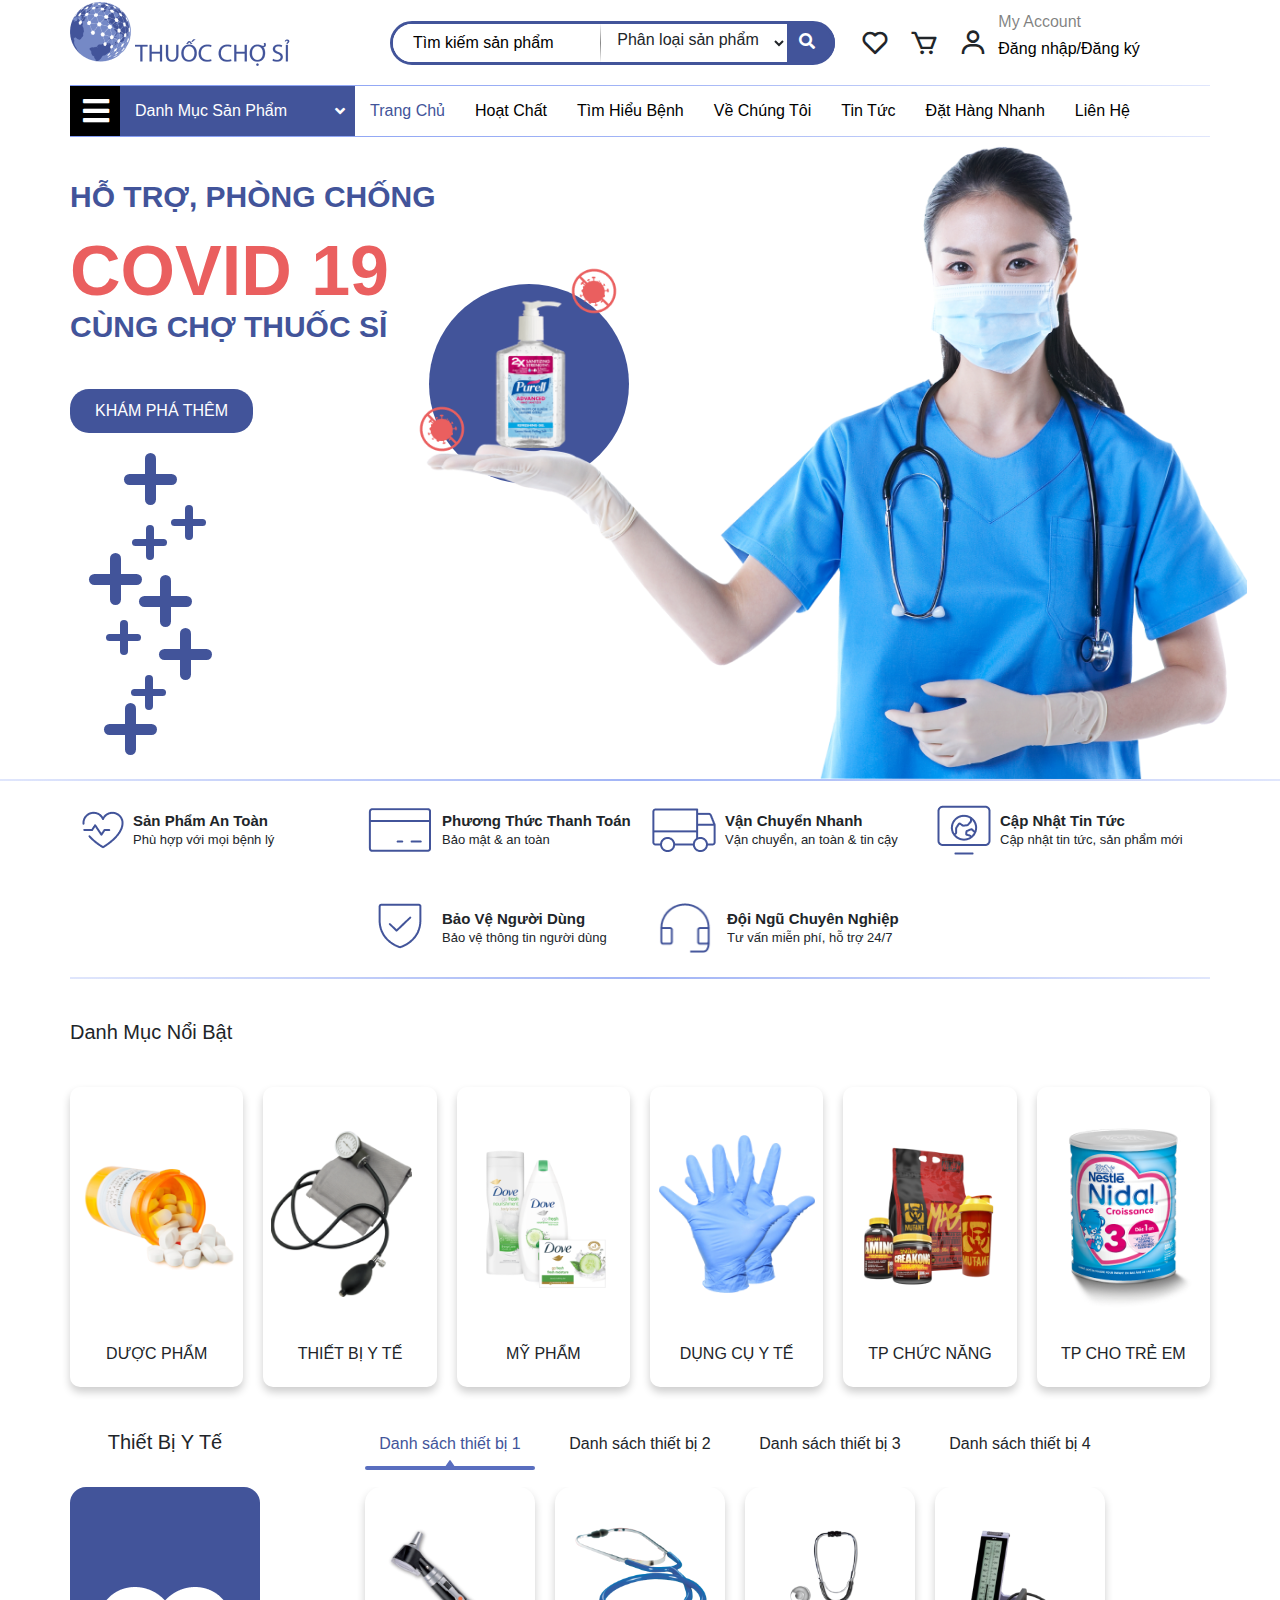
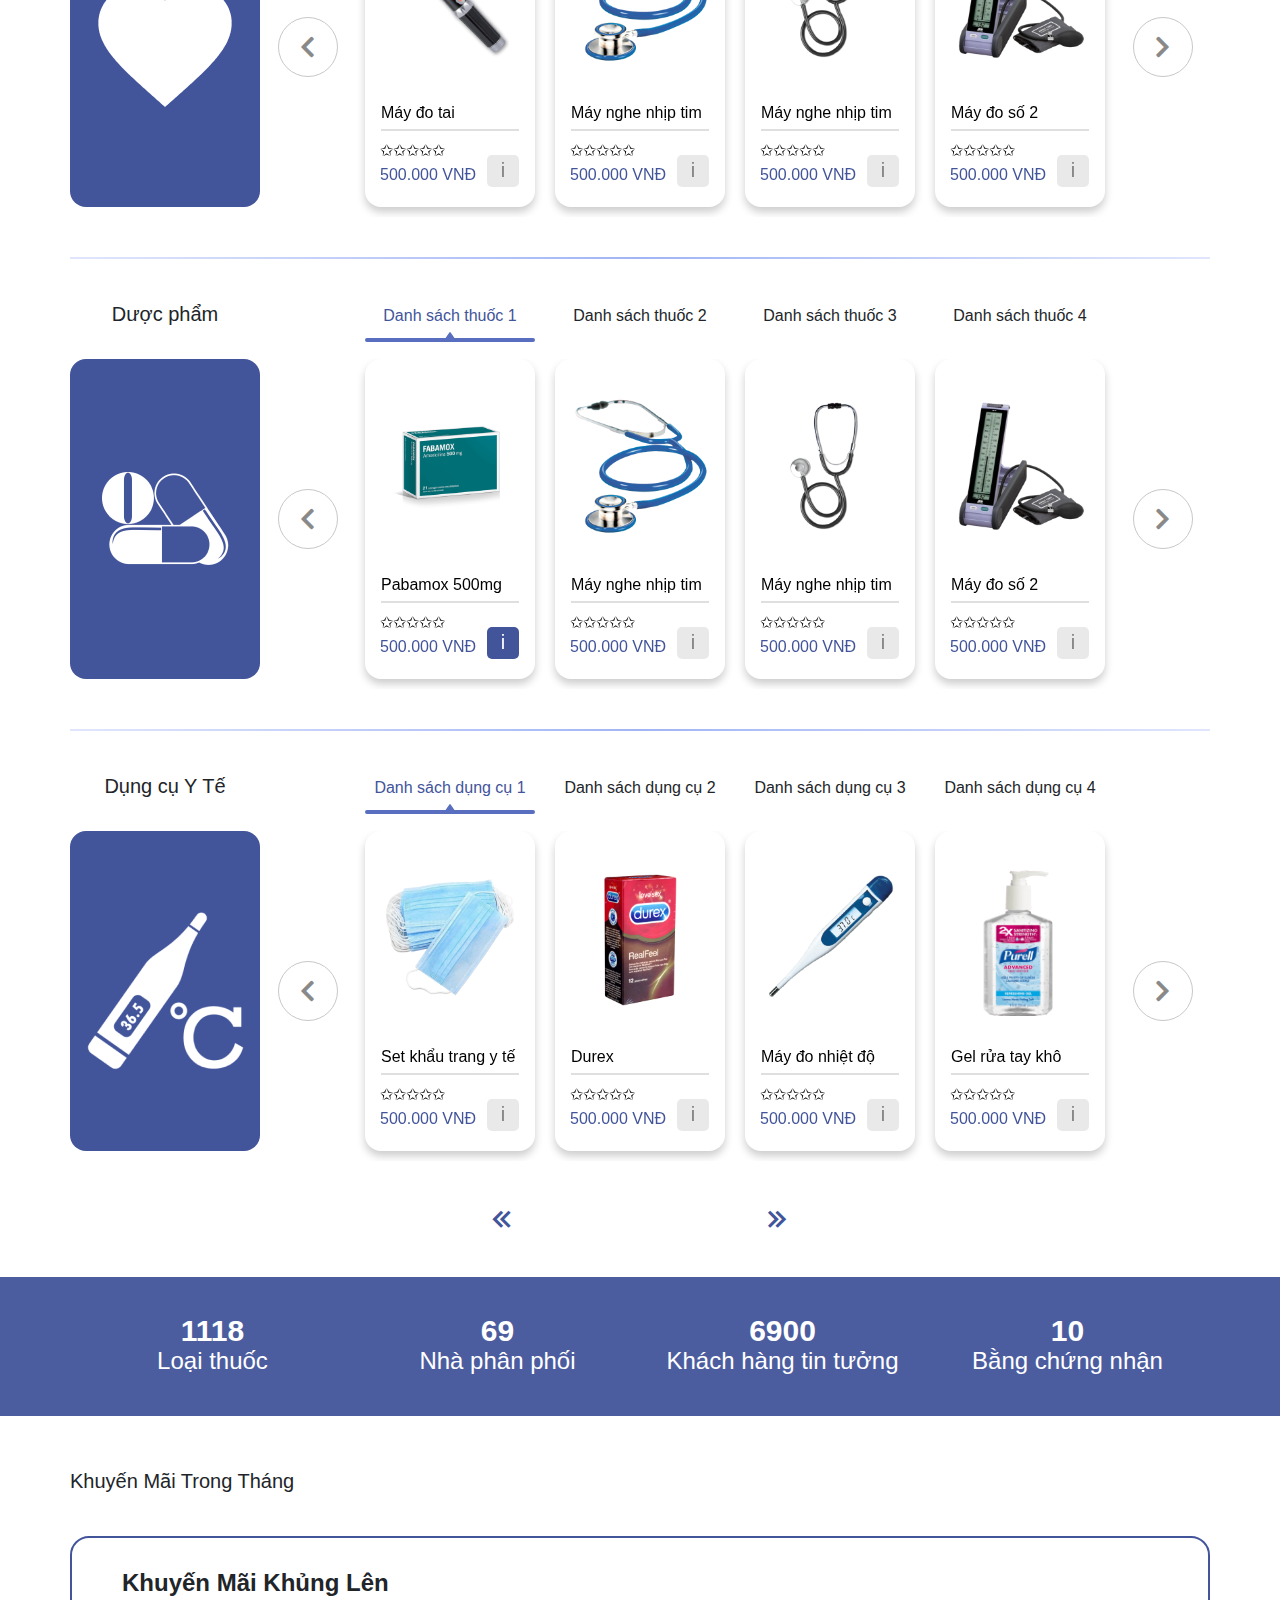
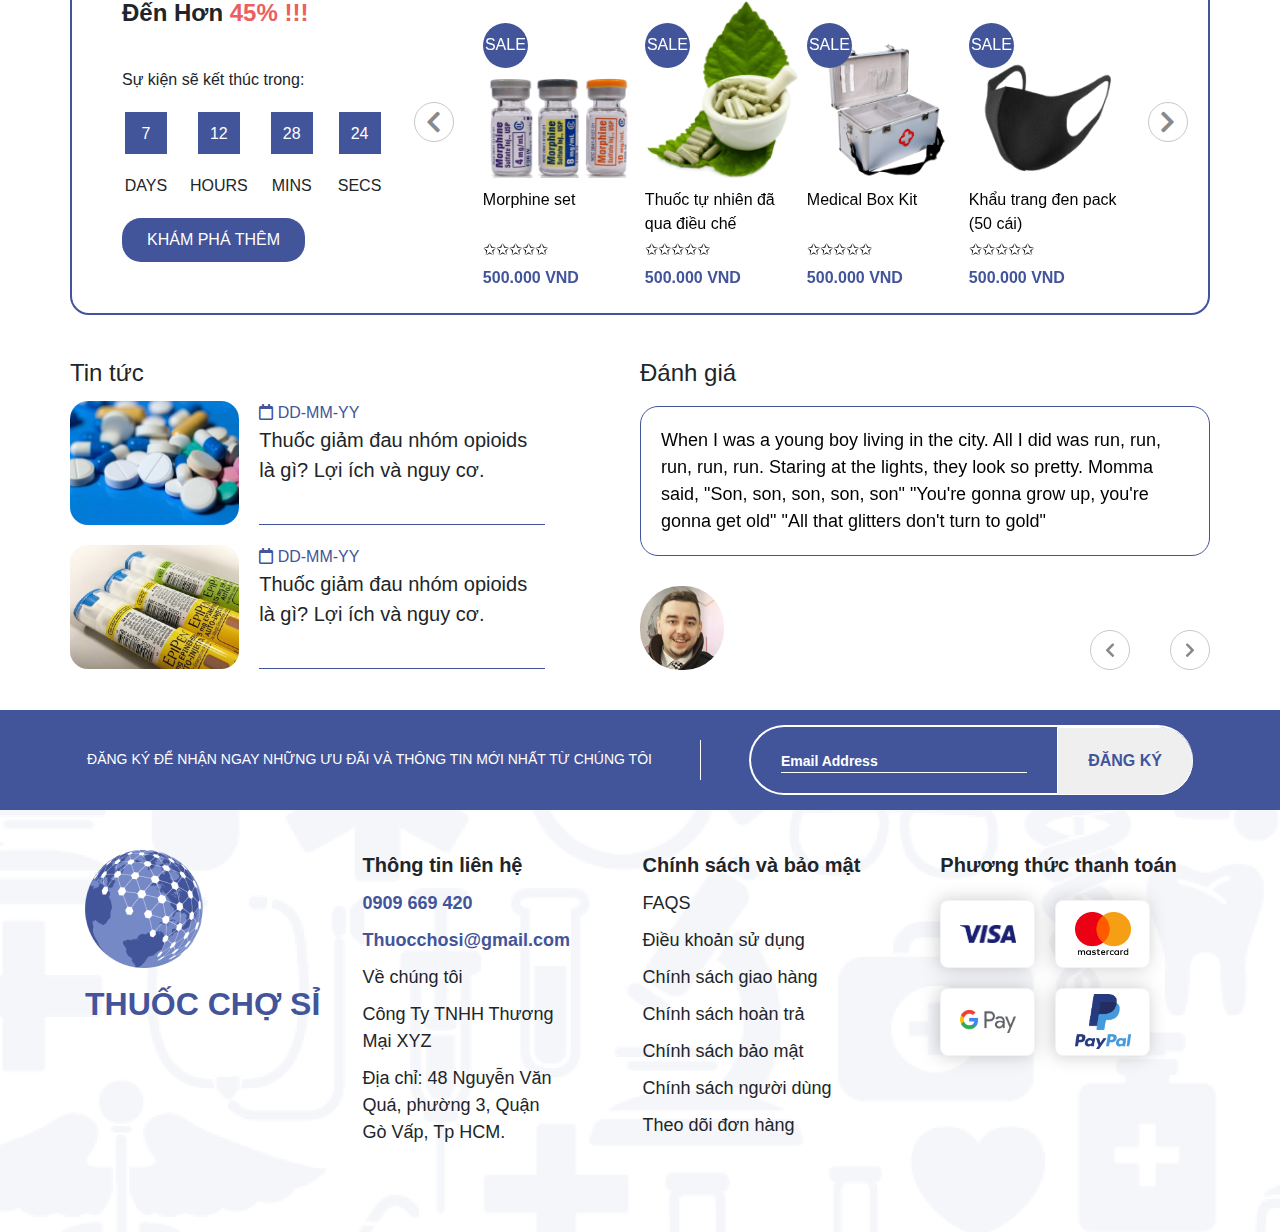
==== index.html @ f6536d1c "done" ====
<!DOCTYPE html>
<html lang="en>">
  <head>
    <meta charset="utf-8" />
    <meta name="viewport" content="width=device-width, initial-scale=1" />
    <title>Pharmacy</title>
    <link rel="stylesheet" href="https://stackpath.bootstrapcdn.com/bootstrap/4.3.1/css/bootstrap.min.css" integrity="sha384-ggOyR0iXCbMQv3Xipma34MD+dH/1fQ784/j6cY/iJTQUOhcWr7x9JvoRxT2MZw1T" crossorigin="anonymous">
    <link rel="stylesheet" href="https://cdnjs.cloudflare.com/ajax/libs/font-awesome/5.15.3/css/all.min.css">
    <link href='https://unpkg.com/boxicons@2.1.1/css/boxicons.min.css' rel='stylesheet'>
    <link href="css/home.css" rel="stylesheet" />
  </head>
  <body>

    <div class="container page-header">
      <div class="navbar p-0">
        <div class="navbar-top col-12 row p-0 m-0">

          <a class="navbar-brand col-3" href="#">
            <img src="img/logo.png" />
          </a>

          <div class="searchbar d-flex align-items-center col-5">
            <div class="input-group searchbar-group">

              <input type="text" class="form-control" id="searchbarinput" placeholder="Tìm kiếm sản phẩm"/>

              <div class="input-group-btn">
                <select id="phanloaisp" class="input-group btn btn-default dropdown-toggle form-control">
                  <option value="" selected hidden>Phân loại sản phẩm</option>
                  <option value="1">Dược phẩm</option>
                  <option value="2">Thiết bị y tế</option>
                  <option value="3">Mỹ phẩm</option>
                  <option value="4">Dụng cụ y tế</option>
                  <option value="5">TP chức năng</option>
                  <option value="6">TP cho trẻ em</option>
                </select>
              </div>

              <div class="input-group-btn search-btn">
                <button class="btn btn-default" type="button"><i class="fas fa-search"></i></button>
              </div>
            </div>
            <div class="search-btn-bg"></div>
          </div>

          <div class="user col-4 row">
            <div class="icon col-1 d-flex align-items-center">
              <i class="bx bx-heart"></i>
              <div class="counter d-flex justify-content-center align-items-center">0</div>
            </div>
            <div class="icon col-1 d-flex align-items-center">
              <i class="bx bx-cart"></i>
              <div class="counter d-flex justify-content-center align-items-center">0</div>
            </div>
            <div class="user-account col-7 row align-items-center">
              <div class="icon col-1 d-flex align-items-center mr-2"><i class="bx bx-user"></i></div>
              <div class="user-action col row p-0 m-0">
                <div class="action-desc col-12">
                  My Account
                </div>
                <div class="action-btn col-12">
                  <a href="#" id="login">Đăng nhập/Đăng ký</a>
                </div>
              </div>
            </div>
          </div>

        </div>

        <div class="navbar-bottom col-12 row p-0">
          <div class="menu-category input-group col-3 p-0">
            <div class="menu input-group-btn" id="hambur">
              <button class="navbar-toggler" type="button" data-toggle="collapse" data-target="#navbarToggleExternalContent" aria-controls="navbarToggleExternalContent" aria-expanded="false" aria-label="Toggle navigation">
                <i class="fas fa-bars"></i>
              </button>
            </div>
            <div class="category-ctl input-group-btn col-auto d-flex align-items-center pr-0">
              <div class="mr-4">Danh Mục Sản Phẩm</div>
              <i class="fas fa-angle-down ml-4"></i>
            </div>
          </div>

          <div class="nav-link col-8 p-0 m-0">
            <ul class="cow-12 m-0 p-0 d-flex align-items-center" style="height:50px;">
              <li class="col-auto"><a href="#" class="link" id="active">Trang Chủ</a></li>
              <li class="col-auto"><a href="#" class="link">Hoạt Chất</a></li>
              <li class="col-auto"><a href="#" class="link">Tìm Hiểu Bệnh</a></li>
              <li class="col-auto"><a href="#" class="link">Về Chúng Tôi</a></li>
              <li class="col-auto"><a href="#" class="link">Tin Tức</a></li>
              <li class="col-auto"><a href="order.html" class="link">Đặt Hàng Nhanh</a></li>
              <li class="col-auto"><a href="contact.html" class="link">Liên Hệ</a></li>
            </ul>
          </div>
        </div>

      </div>
    </div>  
    
    <div class="container banner d-flex p-0">
      <div class="banner-desc col-2 p-0">
        <div class="banner-title"><p class="m-0">HỖ TRỢ, PHÒNG CHỐNG</p><p class="covid m-0">COVID 19</p><p>CÙNG CHỢ THUỐC SỈ</p></div>
        <input class="banner-btn" type="button" value="KHÁM PHÁ THÊM">
        <div class="plus" style="bottom:260px; left:45px;">
          <div class="x-line"></div>
          <div class="y-line"></div>
        </div>
        <div class="plus small" style="bottom:230px; left:95px;">
          <div class="x-line"></div>
          <div class="y-line"></div>
        </div>
        <div class="plus small" style="bottom:210px; left:56px;">
          <div class="x-line"></div>
          <div class="y-line"></div>
        </div>
        <div class="plus" style="bottom:160px; left:10px;">
          <div class="x-line"></div>
          <div class="y-line"></div>
        </div>
        <div class="plus" style="bottom:138px; left:60px;">
          <div class="x-line"></div>
          <div class="y-line"></div>
        </div>
        <div class="plus small" style="bottom:115px; left:30px;">
          <div class="x-line"></div>
          <div class="y-line"></div>
        </div>
        <div class="plus" style="bottom:85px; left:80px;">
          <div class="x-line"></div>
          <div class="y-line"></div>
        </div>
        <div class="plus small" style="bottom:60px; left:55px;">
          <div class="x-line"></div>
          <div class="y-line"></div>
        </div>
        <div class="plus" style="bottom:10px; left:25px;">
          <div class="x-line"></div>
          <div class="y-line"></div>
        </div>
      </div>
      <div class="col-1"></div>
      <div class="banner-img col-9 ml-4 pr-0">
        <div class="circle"></div>
        <img class="virus" src="img/virus.png" alt="virus" style="top: 270px; left: 38px">
        <img class="virus" src="img/virus.png" alt="virus" style="top:132px; left:190px">
        <img class="banner-pdt" src="img/ruatay.png" alt="nuoc rua tay" style="top: 155px; left:85px">
        <img class="bannerqc" src="img/banner.png" alt="quangcao">
      </div>
    </div>

    <div class="divider"></div>

    <div class="container feature p-0">
      <div class="feature-des d-flex justify-content-center row m-0">
        <div class="feature-content my-4 mx-2 col p-0 d-flex">
          <img src="img/heartbeat.png" alt="">
          <div class="ft-text">
            <p>Sản Phẩm An Toàn</p>
            <p>Phù hợp với mọi bệnh lý</p>
          </div>
        </div>
        <div class="feature-content my-4 mx-2 col p-0 d-flex">
          <img src="img/CreditCard.png" alt="">
          <div class="ft-text">
            <p>Phương Thức Thanh Toán</p>
            <p>Bảo mật & an toàn</p>
          </div>
        </div>
        <div class="feature-content my-4 mx-2 col p-0 d-flex">
          <img src="img/Truck.png" alt="">
          <div class="ft-text">
            <p>Vận Chuyển Nhanh</p>
            <p>Vận chuyển, an toàn & tin cậy</p>
          </div>
        </div>
        <div class="feature-content my-4 mx-2 col p-0 d-flex">
          <img src="img/Group 3.png" alt="">
          <div class="ft-text">
            <p>Cập Nhật Tin Tức</p>
            <p>Cập nhật tin tức, sản phẩm mới</p>
          </div>
        </div>
      </div>

      <div class="feature-des d-flex justify-content-center row m-0">
        <div class="feature-content my-4 mx-2 col p-0 d-flex"></div>
        <div class="feature-content my-4 mx-2 col p-0 d-flex">
          <div style="width:74px; text-align:center;"><img src="img/ShieldCheck.png" alt=""></div>
          <div class="ft-text">
            <p>Bảo Vệ Người Dùng</p>
            <p>Bảo vệ thông tin người dùng</p>
          </div>
        </div>
        <div class="feature-content my-4 mx-2 col p-0 d-flex">
          <div style="width:74px; text-align:center;"><img src="img/support.png" alt=""  style="height: 50px;"></div>
          <div class="ft-text">
            <p>Đội Ngũ Chuyên Nghiệp</p>
            <p>Tư vấn miễn phí, hỗ trợ 24/7</p>
          </div>
        </div>
        <div class="feature-content my-4 mx-2 col p-0 d-flex"></div>
      </div>
      <div class="divider"></div>
    </div>

    <div class="container category-ft p-0">
      <div class="title">Danh Mục Nổi Bật</div>
      <div class="categories col-12 row d-flex m-0 p-0">
        <div class="category-ft-card col">
          <div class="thumb-wrapper d-flex align-items-center">
            <div class="category-thumb d-flex justify-content-center">
            <img class="category-tn" src="img/duocpham.png" alt="">
            </div>
          </div>
          <div class="category-title">DƯỢC PHẨM</div>
        </div> <!-- dược phẩm -->
        <div class="category-ft-card col">
          <div class="thumb-wrapper d-flex align-items-center">
            <div class="category-thumb d-flex justify-content-center">
            <img class="category-tn" src="img/medicalkit.png" alt="">
            </div>
          </div>
          <div class="category-title">THIẾT BỊ Y TẾ</div>
        </div> <!-- thiết bị y tế -->
        <div class="category-ft-card col">
          <div class="thumb-wrapper d-flex align-items-center">
            <div class="category-thumb d-flex justify-content-center">
            <img class="category-tn" src="img/mypham.png" alt="">
            </div>
          </div>
          <div class="category-title">MỸ PHẨM</div>
        </div> <!-- mỹ phẩm --> 
        <div class="category-ft-card col">
          <div class="thumb-wrapper d-flex align-items-center">
            <div class="category-thumb d-flex justify-content-center">
            <img class="category-tn" src="img/medicaltools.png" alt="">
            </div>
          </div>
          <div class="category-title">DỤNG CỤ Y TẾ</div>
        </div> <!-- dụng cụ y tế -->
        <div class="category-ft-card col">
          <div class="thumb-wrapper d-flex align-items-center">
            <div class="category-thumb d-flex justify-content-center">
            <img class="category-tn" src="img/tpchucnang.png" alt="">
            </div>
          </div>
          <div class="category-title">TP CHỨC NĂNG</div>
        </div> <!-- thực phẩm chức năng -->
        <div class="category-ft-card col">
          <div class="thumb-wrapper d-flex align-items-center">
            <div class="category-thumb d-flex justify-content-center">
            <img class="category-tn" src="img/tptreem.png" alt="">
            </div>
          </div>
          <div class="category-title">TP CHO TRẺ EM</div>
        </div> <!-- thực phẩm cho trẻ em -->
      </div>
      
    </div>
    
    <div class="container category-pd p-0">
      <div class="category-pd-title row m-0">
        <div class="slider-title title col-2">Thiết Bị Y Tế</div>
        <div class="col-1"></div>
        <div class="col-8 p-0 d-flex slider-list">
          <div class="col">
            <span class="yt-l sd-l-active" onclick="changeList(event, 'yt-l', 'yt-line')" data-target="#yte-carousel" data-slide-to="0">Danh sách thiết bị 1</span>
            <div class="yt-line active-line selected-list d-flex justify-content-center">
              <i class="fas fa-sort-up"></i>
            </div>
          </div>
          <div class="col">
            <span class="yt-l" onclick="changeList(event, 'yt-l', 'yt-line')" data-target="#yte-carousel" data-slide-to="1">Danh sách thiết bị 2</span>
            <div class="yt-line active-line d-flex justify-content-center">
              <i class="fas fa-sort-up"></i>
            </div>
          </div>
          <div class="col">
            <span class="yt-l" onclick="changeList(event, 'yt-l', 'yt-line')" data-target="#yte-carousel" data-slide-to="2">Danh sách thiết bị 3</span>
            <div class="yt-line active-line d-flex justify-content-center">
              <i class="fas fa-sort-up"></i>
            </div>
          </div>
          <div class="col asdg">
            <span class="yt-l" onclick="changeList(event, 'yt-l', 'yt-line')" data-target="#yte-carousel" data-slide-to="3">Danh sách thiết bị 4</span>
            <div class="yt-line active-line d-flex justify-content-center">
              <i class="fas fa-sort-up"></i>
            </div>
          </div>
        </div>
        <div class="col-1"></div>
      </div>
      <div class="category-slider row p-0 m-0" id="tbiyte">
        <div class="cate-pd-card col-2 p-0">
          <div class="category-card d-flex align-items-center justify-content-center">
            <img src="img/heart.png" alt="">
          </div>
        </div>

        <a href="#yte-carousel" data-slide="prev" class="product-slider-control col-1">
          <div class="control d-flex align-items-center justify-content-center">
            <div class="ctrl d-flex align-items-center justify-content-center">
              <i class="fas fa-chevron-left"></i>
            </div>
          </div>
        </a>

        <div id="yte-carousel" class="carousel pd-carousel slide col-8 p-0 " data-ride="carousel" data-interval="0">
          <div class="product-slider carousel-inner d-flex">
            <div class="carousel-item active">
              <div class="product-slider-card col">
                <div class="product-card col-12 p-0 d-flex flex-column justify-content-end">
                  <div class="product-image col p-0 d-flex justify-content-center align-items-center"><img src="img/maydotai.png" alt=""></div>
                  <div class="product-name pl-3">Máy đo tai</div>
                  <div class="product-divider mx-3 mt-1 mb-2"></div>
                  <div class="product-details row">
                    <div class="product-pnr col pr-0">
                      <div class="product-ratings row m-0">✩✩✩✩✩</div>
                      <div class="product-price row m-0">500.000 VNĐ</div>
                    </div>
                    <div class="product-info col-auto pl-2 pr-3 d-flex justify-content-center align-items-end">
                      <div class="product-link inactive-pd-info">i</div>
                    </div>
                  </div>
                </div>
              </div>
              <div class="product-slider-card col">
                <div class="product-card col-12 p-0 d-flex flex-column justify-content-end">
                  <div class="product-image col p-0 d-flex justify-content-center align-items-center"><img src="img/nghenhiptim.png" alt=""></div>
                  <div class="product-name pl-3">Máy nghe nhịp tim</div>
                  <div class="product-divider mx-3 mt-1 mb-2"></div>
                  <div class="product-details row">
                    <div class="product-pnr col pr-0">
                      <div class="product-ratings row m-0">✩✩✩✩✩</div>
                      <div class="product-price row m-0">500.000 VNĐ</div>
                    </div>
                    <div class="product-info col-auto pl-2 pr-3 d-flex justify-content-center align-items-end">
                      <a><div class="product-link inactive-pd-info">i</div></a>
                    </div>
                  </div>
                </div>
              </div>
              <div class="product-slider-card col">
                <div class="product-card col-12 p-0 d-flex flex-column justify-content-end">
                  <div class="product-image col p-0 d-flex justify-content-center align-items-center"><img src="img/nghenhiptim2.png" alt=""></div>
                  <div class="product-name pl-3">Máy nghe nhịp tim</div>
                  <div class="product-divider mx-3 mt-1 mb-2"></div>
                  <div class="product-details row">
                    <div class="product-pnr col pr-0">
                      <div class="product-ratings row m-0">✩✩✩✩✩</div>
                      <div class="product-price row m-0">500.000 VNĐ</div>
                    </div>
                    <div class="product-info col-auto pl-2 pr-3 d-flex justify-content-center align-items-end">
                      <a><div class="product-link inactive-pd-info">i</div></a>
                    </div>
                  </div>
                </div>
              </div>
              <div class="product-slider-card col">
                <div class="product-card col-12 p-0 d-flex flex-column justify-content-end">
                  <div class="product-image col p-0 d-flex justify-content-center align-items-center"><img src="img/maydo2.png" alt=""></div>
                  <div class="product-name pl-3">Máy đo số 2</div>
                  <div class="product-divider mx-3 mt-1 mb-2"></div>
                  <div class="product-details row">
                    <div class="product-pnr col pr-0">
                      <div class="product-ratings row m-0">✩✩✩✩✩</div>
                      <div class="product-price row m-0">500.000 VNĐ</div>
                    </div>
                    <div class="product-info  col-auto pl-2 pr-3 d-flex justify-content-center align-items-end">
                      <a><div class="product-link inactive-pd-info">i</div></a>
                    </div>
                  </div>
                </div>
              </div>
            </div>
            <div class="carousel-item">
              <div class="product-slider-card col">
                <div class="product-card col-12 p-0 d-flex flex-column justify-content-end">
                  <div class="product-image col p-0 d-flex justify-content-center align-items-center"><img src="img/maydotai.png" alt=""></div>
                  <div class="product-name pl-3">Máy đo tai</div>
                  <div class="product-divider mx-3 mt-1 mb-2"></div>
                  <div class="product-details row">
                    <div class="product-pnr col pr-0">
                      <div class="product-ratings row m-0">✩✩✩✩✩</div>
                      <div class="product-price row m-0">500.000 VNĐ</div>
                    </div>
                    <div class="product-info col-auto pl-2 pr-3 d-flex justify-content-center align-items-end">
                      <div class="product-link inactive-pd-info">i</div>
                    </div>
                  </div>
                </div>
              </div>
              <div class="product-slider-card col">
                <div class="product-card col-12 p-0 d-flex flex-column justify-content-end">
                  <div class="product-image col p-0 d-flex justify-content-center align-items-center"><img src="img/nghenhiptim.png" alt=""></div>
                  <div class="product-name pl-3">Máy nghe nhịp tim</div>
                  <div class="product-divider mx-3 mt-1 mb-2"></div>
                  <div class="product-details row">
                    <div class="product-pnr col pr-0">
                      <div class="product-ratings row m-0">✩✩✩✩✩</div>
                      <div class="product-price row m-0">500.000 VNĐ</div>
                    </div>
                    <div class="product-info col-auto pl-2 pr-3 d-flex justify-content-center align-items-end">
                      <a><div class="product-link inactive-pd-info">i</div></a>
                    </div>
                  </div>
                </div>
              </div>
              <div class="product-slider-card col">
                <div class="product-card col-12 p-0 d-flex flex-column justify-content-end">
                  <div class="product-image col p-0 d-flex justify-content-center align-items-center"><img src="img/nghenhiptim2.png" alt=""></div>
                  <div class="product-name pl-3">Máy nghe nhịp tim</div>
                  <div class="product-divider mx-3 mt-1 mb-2"></div>
                  <div class="product-details row">
                    <div class="product-pnr col pr-0">
                      <div class="product-ratings row m-0">✩✩✩✩✩</div>
                      <div class="product-price row m-0">500.000 VNĐ</div>
                    </div>
                    <div class="product-info col-auto pl-2 pr-3 d-flex justify-content-center align-items-end">
                      <a><div class="product-link inactive-pd-info">i</div></a>
                    </div>
                  </div>
                </div>
              </div>
              <div class="product-slider-card col">
                <div class="product-card col-12 p-0 d-flex flex-column justify-content-end">
                  <div class="product-image col p-0 d-flex justify-content-center align-items-center"><img src="img/maydo2.png" alt=""></div>
                  <div class="product-name pl-3">Máy đo số 2</div>
                  <div class="product-divider mx-3 mt-1 mb-2"></div>
                  <div class="product-details row">
                    <div class="product-pnr col pr-0">
                      <div class="product-ratings row m-0">✩✩✩✩✩</div>
                      <div class="product-price row m-0">500.000 VNĐ</div>
                    </div>
                    <div class="product-info  col-auto pl-2 pr-3 d-flex justify-content-center align-items-end">
                      <a><div class="product-link inactive-pd-info">i</div></a>
                    </div>
                  </div>
                </div>
              </div>
            </div>
            <div class="carousel-item">
              <div class="product-slider-card col">
                <div class="product-card col-12 p-0 d-flex flex-column justify-content-end">
                  <div class="product-image col p-0 d-flex justify-content-center align-items-center"><img src="img/maydotai.png" alt=""></div>
                  <div class="product-name pl-3">Máy đo tai</div>
                  <div class="product-divider mx-3 mt-1 mb-2"></div>
                  <div class="product-details row">
                    <div class="product-pnr col pr-0">
                      <div class="product-ratings row m-0">✩✩✩✩✩</div>
                      <div class="product-price row m-0">500.000 VNĐ</div>
                    </div>
                    <div class="product-info col-auto pl-2 pr-3 d-flex justify-content-center align-items-end">
                      <div class="product-link inactive-pd-info">i</div>
                    </div>
                  </div>
                </div>
              </div>
              <div class="product-slider-card col">
                <div class="product-card col-12 p-0 d-flex flex-column justify-content-end">
                  <div class="product-image col p-0 d-flex justify-content-center align-items-center"><img src="img/nghenhiptim.png" alt=""></div>
                  <div class="product-name pl-3">Máy nghe nhịp tim</div>
                  <div class="product-divider mx-3 mt-1 mb-2"></div>
                  <div class="product-details row">
                    <div class="product-pnr col pr-0">
                      <div class="product-ratings row m-0">✩✩✩✩✩</div>
                      <div class="product-price row m-0">500.000 VNĐ</div>
                    </div>
                    <div class="product-info col-auto pl-2 pr-3 d-flex justify-content-center align-items-end">
                      <a><div class="product-link inactive-pd-info">i</div></a>
                    </div>
                  </div>
                </div>
              </div>
              <div class="product-slider-card col">
                <div class="product-card col-12 p-0 d-flex flex-column justify-content-end">
                  <div class="product-image col p-0 d-flex justify-content-center align-items-center"><img src="img/nghenhiptim2.png" alt=""></div>
                  <div class="product-name pl-3">Máy nghe nhịp tim</div>
                  <div class="product-divider mx-3 mt-1 mb-2"></div>
                  <div class="product-details row">
                    <div class="product-pnr col pr-0">
                      <div class="product-ratings row m-0">✩✩✩✩✩</div>
                      <div class="product-price row m-0">500.000 VNĐ</div>
                    </div>
                    <div class="product-info col-auto pl-2 pr-3 d-flex justify-content-center align-items-end">
                      <a><div class="product-link inactive-pd-info">i</div></a>
                    </div>
                  </div>
                </div>
              </div>
              <div class="product-slider-card col">
                <div class="product-card col-12 p-0 d-flex flex-column justify-content-end">
                  <div class="product-image col p-0 d-flex justify-content-center align-items-center"><img src="img/maydo2.png" alt=""></div>
                  <div class="product-name pl-3">Máy đo số 2</div>
                  <div class="product-divider mx-3 mt-1 mb-2"></div>
                  <div class="product-details row">
                    <div class="product-pnr col pr-0">
                      <div class="product-ratings row m-0">✩✩✩✩✩</div>
                      <div class="product-price row m-0">500.000 VNĐ</div>
                    </div>
                    <div class="product-info  col-auto pl-2 pr-3 d-flex justify-content-center align-items-end">
                      <a><div class="product-link inactive-pd-info">i</div></a>
                    </div>
                  </div>
                </div>
              </div>
            </div>
            <div class="carousel-item">
              <div class="product-slider-card col">
                <div class="product-card col-12 p-0 d-flex flex-column justify-content-end">
                  <div class="product-image col p-0 d-flex justify-content-center align-items-center"><img src="img/maydotai.png" alt=""></div>
                  <div class="product-name pl-3">Máy đo tai</div>
                  <div class="product-divider mx-3 mt-1 mb-2"></div>
                  <div class="product-details row">
                    <div class="product-pnr col pr-0">
                      <div class="product-ratings row m-0">✩✩✩✩✩</div>
                      <div class="product-price row m-0">500.000 VNĐ</div>
                    </div>
                    <div class="product-info col-auto pl-2 pr-3 d-flex justify-content-center align-items-end">
                      <div class="product-link inactive-pd-info">i</div>
                    </div>
                  </div>
                </div>
              </div>
              <div class="product-slider-card col">
                <div class="product-card col-12 p-0 d-flex flex-column justify-content-end">
                  <div class="product-image col p-0 d-flex justify-content-center align-items-center"><img src="img/nghenhiptim.png" alt=""></div>
                  <div class="product-name pl-3">Máy nghe nhịp tim</div>
                  <div class="product-divider mx-3 mt-1 mb-2"></div>
                  <div class="product-details row">
                    <div class="product-pnr col pr-0">
                      <div class="product-ratings row m-0">✩✩✩✩✩</div>
                      <div class="product-price row m-0">500.000 VNĐ</div>
                    </div>
                    <div class="product-info col-auto pl-2 pr-3 d-flex justify-content-center align-items-end">
                      <a><div class="product-link inactive-pd-info">i</div></a>
                    </div>
                  </div>
                </div>
              </div>
              <div class="product-slider-card col">
                <div class="product-card col-12 p-0 d-flex flex-column justify-content-end">
                  <div class="product-image col p-0 d-flex justify-content-center align-items-center"><img src="img/nghenhiptim2.png" alt=""></div>
                  <div class="product-name pl-3">Máy nghe nhịp tim</div>
                  <div class="product-divider mx-3 mt-1 mb-2"></div>
                  <div class="product-details row">
                    <div class="product-pnr col pr-0">
                      <div class="product-ratings row m-0">✩✩✩✩✩</div>
                      <div class="product-price row m-0">500.000 VNĐ</div>
                    </div>
                    <div class="product-info col-auto pl-2 pr-3 d-flex justify-content-center align-items-end">
                      <a><div class="product-link inactive-pd-info">i</div></a>
                    </div>
                  </div>
                </div>
              </div>
              <div class="product-slider-card col">
                <div class="product-card col-12 p-0 d-flex flex-column justify-content-end">
                  <div class="product-image col p-0 d-flex justify-content-center align-items-center"><img src="img/maydo2.png" alt=""></div>
                  <div class="product-name pl-3">Máy đo số 2</div>
                  <div class="product-divider mx-3 mt-1 mb-2"></div>
                  <div class="product-details row">
                    <div class="product-pnr col pr-0">
                      <div class="product-ratings row m-0">✩✩✩✩✩</div>
                      <div class="product-price row m-0">500.000 VNĐ</div>
                    </div>
                    <div class="product-info  col-auto pl-2 pr-3 d-flex justify-content-center align-items-end">
                      <a><div class="product-link inactive-pd-info">i</div></a>
                    </div>
                  </div>
                </div>
              </div>
            </div>
          </div>
        </div>
        
        <a href="#yte-carousel" data-slide="next" class="product-slider-control col-1">
          <div class="control d-flex align-items-center justify-content-center">
            <div class="ctrl d-flex align-items-center justify-content-center">
              <i class="fas fa-chevron-right"></i>
            </div>
          </div>
        </a>

        <div class="product-slider-divider divider col-12 p-0"></div>
      </div>
      
      <div class="category-pd-title row m-0">
        <div class="slider-title title col-2">Dược phẩm</div>
        <div class="col-1"></div>
        <div class="col-8 p-0 d-flex slider-list">
          <div class="col">
            <span class="dp-l sd-l-active" onclick="changeList(event, 'dp-l', 'dp-line')" data-target="#dpham-carousel" data-slide-to="0">Danh sách thuốc 1</span>
            <div class="dp-line active-line selected-list d-flex justify-content-center">
              <i class="fas fa-sort-up"></i>
            </div>
          </div>
          <div class="col">
            <span class="dp-l" onclick="changeList(event, 'dp-l', 'dp-line')" data-target="#dpham-carousel" data-slide-to="1">Danh sách thuốc 2</span>
            <div class="dp-line active-line d-flex justify-content-center">
              <i class="fas fa-sort-up"></i>
            </div>
          </div>
          <div class="col">
            <span class="dp-l" onclick="changeList(event, 'dp-l', 'dp-line')" data-target="#dpham-carousel" data-slide-to="2">Danh sách thuốc 3</span>
            <div class="dp-line active-line d-flex justify-content-center">
              <i class="fas fa-sort-up"></i>
            </div>
          </div>
          <div class="col">
            <span class="dp-l" onclick="changeList(event, 'dp-l', 'dp-line')" data-target="#dpham-carousel" data-slide-to="3">Danh sách thuốc 4</span>
            <div class="dp-line active-line d-flex justify-content-center">
              <i class="fas fa-sort-up"></i>
            </div>
          </div>
        </div>
        <div class="col-1"></div>
      </div>
      <div class="category-slider row p-0 m-0" id="duocpham">
        <div class="cate-pd-card col-2 p-0">
          <div class="category-card d-flex align-items-center justify-content-center">
            <img src="img/medicine.png" alt="">
          </div>
        </div>
        
        <a href="#dpham-carousel" data-slide="prev" class="product-slider-control col-1">
          <div class="control d-flex align-items-center justify-content-center">
            <div class="ctrl d-flex align-items-center justify-content-center">
              <i class="fas fa-chevron-left"></i>
            </div>
          </div>
        </a>

        <div id="dpham-carousel" class="carousel pd-carousel slide col-8 p-0 " data-ride="carousel" data-interval="0">
          <div class="product-slider carousel-inner d-flex">
            <div class="carousel-item active">
              <div class="product-slider-card col">
                <div class="product-card col-12 p-0 d-flex flex-column justify-content-end">
                  <div class="product-image col p-0 d-flex justify-content-center align-items-center"><img src="img/pabamox.png" alt=""></div>
                  <div class="product-name pl-3">Pabamox 500mg</div>
                  <div class="product-divider mx-3 mt-1 mb-2"></div>
                  <div class="product-details row">
                    <div class="product-pnr col pr-0">
                      <div class="product-ratings row m-0">✩✩✩✩✩</div>
                      <div class="product-price row m-0">500.000 VNĐ</div>
                    </div>
                    <div class="product-info col-auto pl-2 pr-3 d-flex justify-content-center align-items-end">
                      <a href="product.html"><div class="product-link">i</div></a>
                    </div>
                  </div>
                </div>
              </div>
              <div class="product-slider-card col">
                <div class="product-card col-12 p-0 d-flex flex-column justify-content-end">
                  <div class="product-image col p-0 d-flex justify-content-center align-items-center"><img src="img/nghenhiptim.png" alt=""></div>
                  <div class="product-name pl-3">Máy nghe nhịp tim</div>
                  <div class="product-divider mx-3 mt-1 mb-2"></div>
                  <div class="product-details row">
                    <div class="product-pnr col pr-0">
                      <div class="product-ratings row m-0">✩✩✩✩✩</div>
                      <div class="product-price row m-0">500.000 VNĐ</div>
                    </div>
                    <div class="product-info col-auto pl-2 pr-3 d-flex justify-content-center align-items-end">
                      <a><div class="product-link inactive-pd-info">i</div></a>
                    </div>
                  </div>
                </div>
              </div>
              <div class="product-slider-card col">
                <div class="product-card col-12 p-0 d-flex flex-column justify-content-end">
                  <div class="product-image col p-0 d-flex justify-content-center align-items-center"><img src="img/nghenhiptim2.png" alt=""></div>
                  <div class="product-name pl-3">Máy nghe nhịp tim</div>
                  <div class="product-divider mx-3 mt-1 mb-2"></div>
                  <div class="product-details row">
                    <div class="product-pnr col pr-0">
                      <div class="product-ratings row m-0">✩✩✩✩✩</div>
                      <div class="product-price row m-0">500.000 VNĐ</div>
                    </div>
                    <div class="product-info col-auto pl-2 pr-3 d-flex justify-content-center align-items-end">
                      <a><div class="product-link inactive-pd-info">i</div></a>
                    </div>
                  </div>
                </div>
              </div>
              <div class="product-slider-card col">
                <div class="product-card col-12 p-0 d-flex flex-column justify-content-end">
                  <div class="product-image col p-0 d-flex justify-content-center align-items-center"><img src="img/maydo2.png" alt=""></div>
                  <div class="product-name pl-3">Máy đo số 2</div>
                  <div class="product-divider mx-3 mt-1 mb-2"></div>
                  <div class="product-details row">
                    <div class="product-pnr col pr-0">
                      <div class="product-ratings row m-0">✩✩✩✩✩</div>
                      <div class="product-price row m-0">500.000 VNĐ</div>
                    </div>
                    <div class="product-info col-auto pl-2 pr-3 d-flex justify-content-center align-items-end">
                      <a><div class="product-link inactive-pd-info">i</div></a>
                    </div>
                  </div>
                </div>
              </div>
            </div>
            <div class="carousel-item">
              <div class="product-slider-card col">
                <div class="product-card col-12 p-0 d-flex flex-column justify-content-end">
                  <div class="product-image col p-0 d-flex justify-content-center align-items-center"><img src="img/maydotai.png" alt=""></div>
                  <div class="product-name pl-3">Máy đo tai</div>
                  <div class="product-divider mx-3 mt-1 mb-2"></div>
                  <div class="product-details row">
                    <div class="product-pnr col pr-0">
                      <div class="product-ratings row m-0">✩✩✩✩✩</div>
                      <div class="product-price row m-0">500.000 VNĐ</div>
                    </div>
                    <div class="product-info col-auto pl-2 pr-3 d-flex justify-content-center align-items-end">
                      <div class="product-link inactive-pd-info">i</div>
                    </div>
                  </div>
                </div>
              </div>
              <div class="product-slider-card col">
                <div class="product-card col-12 p-0 d-flex flex-column justify-content-end">
                  <div class="product-image col p-0 d-flex justify-content-center align-items-center"><img src="img/nghenhiptim.png" alt=""></div>
                  <div class="product-name pl-3">Máy nghe nhịp tim</div>
                  <div class="product-divider mx-3 mt-1 mb-2"></div>
                  <div class="product-details row">
                    <div class="product-pnr col pr-0">
                      <div class="product-ratings row m-0">✩✩✩✩✩</div>
                      <div class="product-price row m-0">500.000 VNĐ</div>
                    </div>
                    <div class="product-info col-auto pl-2 pr-3 d-flex justify-content-center align-items-end">
                      <a><div class="product-link inactive-pd-info">i</div></a>
                    </div>
                  </div>
                </div>
              </div>
              <div class="product-slider-card col">
                <div class="product-card col-12 p-0 d-flex flex-column justify-content-end">
                  <div class="product-image col p-0 d-flex justify-content-center align-items-center"><img src="img/nghenhiptim2.png" alt=""></div>
                  <div class="product-name pl-3">Máy nghe nhịp tim</div>
                  <div class="product-divider mx-3 mt-1 mb-2"></div>
                  <div class="product-details row">
                    <div class="product-pnr col pr-0">
                      <div class="product-ratings row m-0">✩✩✩✩✩</div>
                      <div class="product-price row m-0">500.000 VNĐ</div>
                    </div>
                    <div class="product-info col-auto pl-2 pr-3 d-flex justify-content-center align-items-end">
                      <a><div class="product-link inactive-pd-info">i</div></a>
                    </div>
                  </div>
                </div>
              </div>
              <div class="product-slider-card col">
                <div class="product-card col-12 p-0 d-flex flex-column justify-content-end">
                  <div class="product-image col p-0 d-flex justify-content-center align-items-center"><img src="img/maydo2.png" alt=""></div>
                  <div class="product-name pl-3">Máy đo số 2</div>
                  <div class="product-divider mx-3 mt-1 mb-2"></div>
                  <div class="product-details row">
                    <div class="product-pnr col pr-0">
                      <div class="product-ratings row m-0">✩✩✩✩✩</div>
                      <div class="product-price row m-0">500.000 VNĐ</div>
                    </div>
                    <div class="product-info  col-auto pl-2 pr-3 d-flex justify-content-center align-items-end">
                      <a><div class="product-link inactive-pd-info">i</div></a>
                    </div>
                  </div>
                </div>
              </div>
            </div>
            <div class="carousel-item">
              <div class="product-slider-card col">
                <div class="product-card col-12 p-0 d-flex flex-column justify-content-end">
                  <div class="product-image col p-0 d-flex justify-content-center align-items-center"><img src="img/maydotai.png" alt=""></div>
                  <div class="product-name pl-3">Máy đo tai</div>
                  <div class="product-divider mx-3 mt-1 mb-2"></div>
                  <div class="product-details row">
                    <div class="product-pnr col pr-0">
                      <div class="product-ratings row m-0">✩✩✩✩✩</div>
                      <div class="product-price row m-0">500.000 VNĐ</div>
                    </div>
                    <div class="product-info col-auto pl-2 pr-3 d-flex justify-content-center align-items-end">
                      <div class="product-link inactive-pd-info">i</div>
                    </div>
                  </div>
                </div>
              </div>
              <div class="product-slider-card col">
                <div class="product-card col-12 p-0 d-flex flex-column justify-content-end">
                  <div class="product-image col p-0 d-flex justify-content-center align-items-center"><img src="img/nghenhiptim.png" alt=""></div>
                  <div class="product-name pl-3">Máy nghe nhịp tim</div>
                  <div class="product-divider mx-3 mt-1 mb-2"></div>
                  <div class="product-details row">
                    <div class="product-pnr col pr-0">
                      <div class="product-ratings row m-0">✩✩✩✩✩</div>
                      <div class="product-price row m-0">500.000 VNĐ</div>
                    </div>
                    <div class="product-info col-auto pl-2 pr-3 d-flex justify-content-center align-items-end">
                      <a><div class="product-link inactive-pd-info">i</div></a>
                    </div>
                  </div>
                </div>
              </div>
              <div class="product-slider-card col">
                <div class="product-card col-12 p-0 d-flex flex-column justify-content-end">
                  <div class="product-image col p-0 d-flex justify-content-center align-items-center"><img src="img/nghenhiptim2.png" alt=""></div>
                  <div class="product-name pl-3">Máy nghe nhịp tim</div>
                  <div class="product-divider mx-3 mt-1 mb-2"></div>
                  <div class="product-details row">
                    <div class="product-pnr col pr-0">
                      <div class="product-ratings row m-0">✩✩✩✩✩</div>
                      <div class="product-price row m-0">500.000 VNĐ</div>
                    </div>
                    <div class="product-info col-auto pl-2 pr-3 d-flex justify-content-center align-items-end">
                      <a><div class="product-link inactive-pd-info">i</div></a>
                    </div>
                  </div>
                </div>
              </div>
              <div class="product-slider-card col">
                <div class="product-card col-12 p-0 d-flex flex-column justify-content-end">
                  <div class="product-image col p-0 d-flex justify-content-center align-items-center"><img src="img/maydo2.png" alt=""></div>
                  <div class="product-name pl-3">Máy đo số 2</div>
                  <div class="product-divider mx-3 mt-1 mb-2"></div>
                  <div class="product-details row">
                    <div class="product-pnr col pr-0">
                      <div class="product-ratings row m-0">✩✩✩✩✩</div>
                      <div class="product-price row m-0">500.000 VNĐ</div>
                    </div>
                    <div class="product-info  col-auto pl-2 pr-3 d-flex justify-content-center align-items-end">
                      <a><div class="product-link inactive-pd-info">i</div></a>
                    </div>
                  </div>
                </div>
              </div>
            </div>
            <div class="carousel-item">
              <div class="product-slider-card col">
                <div class="product-card col-12 p-0 d-flex flex-column justify-content-end">
                  <div class="product-image col p-0 d-flex justify-content-center align-items-center"><img src="img/maydotai.png" alt=""></div>
                  <div class="product-name pl-3">Máy đo tai</div>
                  <div class="product-divider mx-3 mt-1 mb-2"></div>
                  <div class="product-details row">
                    <div class="product-pnr col pr-0">
                      <div class="product-ratings row m-0">✩✩✩✩✩</div>
                      <div class="product-price row m-0">500.000 VNĐ</div>
                    </div>
                    <div class="product-info col-auto pl-2 pr-3 d-flex justify-content-center align-items-end">
                      <div class="product-link inactive-pd-info">i</div>
                    </div>
                  </div>
                </div>
              </div>
              <div class="product-slider-card col">
                <div class="product-card col-12 p-0 d-flex flex-column justify-content-end">
                  <div class="product-image col p-0 d-flex justify-content-center align-items-center"><img src="img/nghenhiptim.png" alt=""></div>
                  <div class="product-name pl-3">Máy nghe nhịp tim</div>
                  <div class="product-divider mx-3 mt-1 mb-2"></div>
                  <div class="product-details row">
                    <div class="product-pnr col pr-0">
                      <div class="product-ratings row m-0">✩✩✩✩✩</div>
                      <div class="product-price row m-0">500.000 VNĐ</div>
                    </div>
                    <div class="product-info col-auto pl-2 pr-3 d-flex justify-content-center align-items-end">
                      <a><div class="product-link inactive-pd-info">i</div></a>
                    </div>
                  </div>
                </div>
              </div>
              <div class="product-slider-card col">
                <div class="product-card col-12 p-0 d-flex flex-column justify-content-end">
                  <div class="product-image col p-0 d-flex justify-content-center align-items-center"><img src="img/nghenhiptim2.png" alt=""></div>
                  <div class="product-name pl-3">Máy nghe nhịp tim</div>
                  <div class="product-divider mx-3 mt-1 mb-2"></div>
                  <div class="product-details row">
                    <div class="product-pnr col pr-0">
                      <div class="product-ratings row m-0">✩✩✩✩✩</div>
                      <div class="product-price row m-0">500.000 VNĐ</div>
                    </div>
                    <div class="product-info col-auto pl-2 pr-3 d-flex justify-content-center align-items-end">
                      <a><div class="product-link inactive-pd-info">i</div></a>
                    </div>
                  </div>
                </div>
              </div>
              <div class="product-slider-card col">
                <div class="product-card col-12 p-0 d-flex flex-column justify-content-end">
                  <div class="product-image col p-0 d-flex justify-content-center align-items-center"><img src="img/maydo2.png" alt=""></div>
                  <div class="product-name pl-3">Máy đo số 2</div>
                  <div class="product-divider mx-3 mt-1 mb-2"></div>
                  <div class="product-details row">
                    <div class="product-pnr col pr-0">
                      <div class="product-ratings row m-0">✩✩✩✩✩</div>
                      <div class="product-price row m-0">500.000 VNĐ</div>
                    </div>
                    <div class="product-info  col-auto pl-2 pr-3 d-flex justify-content-center align-items-end">
                      <a><div class="product-link inactive-pd-info">i</div></a>
                    </div>
                  </div>
                </div>
              </div>
            </div>
          </div>
        </div>
        
        <a href="#dpham-carousel" data-slide="next" class="product-slider-control col-1">
          <div class="control d-flex align-items-center justify-content-center">
            <div class="ctrl d-flex align-items-center justify-content-center">
              <i class="fas fa-chevron-right"></i>
            </div>
          </div>
        </a>

        <div class="product-slider-divider divider col-12 p-0"></div>
      </div>

      <div class="category-pd-title row m-0">
        <div class="slider-title title col-2">Dụng cụ Y Tế</div>
        <div class="col-1"></div>
        <div class="col-8 p-0 d-flex slider-list">
          <div class="col">
            <span class="dc-l sd-l-active" onclick="changeList(event, 'dc-l', 'dc-line')" data-target="#dcuyte-carousel" data-slide-to="0">Danh sách dụng cụ 1</span>
            <div class="dc-line active-line selected-list d-flex justify-content-center">
              <i class="fas fa-sort-up"></i>
            </div>
          </div>
          <div class="col">
            <span class="dc-l" onclick="changeList(event, 'dc-l', 'dc-line')" data-target="#dcuyte-carousel" data-slide-to="1">Danh sách dụng cụ 2</span>
            <div class="dc-line active-line d-flex justify-content-center">
              <i class="fas fa-sort-up"></i>
            </div>
          </div>
          <div class="col">
            <span class="dc-l" onclick="changeList(event, 'dc-l', 'dc-line')" data-target="#dcuyte-carousel" data-slide-to="2">Danh sách dụng cụ 3</span>
            <div class="dc-line active-line d-flex justify-content-center">
              <i class="fas fa-sort-up"></i>
            </div>
          </div>
          <div class="col">
            <span class="dc-l" onclick="changeList(event, 'dc-l', 'dc-line')" data-target="#dcuyte-carousel" data-slide-to="3">Danh sách dụng cụ 4</span>
            <div class="dc-line active-line d-flex justify-content-center">
              <i class="fas fa-sort-up"></i>
            </div>
          </div>
        </div>
        <div class="col-1"></div>
      </div>
      <div class="category-slider row p-0 m-0" id="dcuyte">
        <div class="cate-pd-card col-2 p-0">
          <div class="category-card d-flex align-items-center justify-content-center">
            <img src="img/thermal.png" alt="">
          </div>
        </div>
        
        <a href="#dcuyte-carousel" data-slide="prev" class="product-slider-control col-1">
          <div class="control d-flex align-items-center justify-content-center">
            <div class="ctrl d-flex align-items-center justify-content-center">
              <i class="fas fa-chevron-left"></i>
            </div>
          </div>
        </a>

        <div id="dcuyte-carousel" class="carousel pd-carousel slide col-8 p-0 " data-ride="carousel" data-interval="0">
          <div class="product-slider carousel-inner d-flex">
            <div class="carousel-item active">
              <div class="product-slider-card col">
                <div class="product-card col-12 p-0 d-flex flex-column justify-content-end">
                  <div class="product-image col p-0 d-flex justify-content-center align-items-center"><img src="img/ktrangyte.png" alt=""></div>
                  <div class="product-name pl-3">Set khẩu trang y tế</div>
                  <div class="product-divider mx-3 mt-1 mb-2"></div>
                  <div class="product-details row">
                    <div class="product-pnr col pr-0">
                      <div class="product-ratings row m-0">✩✩✩✩✩</div>
                      <div class="product-price row m-0">500.000 VNĐ</div>
                    </div>
                    <div class="product-info col-auto pl-2 pr-3 d-flex justify-content-center align-items-end">
                      <div class="product-link inactive-pd-info">i</div>
                    </div>
                  </div>
                </div>
              </div>
              <div class="product-slider-card col">
                <div class="product-card col-12 p-0 d-flex flex-column justify-content-end">
                  <div class="product-image col p-0 d-flex justify-content-center align-items-center"><img src="img/durex.png" alt=""></div>
                  <div class="product-name pl-3">Durex</div>
                  <div class="product-divider mx-3 mt-1 mb-2"></div>
                  <div class="product-details row">
                    <div class="product-pnr col pr-0">
                      <div class="product-ratings row m-0">✩✩✩✩✩</div>
                      <div class="product-price row m-0">500.000 VNĐ</div>
                    </div>
                    <div class="product-info col-auto pl-2 pr-3 d-flex justify-content-center align-items-end">
                      <a><div class="product-link inactive-pd-info">i</div></a>
                    </div>
                  </div>
                </div>
              </div>
              <div class="product-slider-card col">
                <div class="product-card col-12 p-0 d-flex flex-column justify-content-end">
                  <div class="product-image col p-0 d-flex justify-content-center align-items-center"><img src="img/maydonhietdo.png" alt=""></div>
                  <div class="product-name pl-3">Máy đo nhiệt độ</div>
                  <div class="product-divider mx-3 mt-1 mb-2"></div>
                  <div class="product-details row">
                    <div class="product-pnr col pr-0">
                      <div class="product-ratings row m-0">✩✩✩✩✩</div>
                      <div class="product-price row m-0">500.000 VNĐ</div>
                    </div>
                    <div class="product-info col-auto pl-2 pr-3 d-flex justify-content-center align-items-end">
                      <a><div class="product-link inactive-pd-info">i</div></a>
                    </div>
                  </div>
                </div>
              </div>
              <div class="product-slider-card col">
                <div class="product-card col-12 p-0 d-flex flex-column justify-content-end">
                  <div class="product-image col p-0 d-flex justify-content-center align-items-center"><img src="img/ruatay.png" alt=""></div>
                  <div class="product-name pl-3">Gel rửa tay khô</div>
                  <div class="product-divider mx-3 mt-1 mb-2"></div>
                  <div class="product-details row">
                    <div class="product-pnr col pr-0">
                      <div class="product-ratings row m-0">✩✩✩✩✩</div>
                      <div class="product-price row m-0">500.000 VNĐ</div>
                    </div>
                    <div class="product-info col-auto pl-2 pr-3 d-flex justify-content-center align-items-end">
                      <a><div class="product-link inactive-pd-info">i</div></a>
                    </div>
                  </div>
                </div>
              </div>
            </div>
            <div class="carousel-item">
              <div class="product-slider-card col">
                <div class="product-card col-12 p-0 d-flex flex-column justify-content-end">
                  <div class="product-image col p-0 d-flex justify-content-center align-items-center"><img src="img/maydotai.png" alt=""></div>
                  <div class="product-name pl-3">Máy đo tai</div>
                  <div class="product-divider mx-3 mt-1 mb-2"></div>
                  <div class="product-details row">
                    <div class="product-pnr col pr-0">
                      <div class="product-ratings row m-0">✩✩✩✩✩</div>
                      <div class="product-price row m-0">500.000 VNĐ</div>
                    </div>
                    <div class="product-info col-auto pl-2 pr-3 d-flex justify-content-center align-items-end">
                      <div class="product-link inactive-pd-info">i</div>
                    </div>
                  </div>
                </div>
              </div>
              <div class="product-slider-card col">
                <div class="product-card col-12 p-0 d-flex flex-column justify-content-end">
                  <div class="product-image col p-0 d-flex justify-content-center align-items-center"><img src="img/nghenhiptim.png" alt=""></div>
                  <div class="product-name pl-3">Máy nghe nhịp tim</div>
                  <div class="product-divider mx-3 mt-1 mb-2"></div>
                  <div class="product-details row">
                    <div class="product-pnr col pr-0">
                      <div class="product-ratings row m-0">✩✩✩✩✩</div>
                      <div class="product-price row m-0">500.000 VNĐ</div>
                    </div>
                    <div class="product-info col-auto pl-2 pr-3 d-flex justify-content-center align-items-end">
                      <a><div class="product-link inactive-pd-info">i</div></a>
                    </div>
                  </div>
                </div>
              </div>
              <div class="product-slider-card col">
                <div class="product-card col-12 p-0 d-flex flex-column justify-content-end">
                  <div class="product-image col p-0 d-flex justify-content-center align-items-center"><img src="img/nghenhiptim2.png" alt=""></div>
                  <div class="product-name pl-3">Máy nghe nhịp tim</div>
                  <div class="product-divider mx-3 mt-1 mb-2"></div>
                  <div class="product-details row">
                    <div class="product-pnr col pr-0">
                      <div class="product-ratings row m-0">✩✩✩✩✩</div>
                      <div class="product-price row m-0">500.000 VNĐ</div>
                    </div>
                    <div class="product-info col-auto pl-2 pr-3 d-flex justify-content-center align-items-end">
                      <a><div class="product-link inactive-pd-info">i</div></a>
                    </div>
                  </div>
                </div>
              </div>
              <div class="product-slider-card col">
                <div class="product-card col-12 p-0 d-flex flex-column justify-content-end">
                  <div class="product-image col p-0 d-flex justify-content-center align-items-center"><img src="img/maydo2.png" alt=""></div>
                  <div class="product-name pl-3">Máy đo số 2</div>
                  <div class="product-divider mx-3 mt-1 mb-2"></div>
                  <div class="product-details row">
                    <div class="product-pnr col pr-0">
                      <div class="product-ratings row m-0">✩✩✩✩✩</div>
                      <div class="product-price row m-0">500.000 VNĐ</div>
                    </div>
                    <div class="product-info  col-auto pl-2 pr-3 d-flex justify-content-center align-items-end">
                      <a><div class="product-link inactive-pd-info">i</div></a>
                    </div>
                  </div>
                </div>
              </div>
            </div>
            <div class="carousel-item">
              <div class="product-slider-card col">
                <div class="product-card col-12 p-0 d-flex flex-column justify-content-end">
                  <div class="product-image col p-0 d-flex justify-content-center align-items-center"><img src="img/maydotai.png" alt=""></div>
                  <div class="product-name pl-3">Máy đo tai</div>
                  <div class="product-divider mx-3 mt-1 mb-2"></div>
                  <div class="product-details row">
                    <div class="product-pnr col pr-0">
                      <div class="product-ratings row m-0">✩✩✩✩✩</div>
                      <div class="product-price row m-0">500.000 VNĐ</div>
                    </div>
                    <div class="product-info col-auto pl-2 pr-3 d-flex justify-content-center align-items-end">
                      <div class="product-link inactive-pd-info">i</div>
                    </div>
                  </div>
                </div>
              </div>
              <div class="product-slider-card col">
                <div class="product-card col-12 p-0 d-flex flex-column justify-content-end">
                  <div class="product-image col p-0 d-flex justify-content-center align-items-center"><img src="img/nghenhiptim.png" alt=""></div>
                  <div class="product-name pl-3">Máy nghe nhịp tim</div>
                  <div class="product-divider mx-3 mt-1 mb-2"></div>
                  <div class="product-details row">
                    <div class="product-pnr col pr-0">
                      <div class="product-ratings row m-0">✩✩✩✩✩</div>
                      <div class="product-price row m-0">500.000 VNĐ</div>
                    </div>
                    <div class="product-info col-auto pl-2 pr-3 d-flex justify-content-center align-items-end">
                      <a><div class="product-link inactive-pd-info">i</div></a>
                    </div>
                  </div>
                </div>
              </div>
              <div class="product-slider-card col">
                <div class="product-card col-12 p-0 d-flex flex-column justify-content-end">
                  <div class="product-image col p-0 d-flex justify-content-center align-items-center"><img src="img/nghenhiptim2.png" alt=""></div>
                  <div class="product-name pl-3">Máy nghe nhịp tim</div>
                  <div class="product-divider mx-3 mt-1 mb-2"></div>
                  <div class="product-details row">
                    <div class="product-pnr col pr-0">
                      <div class="product-ratings row m-0">✩✩✩✩✩</div>
                      <div class="product-price row m-0">500.000 VNĐ</div>
                    </div>
                    <div class="product-info col-auto pl-2 pr-3 d-flex justify-content-center align-items-end">
                      <a><div class="product-link inactive-pd-info">i</div></a>
                    </div>
                  </div>
                </div>
              </div>
              <div class="product-slider-card col">
                <div class="product-card col-12 p-0 d-flex flex-column justify-content-end">
                  <div class="product-image col p-0 d-flex justify-content-center align-items-center"><img src="img/maydo2.png" alt=""></div>
                  <div class="product-name pl-3">Máy đo số 2</div>
                  <div class="product-divider mx-3 mt-1 mb-2"></div>
                  <div class="product-details row">
                    <div class="product-pnr col pr-0">
                      <div class="product-ratings row m-0">✩✩✩✩✩</div>
                      <div class="product-price row m-0">500.000 VNĐ</div>
                    </div>
                    <div class="product-info  col-auto pl-2 pr-3 d-flex justify-content-center align-items-end">
                      <a><div class="product-link inactive-pd-info">i</div></a>
                    </div>
                  </div>
                </div>
              </div>
            </div>
            <div class="carousel-item">
              <div class="product-slider-card col">
                <div class="product-card col-12 p-0 d-flex flex-column justify-content-end">
                  <div class="product-image col p-0 d-flex justify-content-center align-items-center"><img src="img/maydotai.png" alt=""></div>
                  <div class="product-name pl-3">Máy đo tai</div>
                  <div class="product-divider mx-3 mt-1 mb-2"></div>
                  <div class="product-details row">
                    <div class="product-pnr col pr-0">
                      <div class="product-ratings row m-0">✩✩✩✩✩</div>
                      <div class="product-price row m-0">500.000 VNĐ</div>
                    </div>
                    <div class="product-info col-auto pl-2 pr-3 d-flex justify-content-center align-items-end">
                      <div class="product-link inactive-pd-info">i</div>
                    </div>
                  </div>
                </div>
              </div>
              <div class="product-slider-card col">
                <div class="product-card col-12 p-0 d-flex flex-column justify-content-end">
                  <div class="product-image col p-0 d-flex justify-content-center align-items-center"><img src="img/nghenhiptim.png" alt=""></div>
                  <div class="product-name pl-3">Máy nghe nhịp tim</div>
                  <div class="product-divider mx-3 mt-1 mb-2"></div>
                  <div class="product-details row">
                    <div class="product-pnr col pr-0">
                      <div class="product-ratings row m-0">✩✩✩✩✩</div>
                      <div class="product-price row m-0">500.000 VNĐ</div>
                    </div>
                    <div class="product-info col-auto pl-2 pr-3 d-flex justify-content-center align-items-end">
                      <a><div class="product-link inactive-pd-info">i</div></a>
                    </div>
                  </div>
                </div>
              </div>
              <div class="product-slider-card col">
                <div class="product-card col-12 p-0 d-flex flex-column justify-content-end">
                  <div class="product-image col p-0 d-flex justify-content-center align-items-center"><img src="img/nghenhiptim2.png" alt=""></div>
                  <div class="product-name pl-3">Máy nghe nhịp tim</div>
                  <div class="product-divider mx-3 mt-1 mb-2"></div>
                  <div class="product-details row">
                    <div class="product-pnr col pr-0">
                      <div class="product-ratings row m-0">✩✩✩✩✩</div>
                      <div class="product-price row m-0">500.000 VNĐ</div>
                    </div>
                    <div class="product-info col-auto pl-2 pr-3 d-flex justify-content-center align-items-end">
                      <a><div class="product-link inactive-pd-info">i</div></a>
                    </div>
                  </div>
                </div>
              </div>
              <div class="product-slider-card col">
                <div class="product-card col-12 p-0 d-flex flex-column justify-content-end">
                  <div class="product-image col p-0 d-flex justify-content-center align-items-center"><img src="img/maydo2.png" alt=""></div>
                  <div class="product-name pl-3">Máy đo số 2</div>
                  <div class="product-divider mx-3 mt-1 mb-2"></div>
                  <div class="product-details row">
                    <div class="product-pnr col pr-0">
                      <div class="product-ratings row m-0">✩✩✩✩✩</div>
                      <div class="product-price row m-0">500.000 VNĐ</div>
                    </div>
                    <div class="product-info  col-auto pl-2 pr-3 d-flex justify-content-center align-items-end">
                      <a><div class="product-link inactive-pd-info">i</div></a>
                    </div>
                  </div>
                </div>
              </div>
            </div>
          </div>
        </div>
        
        <a href="#dcuyte-carousel" data-slide="next" class="product-slider-control col-1">
          <div class="control d-flex align-items-center justify-content-center">
            <div class="ctrl d-flex align-items-center justify-content-center">
              <i class="fas fa-chevron-right"></i>
            </div>
          </div>
        </a>
      </div>

      <div class="product-slider-paging d-flex justify-content-center"><i id="carousels-prev" class='bx bx-chevrons-left'></i><i id="carousels-next" class='bx bx-chevrons-right'></i></box-icon></div>

    </div>

    <div class="statistics">
      <div class="container d-flex justify-content-center align-items-center p-0">
        <div class="stat-content col" id="numofmed">1118<p class="stat-type">Loại thuốc</p></div>
        <div class="stat-content col" id="supplier">69<p class="stat-type">Nhà phân phối</p></div>
        <div class="stat-content col" id="customer">6900<p class="stat-type">Khách hàng tin tưởng</p></div>
        <div class="stat-content col" id="degree">10<p class="stat-type">Bằng chứng nhận</p></div>
      </div>
    </div>

    <div class="container monthly-promo p-0">
      <span style="font-size: 20px;">Khuyến Mãi Trong Tháng</span>
      <div class="promo row">
        <div class="promo-info col-3">
          <div class="sale-info">
            Khuyến Mãi Khủng Lên Đến Hơn <span id="percent">45% !!!</span>
          </div>
          <div class="promo-timer">
            Sự kiện sẽ kết thúc trong:
            <div class="timer d-flex">
              <div class="timer-content col d-flex flex-column align-items-center">
                <div class="timer-box day" id="days"></div>
                DAYS
              </div>
              <div class="timer-content col d-flex flex-column align-items-center">
                <div class="timer-box hour" id="hours"></div>
                HOURS
              </div>
              <div class="timer-content col d-flex flex-column align-items-center">
                <div class="timer-box minute" id="minutes"></div>
                MINS
              </div>
              <div class="timer-content col d-flex flex-column align-items-center">
                <div class="timer-box second" id="seconds"></div>
                SECS
              </div>
            </div>
          </div>
          <input class="promo-button" type="button" value="KHÁM PHÁ THÊM">
        </div>
        <div class="promo-slider col-9 d-flex">

          <a href="#promo-carousel" data-slide="prev" class="promo-slider-control col-1">
            <div class="promo-control d-flex align-items-center justify-content-center">
              <div class="ctrl promo-ctrl d-flex align-items-center justify-content-center">
                <i class="fas fa-chevron-left"></i>
              </div>
            </div>
          </a>
        

          <div id="promo-carousel" class="carousel slide col-10 p-0" data-ride="carousel" data-interval="0">
            <div class="promo-slider carousel-inner d-flex">

              <div class="carousel-item active">
                <div class="promo-slider-card col px-1">
                  <div class="promo-card col-12 p-0 d-flex flex-column">
                    <div class="sale-badge d-flex justify-content-center align-items-center">SALE</div>
                    <div class="promo-card-thumb d-flex justify-content-center align-items-end"><img src="img/morphin.png" alt=""></div>
                    <div class="promo-card-info">Morphine set</div>
                    <div class="promo-card-rating">✩✩✩✩✩</div>
                    <div class="promo-card-price">500.000 VND</div>
                  </div>
                </div>

                <div class="promo-slider-card col px-1">
                  <div class="promo-card col-12 p-0 d-flex flex-column">
                    <div class="sale-badge d-flex justify-content-center align-items-center">SALE</div>
                    <div class="promo-card-thumb d-flex justify-content-center align-items-end"><img src="img/herbal.png" alt=""></div>
                    <div class="promo-card-info">Thuốc tự nhiên đã qua điều chế </div>
                    <div class="promo-card-rating">✩✩✩✩✩</div>
                    <div class="promo-card-price">500.000 VND</div>
                  </div>
                </div>

                <div class="promo-slider-card col px-1">
                  <div class="promo-card col-12 p-0 d-flex flex-column">
                    <div class="sale-badge d-flex justify-content-center align-items-center">SALE</div>
                    <div class="promo-card-thumb d-flex justify-content-center align-items-end"><img src="img/medbox.png" alt=""></div>
                    <div class="promo-card-info">Medical Box Kit</div>
                    <div class="promo-card-rating">✩✩✩✩✩</div>
                    <div class="promo-card-price">500.000 VND</div>
                  </div>
                </div>

                <div class="promo-slider-card col px-1">
                  <div class="promo-card col-12 p-0 d-flex flex-column">
                    <div class="sale-badge d-flex justify-content-center align-items-center">SALE</div>
                    <div class="promo-card-thumb d-flex justify-content-center align-items-end"><img src="img/blackmask.png" alt=""></div>
                    <div class="promo-card-info">Khẩu trang đen pack (50 cái)</div>
                    <div class="promo-card-rating">✩✩✩✩✩</div>
                    <div class="promo-card-price">500.000 VND</div>
                  </div>
                </div>
              </div>

              <div class="carousel-item">
                <div class="promo-slider-card col px-1">
                  <div class="promo-card col-12 p-0 d-flex flex-column">
                    <div class="sale-badge d-flex justify-content-center align-items-center">SALE</div>
                    <div class="promo-card-thumb d-flex justify-content-center align-items-end"><img src="img/morphin.png" alt=""></div>
                    <div class="promo-card-info">Morphine set</div>
                    <div class="promo-card-rating">✩✩✩✩✩</div>
                    <div class="promo-card-price">500.000 VND</div>
                  </div>
                </div>

                <div class="promo-slider-card col px-1">
                  <div class="promo-card col-12 p-0 d-flex flex-column">
                    <div class="sale-badge d-flex justify-content-center align-items-center">SALE</div>
                    <div class="promo-card-thumb d-flex justify-content-center align-items-end"><img src="img/herbal.png" alt=""></div>
                    <div class="promo-card-info">Thuốc tự nhiên đã qua điều chế </div>
                    <div class="promo-card-rating">✩✩✩✩✩</div>
                    <div class="promo-card-price">500.000 VND</div>
                  </div>
                </div>

                <div class="promo-slider-card col px-1">
                  <div class="promo-card col-12 p-0 d-flex flex-column">
                    <div class="sale-badge d-flex justify-content-center align-items-center">SALE</div>
                    <div class="promo-card-thumb d-flex justify-content-center align-items-end"><img src="img/medbox.png" alt=""></div>
                    <div class="promo-card-info">Medical Box Kit</div>
                    <div class="promo-card-rating">✩✩✩✩✩</div>
                    <div class="promo-card-price">500.000 VND</div>
                  </div>
                </div>

                <div class="promo-slider-card col px-1">
                  <div class="promo-card col-12 p-0 d-flex flex-column">
                    <div class="sale-badge d-flex justify-content-center align-items-center">SALE</div>
                    <div class="promo-card-thumb d-flex justify-content-center align-items-end"><img src="img/blackmask.png" alt=""></div>
                    <div class="promo-card-info">Khẩu trang đen pack (50 cái)</div>
                    <div class="promo-card-rating">✩✩✩✩✩</div>
                    <div class="promo-card-price">500.000 VND</div>
                  </div>
                </div>
              </div>

            </div>
          </div>

          
          <a href="#promo-carousel" data-slide="next" class="promo-slider-control col-1 d-flex justify-content-end">
            <div class="promo-control d-flex align-items-center justify-content-center">
              <div class="ctrl promo-ctrl d-flex align-items-center justify-content-center">
                <i class="fas fa-chevron-right"></i>
              </div>
            </div>
          </a>

        </div>
      </div>
    </div>

    <div class="container news-ratings d-flex p-0">
      <div class="news col-5">
        Tin tức
        <div class="article d-flex">
          <div class="article-thumb" style="background-image: url('img/article1.png');"></div>
          <div class="article-content d-flex flex-column">
            <div class="article-date"><i class="far fa-calendar"></i> DD-MM-YY</div>
            <div class="article-title col p-0">Thuốc giảm đau nhóm opioids là gì? Lợi ích và nguy cơ.</div>
            <div class="article-divider"></div>
          </div>
        </div>
        <div class="article d-flex">
          <div class="article-thumb" style="background-image: url('img/epipen.png');"></div>
          <div class="article-content d-flex flex-column">
            <div class="article-date"><i class="far fa-calendar"></i> DD-MM-YY</div>
            <div class="article-title col p-0">Thuốc giảm đau nhóm opioids là gì? Lợi ích và nguy cơ.</div>
            <div class="article-divider"></div>
          </div>
        </div>
      </div>
      <div class="col"></div>
      <div class="ratings col-6">
        Đánh giá
        <div class="ratings-slider carousel slide" id="rv-Carousel" data-ride="carousel" data-interval="0">
          <div class="review carousel-inner">
            <div class="carousel-item active flex-column">
              <div class="review-content col-12">
                When I was a young boy living in the city. All I did was run, run, run, run, run. Staring at the lights, they look so pretty.
                Momma said, "Son, son, son, son, son" "You're gonna grow up, you're gonna get old"
                "All that glitters don't turn to gold"
              </div>
              <div class="review-more col-12 p-0 d-flex">
                <div class="reviewer col-auto p-0" style="background-image: url(img/bikinibodhi.png);"></div>
              </div>
            </div>
            <div class="carousel-item flex-column">
              <div class="review-content col-12">
                Ooh, I love it when you do it like that and when you're close up, give me the shivers
                Oh baby, you wanna dance 'til the sunlight cracks and when they say the party's over, 
                then we'll bring it right back and we'll say, ooh, I love it when you do it like that
                and when you're close up, give me the shivers
              </div>
              <div class="review-more col-12 p-0 d-flex">
                <div class="reviewer col-auto p-0" style="background-image: url(img/guyboxhat.png);"></div>
              </div>
            </div>
            <div class="carousel-item flex-column">
              <div class="review-content col-12">
                Can we get back to be a kid and play with flowers,
                Do anything we want without thoughts
                Can we get back to where we're lost ourself in numbers,
                Money and the things that we've got
              </div>
              <div class="review-more col-12 p-0 d-flex">
                <div class="reviewer col-auto p-0" style="background-image: url(img/handsomeguy.png);"></div>
              </div>
            </div>
          </div>
          <div class="review-control col p-0 d-flex align-self-end justify-content-end">
            <div data-target="#rv-Carousel" data-slide="prev" class="ctrl rv-ctrl d-flex justify-content-center align-items-center"><i class="fas fa-chevron-left"></i></div>
            <div data-target="#rv-Carousel" data-slide="prev" class="ctrl rv-ctrl d-flex justify-content-center align-items-center"><i class="fas fa-chevron-right"></i></div>
          </div>
        </div>
      </div>
    </div>

    <div class="subscription">
      <div class="container d-flex justify-content-center align-items-center">
        ĐĂNG KÝ ĐỂ NHẬN NGAY NHỮNG ƯU ĐÃI VÀ THÔNG TIN MỚI NHẤT TỪ CHÚNG TÔI
        <div class="vertical-divider mx-5"></div>
        <div class="email-sub input-group d-flex align-items-center">
          <input type="email" name="" id="input" class="form-control email-input" value="" placeholder="Email Address">
          <span class="input-group-btn">
            <button class="email-btn" type="button" class="btn btn-default">ĐĂNG KÝ</button>
          </span>
        </div>
      </div>
    </div>

    <footer>
      <div class="container">
        <div class="footer-content row m-0">
          <div class="footer-logo col-3 p-0">
            <div class="logo-wrapper">
              <img src="img/logonotext.png" alt="">
            </div>
            THUỐC CHỢ SỈ
          </div>
          <div class="footer-info col-9 p-0">
            <div class="footer-contact">
              <div class="footer-col-title">Thông tin liên hệ</div>
              <ul id="contact">
                <li class="action-clipboard">0909 669 420</li>
                <li class="action-clipboard">Thuocchosi@gmail.com</li>
                <li>Về chúng tôi</li>
                <li>Công Ty TNHH Thương Mại XYZ</li>
                <li>Địa chỉ: 48 Nguyễn Văn Quá, phường 3, Quận Gò Vấp, Tp HCM.</li>
              </ul>
            </div>
            <div class="footer-pp">
              <div class="footer-col-title">Chính sách và bảo mật</div>
              <ul id="contact">
                <li>FAQS</li>
                <li>Điều khoản sử dụng</li>
                <li>Chính sách giao hàng</li>
                <li>Chính sách hoàn trả</li>
                <li>Chính sách bảo mật</li>
                <li>Chính sách người dùng</li>
                <li>Theo dõi đơn hàng</li>
              </ul>
            </div>
            <div class="footer-paymethod">
              <div class="footer-col-title">Phương thức thanh toán</div>
              <div class="methods d-flex flex-wrap">
                <div id="visa" class="method d-flex justify-content-center align-items-center">
                  <img src="img/visa.png" alt="visa">
                </div>
                <div id="mastercard" class="method d-flex justify-content-center align-items-center">
                  <img src="img/mastercard.png" alt="mastercard">
                </div>
                <div id="gpay" class="method d-flex justify-content-center align-items-center">
                  <img src="img/gpay.png" alt="gpay">
                </div>
                <div id="paypal" class="method d-flex justify-content-center align-items-center">
                  <img src="img/paypal.png" alt="paypal">
                </div>
              </div>
            </div>
          </div>
        </div>
      </div>
    </footer>




    <script src="https://code.jquery.com/jquery-3.3.1.slim.min.js" integrity="sha384-q8i/X+965DzO0rT7abK41JStQIAqVgRVzpbzo5smXKp4YfRvH+8abtTE1Pi6jizo" crossorigin="anonymous"></script>
    <script src="https://cdnjs.cloudflare.com/ajax/libs/popper.js/1.14.7/umd/popper.min.js" integrity="sha384-UO2eT0CpHqdSJQ6hJty5KVphtPhzWj9WO1clHTMGa3JDZwrnQq4sF86dIHNDz0W1" crossorigin="anonymous"></script>
    <script src="https://stackpath.bootstrapcdn.com/bootstrap/4.3.1/js/bootstrap.min.js" integrity="sha384-JjSmVgyd0p3pXB1rRibZUAYoIIy6OrQ6VrjIEaFf/nJGzIxFDsf4x0xIM+B07jRM" crossorigin="anonymous"></script>
    <script src="js/app.js"></script>
  </body>
</html>
---- css/home.css ----
html, body {
    margin: 0;
    padding: 0;
}

:root{
    --major-color: #42549A;
}

::-webkit-scrollbar {
    width: 8px;
    background: #f1f1f1;
}
    
::-webkit-scrollbar-thumb {
    border-radius: 10px;
    background-color: #a9a9a9;
}

.blue{
    color: var(--major-color);
}

.page-header{
    height: 134px;
    padding: 0;
    border: 0;
}

.navbar-top{
    height:85px;
    margin:0;
    margin-left: 15px;
}

.navbar-top > *{
    height: 100%;
}

.navbar-bottom > * {
    height:100%;
}

.navbar-bottom{
    padding:0;
    margin: 0;
    border: solid;
    border-width: 1px 0px 1px 0px;
    border-image: repeating-linear-gradient(to left, rgba(99, 130, 240,.2), rgba(99, 130, 240,.6), rgba(99, 130, 240,.8)) 1;
}

.navbar-brand {
    padding: 0;
    margin-right: 20px;
}

#search_category{
    margin-right: 10px;
}

.icon{
    height: 100%;
    margin:0;
    padding:0;
    vertical-align: middle;
}

.user i{
    font-size: 30px;
    margin:0;
    padding: 0;
    margin-right: 20px;
    top:10px;
    height: 30px;
}

.user-account{
    margin:0;
    padding:0;
    height: 100%;
}

.user > *{
    margin:0px 10px 0px 10px;
}

.user-action{
    height:100%;
}

.action-desc{
    padding-top: 10px;
}

.action-btn{
    padding-bottom: 22px;
}

.menu{
    height:100%;
}

#hambur {
    height: 50px;
    width: 50px;
    text-align: center;
    vertical-align: middle;
    background-color: black;
}

#hambur button{
    width: 50px;
    height: 50px;
    border-radius: 0;
}

#hambur i{
    font-size: 30px;
    font-weight: 600;
    color: white;
}

.category-ctl{
    text-align: center;
    vertical-align: middle;
    background-color: var(--major-color);
    color: white;
    width: 234.5px;
}

.nav-link {
    width:100%;
    
}

.nav-link ul{
    height:100%;
    list-style: none;
}

.link {
    color: black;
}

a:hover,.link:hover{
    text-decoration: none;
}

#active {
    color: var(--major-color);
}

.line {
    width: 100%;
    height: 1px;
    background-color: var(--major-color);
}

#searchbarinput{
    border: none;
    padding-left: 20px;
}

#searchbarinput::placeholder{
    color: black;
}

#phanloaisp{
    border: none;
    border-left: 1px solid;
    border-image: repeating-linear-gradient(to bottom, rgba(0, 0, 0,0), rgba(0, 0, 0,.47), rgba(0, 0, 0,0)) 1;
}

.searchbar-group{
    background-color: transparent;
    border: 3px solid var(--major-color);
    border-radius: 24px;
    overflow: hidden;
}

.action-desc{
    color: rgba(0, 0, 0, 0.51);
}

#login{
    color: black;
}

.search-btn{
    position: relative;
    width: 45px;
    top:0px;
    color: white;
    background-color: var(--major-color);
}
.search-btn button{
    border: none;
    color: white;
    border-radius: 0px 24px 24px 0px;
}

.search-btn-bg{
    position: absolute;
    background-color: var(--major-color);
    height: 40px;
    width: 40px;
    z-index: -1;
    top: 23px;
    right: 15px;
    border-radius: 30px;
}

.bannerqc{
    margin-left: 30px;
    width: 98%;
}

.banner-title{
    color: var(--major-color);
    font-weight: 700;
    width: 500px;
    padding-top: 40px;
    font-size: 30px;
    z-index: 1;
    margin-bottom: 40px;
}

.covid{
    font-size: 70px;
    color: #EA5F5F;
    height: 85px;
}

.banner-btn{
    position: absolute;
    border: 0;
    padding: 10px 25px;
    border-radius: 19px;
    color: white;
    background-color: var(--major-color);
}

.plus{
    position: absolute;
    width: 75px;
    height: 75px;
    z-index: 10;
    margin:0;
    display: inline-block;
}

.plus > * {
    position: absolute;
}

.x-line{
    border-radius: 24px;
    width: 70%;
    height: 15%;
    left: 12.5%;
    top: 40%;
    z-index: 2;
    background-color: var(--major-color);
}
.y-line{
    border-radius: 24px;
    width: 15%;
    height: 70%;
    left: 40%;
    top: 12.5%;
    background-color: var(--major-color);
    z-index: 3;
}

.small{
    width: 50px;
    height: 50px;
}

.circle{
    width: 200px;
    height: 200px;
    border-radius: 100px;
    background-color: var(--major-color);
    position: absolute;
    z-index: -1;
    top:150px;
    left: 50px;
}

.virus,.banner-pdt{
    position: absolute;
    z-index: 1;
}

.virus{
    width: 50px;
}

.banner-pdt{
    width: 16%;
}

.divider{
    height: 2px;
    background-image: repeating-linear-gradient(to left, rgba(99, 130, 240,.2), rgba(99, 130, 240,.6), rgba(99, 130, 240,.2));
}

.feature{
    height:196px;
}

.ft-text{
    height: 50px;
    padding-top: 5px;
}

.ft-text p:first-child{
    font-weight: 600;
    height: 20px;
    font-size: 15px;
}

.ft-text p{
    margin:0;
    margin-left: 5px;
    font-size: 13px;
}

.statistics{
    height: 139px;
    background: rgba(66, 84, 154, 0.95);
    text-align: center;
    font-size: 30px;
    color: white;
    line-height: 30px;
    font-weight: 600;
}

.statistics > * {
    height: 100%;
}

.stat-type{
    margin:0;
    font-size: 24px;
    font-weight: 300;
}

.subscription{
    height:100px;
    background: var(--major-color);
    color: white;
    font-size: 14px;
    font-weight: 300;
}

.subscription >*{
    height:100%;
}

.vertical-divider{
    width: 1px;
    height:40%;
    background-color: white;
}

.email-sub{
    width: 40%;
    height: 70px;
    border: 2px solid white;
    border-radius: 45px;
    border-right-style: none;
}

.email-input{
    color: white;
    background: 
      linear-gradient(#fff, #fff) center bottom 5px /calc(100% - 60px) 1px no-repeat;
    background-color: transparent;
    padding: 7px;
    border:none;
    padding-left: 30px;
    font-size: 14px;
    font-weight: 700;
}

.email-input::placeholder{
    color: white;
    font-size: 14px;
    font-weight: 700;
}

.email-input:focus{
    color: white;
    border:none;
    font-size: 14px;
    font-weight: 700;
    padding: 7px;
    padding-left: 30px;
    background-color: transparent;
}

button:focus,input:focus,select:focus,.form-control:focus,.btn:focus {
    outline: none;
    box-shadow: none;
}

.email-btn {
    padding: 0px 30px 0px 30px;
    height: 68px;
    border: 1px solid white;
    color: var(--major-color);
    font-size: 16px;
    font-weight: 700;
    border-radius: 0px 40px 40px 0px;
}


.title{
    font-size: 20px;
    margin: 40px 0px 40px 0px;
}

.category-ft{
    margin-bottom: 40px;
}

.category-ft-card{
    height:300px;
    margin: 0px 10px;
    padding: 0;
    box-shadow: 0px 5px 8px 0px rgba(0, 0, 0, 0.2);
    border-radius: 10px;
    text-align: center;
    cursor: pointer;
    font-weight: 500;
}

.thumb-wrapper{
    height: 85%;
}

.category-tn{
    width: 90%;
    display: block;
}

.category-ft-card:first-child{
    margin-left: 0px;
}

.category-ft-card:last-child{
    margin-right: 0px;
}

.category-slider {
    margin: 0;
    margin-bottom: 40px;
}

.slider-title{
    text-align: center;
    margin:0;
    margin-bottom: 30px;
}

.category-icon{
    vertical-align: middle;
}

.category-card{
    height: 320px;
    background-color: var(--major-color);
    border-radius: 16px;
    text-align: center;
    font-size: 120px;
}

.product-slider-card {
    padding: 0px 10px 10px 10px;
}

.slider-list{
    text-align: center;
}

.slider-list > *{
    margin: 5px 10px 16px 10px;
    padding: 0;
}

.control{
    height: 320px;
}

.ctrl {
    border: 1px solid #C8C8C8;
    border-radius: 40px;
    width: 60px;
    height: 60px;
    font-size: x-large;
    color: #898989;
    cursor: pointer;
}
.product-slider-page{
    padding: 0;
    padding-top: 5px;
    margin-bottom: 30px;
    text-align: center;
}

.product-card{
    height: 320px;
    border-radius: 16px;
    text-align: left;
    font-size: 16px;
    box-shadow: 0px 5px 8px 0px rgba(0, 0, 0, 0.2);
}

.product-divider {
    border: 1px solid rgba(197, 197, 197, 0.55);
}

.product-details{
    margin: 0;
    margin-bottom: 20px;
}

.product-image img{
    width: 80%;
}

.product-price{
    color: var(--major-color);
}

.product-link{
    text-align: center;
    width: 32px;
    height: 32px;
    color: white;
    font-size: 20px;
    background-color: var(--major-color);
    border-radius: 5px;
}

.product-slider-divider{
    height: 2px;
    margin: 40px 0px;
}

.product-slider-paging{
    font-size: 36px;
    color: var(--major-color);
    margin: 40px 0px;
}

.product-slider-paging i{
    margin: 0px 120px;
    cursor: pointer;
}

.yt-l,.dp-l,.dc-l{
    cursor: pointer;
}

.dc-line.active-line i,.dp-line.active-line i,.yt-line.active-line i{
    bottom: 8px;
}

.sd-l-active{
    color: var(--major-color);
}

.active-line:not(.selected-list){
    display: none !important;
}


.monthly-promo{
    margin-top: 50px;
}

.promo {
    margin:0;
    margin-top: 40px;
    border: 2.5px solid var(--major-color);
    border-radius: 19px;
    padding-top: 30px;
    padding-left: 50px;
    padding-bottom: 18px;
}

.promo-info{
    margin: 0;
    padding: 0;
}

.sale-info{
    font-size: 24px;
    font-weight: 600;
    line-height: 30px;
    margin-bottom: 40px;
}

#percent{
    color: #EA5F5F;
}

.timer-content{
    padding: 0px;
    margin: 10px;
    margin-top: 20px;
    text-align: center;
}

.timer-box{
    font-weight: 500;
    color: white;
    text-align: center;
    padding: 10px;
    width: 42px;
    height: 42px;
    background-color: var(--major-color);
    margin-bottom: 20px;
}

.timer-content:first-of-type{
    margin-left:0;
}

.promo-timer{
    margin-bottom: 10px;
}

.promo-button{
    border: 0;
    padding: 10px 25px;
    border-radius: 19px;
    color: white;
    background-color: var(--major-color);
}

.promo-slider > *{
    padding: 5px;
}

.promo-ctrl{
    height: 40px !important;
    width: 40px !important; 
    
}

.promo-control{
    position: absolute;
    top:41%;
}

.promo-card{
    font-size: 16px;
}

.promo-card-thumb{
    height: 205px;
}

.promo-card-thumb img{
    width: 100%;
}

.promo-card-info{
    width: 154px;
    overflow: hidden;
    margin-top: 10px;
    height: 50px;
    display: -webkit-box;
    -webkit-line-clamp: 2;
    -webkit-box-orient: vertical;
    text-overflow: ellipsis;
}


.promo-card-price{
    margin-top: 4px;
    font-weight: 600;
    color: var(--major-color);
}

.news-ratings{
    margin-top: 40px;
    margin-bottom: 40px;
}

.news,.ratings{
    padding: 0;
    font-size: 24px;
}

.article {
    margin: 10px 0px 20px 0px;
}

.article-thumb{
    width: 180px;
    height: 124px;
    border-radius: 18px;
    background-size: cover;
}

.article-content{
    margin-left: 20px;
}

.article-date{
    font-size: 16px;
    color: var(--major-color);
}

.article-title{
    font-size: 20px;
    word-wrap:break-word;
    overflow:hidden;
    max-width: 304px;
}

.article-divider{
    height: 1px;
    background-color: var(--major-color);
}

.article:last-child{
    margin-bottom: 0;
}

.review{
    margin-top: 15px;
    font-size: 18px;
}

.review-content{
    padding: 20px;
    border-radius: 18px;
    border: 1px solid var(--major-color);
}

.review-more{
    margin-top: 30px;
}

.reviewer {
    width: 84px;
    height: 84px;
    border-radius: 40px;
    background: red;
}

.rv-ctrl{
    width: 40px !important;
    height: 40px !important;
    margin: 0px 20px;
    font-size: medium !important;
}

.rv-ctrl:last-of-type{
    margin-right: 0;
}

footer{
    height: 422px;
    background-image: url("../img/footerimg.png");
    background-size: cover;
}

footer .container {
    padding-top: 40px;
}

.footer-info > *{
    display: block;
    float: left;
}

.footer-logo{
    font-size: 32px;
    font-weight: 600;
    color: var(--major-color);
}


.footer-col-title{
    font-weight: 700;
    font-size: 20px;
}

.footer-contact, .footer-pp, .footer-paymethod{
    margin: 40px;
    margin-top: 0;
}

.footer-info div:first-child{
    margin-left: 0;
}

.footer-info div:last-child{
    margin-right: 0;
}

footer ul {
    padding: 0;
    list-style: none;
    max-width: 200px;
    font-size: 18px;
}

footer ul li{
    margin: 10px 0px;
}

.action-clipboard{
    font-weight: 600;
    color: var(--major-color);
}

.methods{
    margin-top: 20px;
    max-width: 250px;
}

.method{
    background: #ffffff;
    width: 95px;
    height: 68px;
    border: 1px solid #F3F3F3;
    border-radius: 8px;
    margin-left: 20px;
    margin-right: 0;
    margin-bottom: 20px;
    box-sizing: border-box;
    filter: drop-shadow(-2px 0px 9px rgba(0, 0, 0, 0.2));
}

.methods div:first-child{
    margin-left: 0;
}

.methods div:nth-child(3){
    margin-left: 0;
}

.method img{
    width: 60%;
}

.contact-title{
    font-size: 24px;
    border-bottom: 1px solid rgba(72, 72, 72, 0.3);
}

.tabcontent,.getintouch-info{
    margin-top: 40px;
}

.form-title{
    font-size: 17px;
}

.form-input{
    width: 100%;
    padding: 8px 10px 8px 40px;
    border: 0px;
    box-shadow: 0px 0px 0px 1px rgba(0, 0, 0, 0.25);
    border-radius: 8px;
    margin-top: 20px;
    margin-bottom: 40px;
}

.form-input::placeholder{
    font-size: 18px;
}

.form-button{
    border: none;
    background-color: var(--major-color);
    border-radius: 19px;
    color: white;
    font-size: 16px;
    padding: 15px 20px;
}

.contact-wrapper{
    margin-bottom: 40px;
}

.getintouch-info{
    line-height: 20px;
    font-size: 17px;
}

.getintouch-info i{
    font-size: 28px;
    margin-right: 20px;
    color: var(--major-color);
}

#noidungll{
    height: 168px;
    resize: none;
}

.tablinks,.contact-us{
    height: 50px;
}

.git-active-line,.active-line{
    background-color: #596EBF; 
    width:100%; 
    height: 4px;
    border-radius: 20px;
    margin-top: 10px;
}

.git-active-line i,.active-line i{
	position: relative;
	color: #596EBF;
	text-align: left;
    z-index: 2;
    bottom: 15px;
    transform: scale(1.2,1.8);
}

#branch-active{
    display: none!important;
}

#chinhanh{
    height: 690px;
}

.ggmap-wrapper{
    padding: 15px 21px;
    border: 1px solid rgba(0, 0, 0, 0.3);
    border-radius: 16px;
}

.ggmap-wrapper img{
    width: 100%;
}

.product-dt-images{
    margin-right: 20px;
}

.product-dt-image{
    width: 80px;
    height: 80px;
    border-radius: 18px;
    border: 2px solid rgba(200, 200, 200, 0.8);
    margin-bottom: 20px;
}

.active-image{
    border-color: var(--major-color);
}

.product-dt-image img{
    width: 100%;
}

.product-thumb{
    width: 384px;
    height: 384px;
    border-radius: 18px;
    border: 2px solid var(--major-color);
    margin-right: 40px;
}

.product-thumb img{
    width: 100%;
}

.tab-title{
    font-size: 24px;
    color: rgba(0, 0, 0, 0.5);
    margin-right: 20px;
    height: 50px;
    cursor: pointer;
}

.btn-minus{
    border-radius: 8px 0px 0px 8px !important;
}

.btn-plus{
    border-radius: 0px 8px 8px 0px !important;
}

.quantity{
    width: 50px;
    text-align: center;
    border: 1px solid black;
}

.quantity::-webkit-outer-spin-button,
.quantity::-webkit-inner-spin-button {
  -webkit-appearance: none;
  margin: 0;
}

.btn-action{
    width: 48px !important;
    height: 48px !important;
    margin-right: 20px;
}

.btn-action i{
    font-size: 30px;
}

.product-info-content {
    margin-top: 20px !important;
}

.product-info-content >*{
    margin-top: 10px;
}

.other-products{
    margin-top: 20px;
}

.other-products-title{
    font-size: 24px;
}

.subscription{
    margin-top: 40px;
}

.active {
    color: black;
}

#ctsp-active {
    display: none !important;
}

.product-action{
    margin-top: 20px;
}

.btn-light{
    background-color: rgba(218, 218, 218, 0.4) !important;
}

.product-category{
    font-size: 16px;
    color: #565656;
}

.product-dt-name{
    font-size: 30px;
}

#pd-price,.product-status{
    color: var(--major-color);
    font-size: 18px;
}

.product-status i{
    font-size: 22px;
    margin-right: 18px;
}

.product-status{
    font-weight: 700;
}

#ctsp p{
    font-weight: 600;
    font-size: 20px;
    line-height: 27px;
}

.other-products-wrapper {
    margin: 0px;
    margin-top: 40px;
}

.op-control{
    margin-top: 0 !important;
}

.carousel-item.active,
.carousel-item-next,
.carousel-item-prev {
  display: flex;
}

.inactive-pd-info{
    background: rgba(218, 218, 218, 0.6) !important;
    color: rgba(72, 72, 72, 0.65) !important;
}

.order{
    padding-top: 20px;
    padding-bottom: 20px;
    border-bottom: 1px solid;
    border-image: repeating-linear-gradient(to left, rgba(99, 130, 240,.2), rgba(99, 130, 240,.6), rgba(99, 130, 240,.2)) 1;
}

.order-titles{
    color: var(--major-color);
    font-size: 16px;
    font-weight: 600;
}

.order-formctrl{
    width: 100%;
    height: 40px;
    border-radius: 8px;
    background-color: transparent;
    padding-left: 20px;
    border: 1px solid;
    border-color: rgba(0, 0, 0, 0.25);
}

select.order-sl:after{
    margin-right: 10px;
}

select.order-sl{
    -webkit-appearance: none;
    appearance: none;
}

.order-sl-wrapper {
    position: relative;
}

.order-sl-wrapper:after {
    font-family: "Font Awesome 5 Free";
    color: black;
    content: "\f078";
    font-weight:900;
    font-size: 1rem;
    top: 0px;
    right: 15px;
    position: absolute;
}

.formctrl-divider{
    height: 100%;
    width: 1px;
    background-color: rgba(0, 0, 0, 0.1);
    position: absolute;
    z-index: -1;
    top:0px;
    right: 60px;
}

.order > *{
    padding-right: 15px;
}

.order div:last-child{
    padding-right: 0px;
}
.order-dl-wrapper{
    position: relative;
}
.order-dl-wrapper:after {
    font-family: "Font Awesome 5 Free";
    color: black;
    content: "\f078";
    font-weight:900;
    font-size: 1rem;
    top: 9px;
    right: 15px;
    position: absolute;
}

.dl-divider{
    right: 45px !important;
}

[list]::-webkit-calendar-picker-indicator {
    display: none !important;
}

.order-formctrl::placeholder{
    color: black;
}
.order-qt{
    width: 135px;
}

.order-quantity{
    width: 40px;
}

.order-qt-input > * > button, .order-qt-input > *{
    border-color: rgba(0, 0, 0, 0.25) !important;
}
.order-qt-input > *{
    border-left: none !important;
    border-right: none !important;
}

.price-input{
    padding:auto !important;
    padding-left: 8px !important;
    font-size: 16px;
}

.order-button-wrapper{
    margin-top: 20px;
}

.order-button-wrapper button{
    padding: 10px 15px;
    border: none;
    background-color: var(--major-color);
    border-radius: 8px;
    color: white;
}

.order-cart{
    margin-top:40px;
    margin-bottom: 40px;
}

.cart-title {
    font-size: 24px;
    font-weight: 600;
}

.cart{
    margin-top: 40px;
}

table.table thead th {
    background-color: var(--major-color);
    text-align: center;
    color: white;
    font-weight: 400;
    font-size: 14px;
    border: 1px solid white;
}

table.table-fit {
    table-layout: auto !important;
}
table.table-fit thead th, table.table-fit tfoot th {
    width: auto !important;
}
table.table-fit tbody td, table.table-fit tfoot td {
    width: auto !important;
}

table.table tbody td {
    text-align: center;
    color: black;
    font-weight: 400;
    font-size: 14px;
    border-bottom: 1px solid rgba(66, 84, 154, 0.35);
}

table.table tbody tr:nth-last-of-type(2) > td{
    border-bottom: 1px solid var(--major-color) !important;
}

table.table tbody tr.sum-row td{
    border-top: 1px solid var(--major-color) !important;
    border-bottom: 1px solid var(--major-color) !important;
}

.sum{
    font-size: 20px !important;
    font-weight: 600 !important;
    text-align: center !important;
}

.container-fluid{
    height: 1080px;
}

.half-white{
    margin-left: 299.1px;
    padding: 0;
    padding-right: 40px;
}

.half-grey {
    background: rgba(233, 233, 233, 0.28);
    border-left: 1px solid rgba(77, 77, 77, 0.25);
    padding: 0;
    padding-left: 40px;
}



input[type='radio']:after {
    width: 15px;
    height: 15px;
    border-radius: 15px;
    top: -4px;
    left: -1px;
    position: relative;
    background-color: white;
    content: '';
    display: inline-block;
    visibility: visible;
    border: 0.5px solid #949494;
}

input[type='radio']:checked:after {
    width: 15px;
    height: 15px;
    border-radius: 15px;
    top: -4px;
    left: -1px;
    position: relative;
    background-color: var(--major-color);
    content: '';
    display: inline-block;
    visibility: visible;
    border: none;
}


.form-check{
    padding: 20px 0px;
    padding-left: 40px;
    margin-bottom: 20px;
    box-shadow: 0px 0px 0px 1px rgba(0, 0, 0, 0.25);
    border-radius: 8px;
}

.form-check-label{
    margin-left: 20px;
}

.checked-out>.order-button-wrapper,.payment-methods>.order-button-wrapper{
    margin-top: 40px;
}

.check-out{
    margin-top:100px;
}

.order-item-img{
    height: 80px;
    width: 80px;
    background: white;
    box-shadow: 0px 0px 0px 1px rgba(0, 0, 0, 0.25);
    border-radius: 8px;
    margin-right: 20px;
}
.order-item-img img{
    padding: 4px;
    width: 100%;
}

.order-item-name,.order-item-price{
    font-size: 20px;
}

.order-item:not(.order-item:last-of-type){
    margin-bottom: 40px;
}

.checkout-divider{
    width: 100%;
    border: 1px solid;
    border-image: repeating-linear-gradient(to left, rgba(165, 165, 165,.2), rgba(165, 165, 165,.6), rgba(165, 165, 165,.2)) 1;
    margin: 20px 0px;
}

.discount-input{
    border:none;
    background: #FFFFFF;
    box-shadow: 0px 0px 0px 1px rgba(0, 0, 0, 0.25);
    border-radius: 8px;
}
.discount-input:focus{
    box-shadow: 0px 0px 0px 1px rgba(0, 0, 0, 0.25);
}

input.discount-input{
    padding-left: 20px !important;
}


.discount-btn{
    border: 1px solid var(--major-color);
    border-radius: 8px;
    color: var(--major-color);
}

.discount-btn:hover{
    background-color: var(--major-color);
    color: white;
}

.checkout-subtotal table{
    font-size: 20px;
    font-weight: 300;
}

.checkout-subtotal table tbody tr td:last-child{
    text-align: right;
}

.checkout-total table{
    font-size: 20px;
    font-weight: 400;
}

.checkout-total table tbody tr td{
    vertical-align: sub;
}

.checkout-total table tbody tr td:not(td:first-child){
    text-align: right;
}

.currency{
    font-size: 15px;
    font-weight: 300;
}

.payment-footer-content{
    margin-bottom: 20px;
}

.payment-footer{
    position: absolute;
    bottom: 0px;
}

.checkout-action{
    font-size: 20px;
    font-weight:600;
    margin: 20px 0px;
}

.checked-out-announce{
    font-size: 20px;
    margin-top: 120px;
    margin-bottom: 80px;
}

.breadcrumb{
    background-color: transparent;
    padding-left: 0;
    padding-bottom: 0;
    font-size: 18px;
}

.breadcrumb-divider{
    margin-right: 5px;
}

a{
    color: var(--major-color);
}

.counter{
    position: absolute;
    width: 15px;
    height: 15px;
    background-color: var(--major-color);
    z-index: 1;
    color: white;
    text-align: center;
    font-size: 9px;
    border-radius: 20px;
    top: -15px;    
    left: 65px;
}

.checkout-item-counter{
    position: relative;
    width: 32px;
    height: 32px;
    font-size: 15px;
    top: -95px;
    font-weight: 600;
}

.review-control{
    position: absolute;
    z-index: 1;
    bottom: 0px;
}

.sale-badge{
    position: absolute;
    z-index: 2;
    width: 45px;
    height: 45px;
    background-color: var(--major-color);
    border-radius: 32px;
    color: white;
    top: 50px;
}
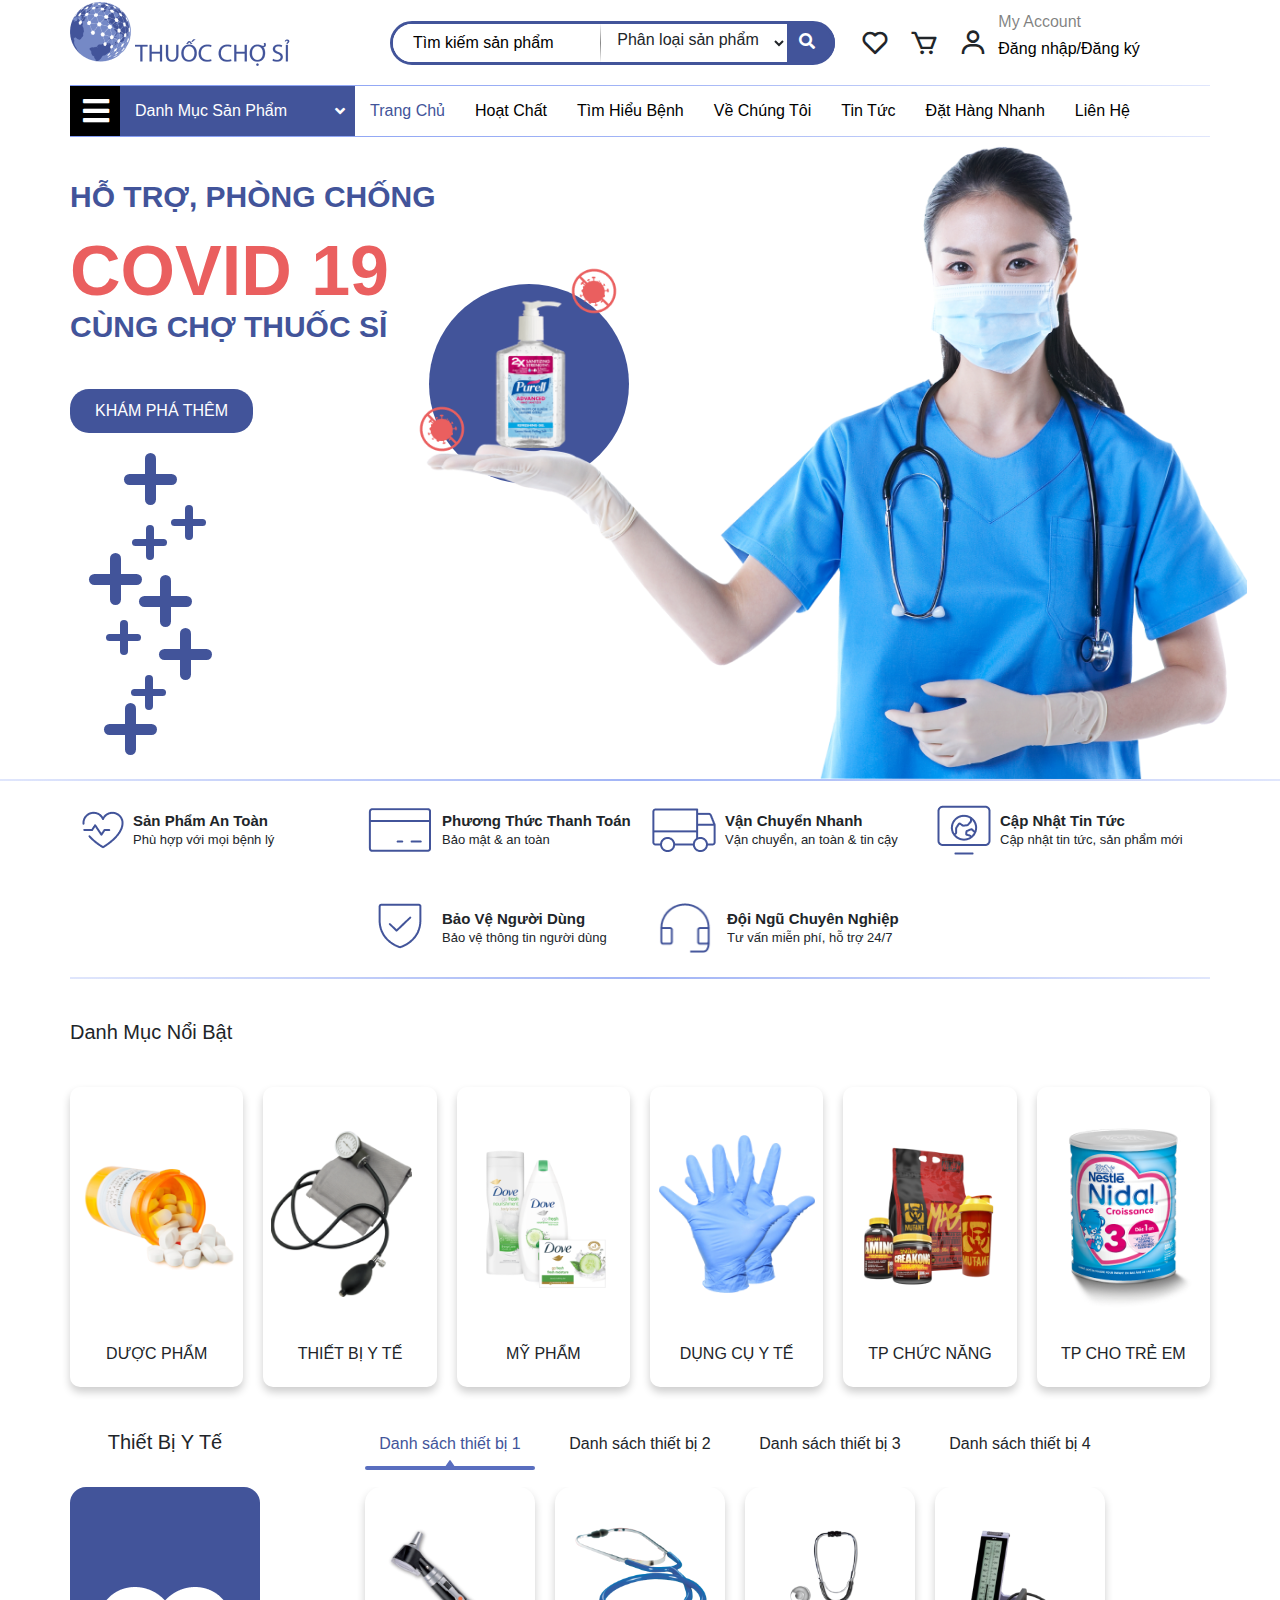
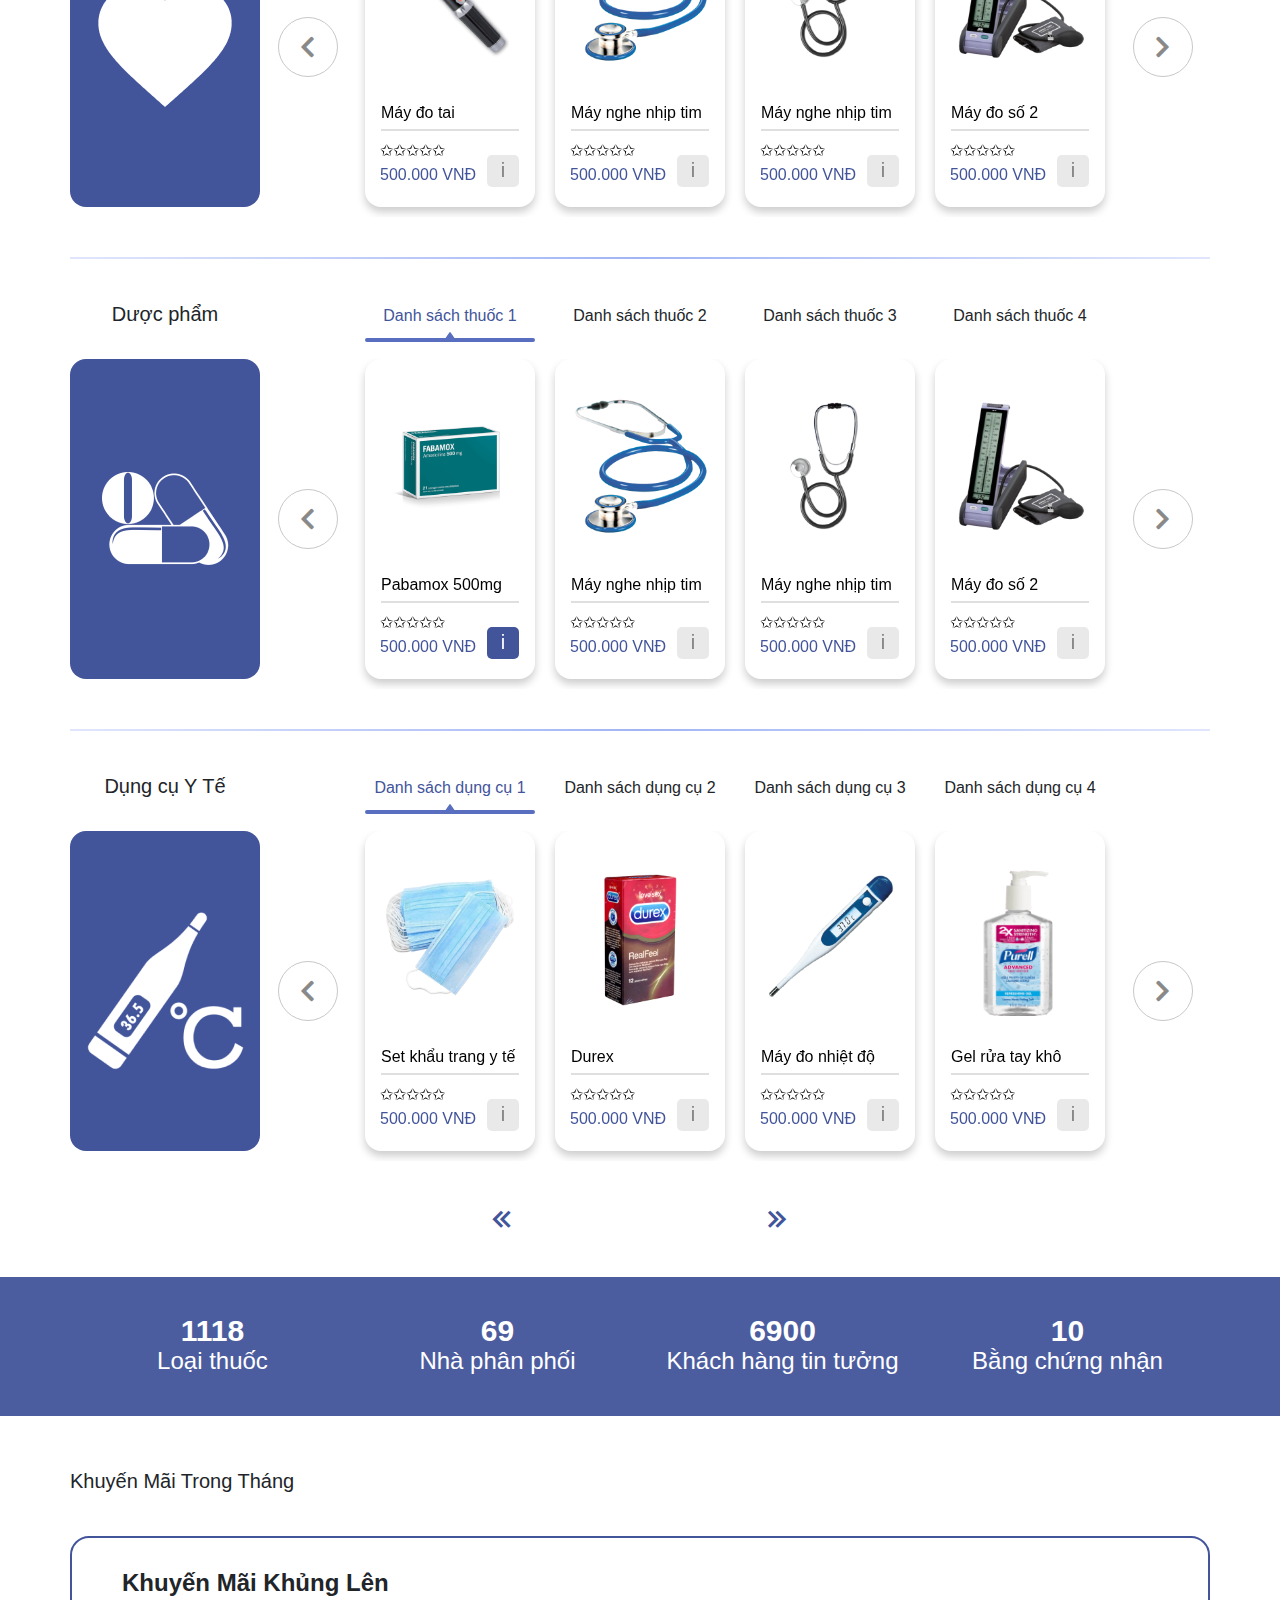
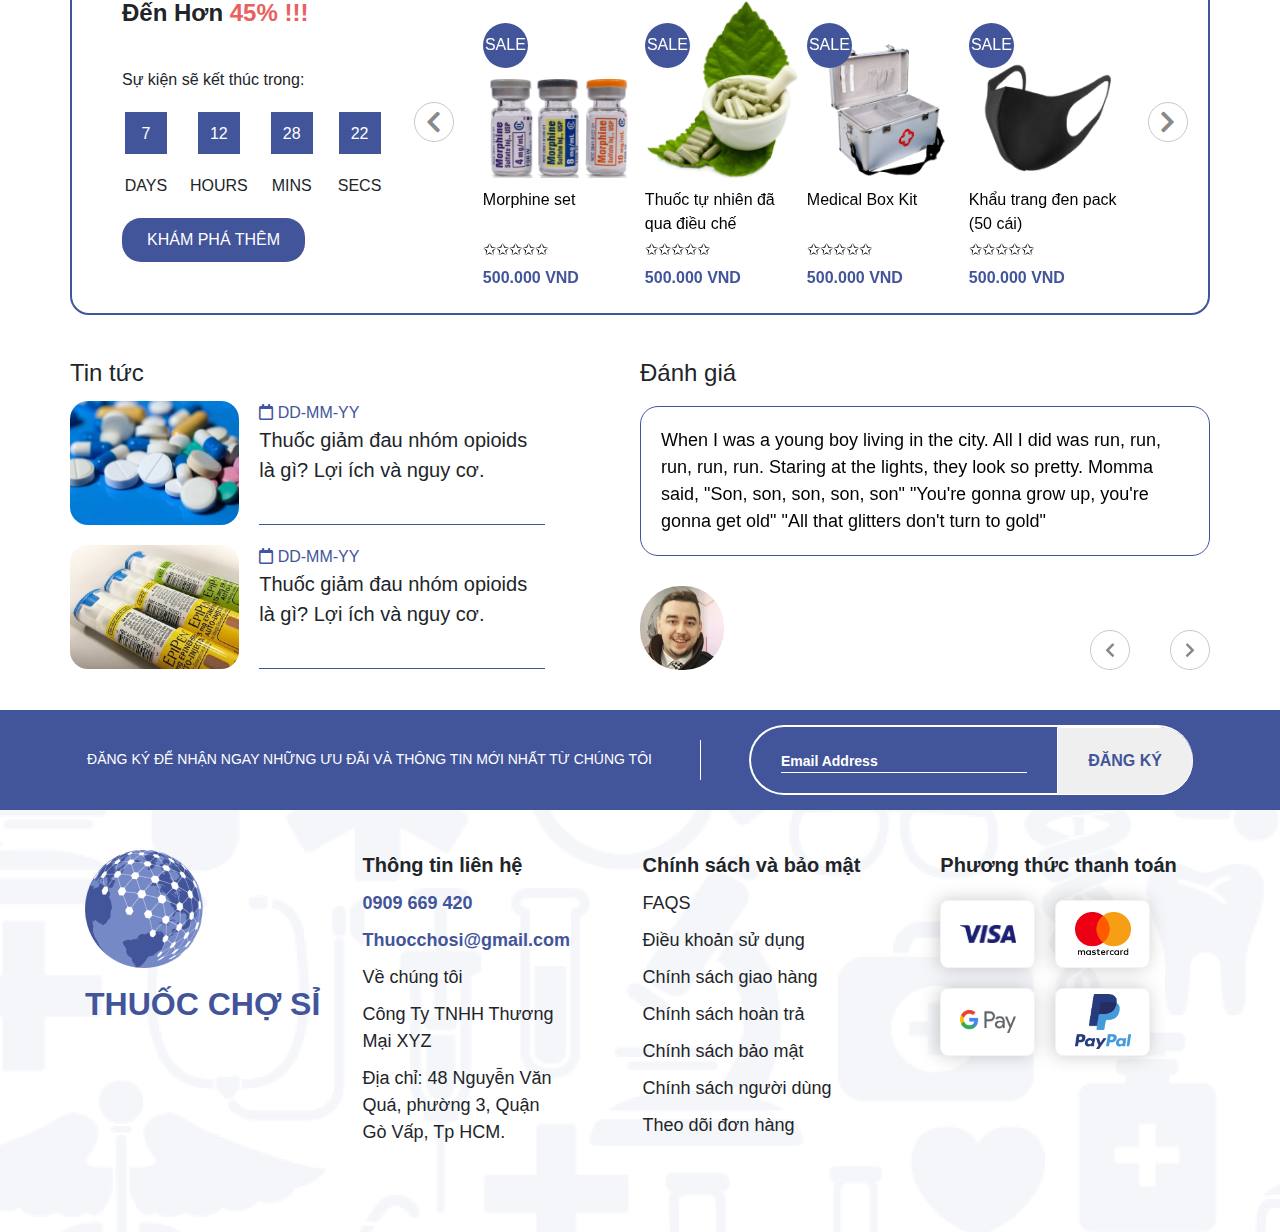
==== commit bda1fe4b: "update logo" ====
--- a/index.html
+++ b/index.html
@@ -4,6 +4,7 @@
     <meta charset="utf-8" />
     <meta name="viewport" content="width=device-width, initial-scale=1" />
     <title>Pharmacy</title>
+    <link rel="icon" type="image/x-icon" href="img/logonotext.png">
     <link rel="stylesheet" href="https://stackpath.bootstrapcdn.com/bootstrap/4.3.1/css/bootstrap.min.css" integrity="sha384-ggOyR0iXCbMQv3Xipma34MD+dH/1fQ784/j6cY/iJTQUOhcWr7x9JvoRxT2MZw1T" crossorigin="anonymous">
     <link rel="stylesheet" href="https://cdnjs.cloudflare.com/ajax/libs/font-awesome/5.15.3/css/all.min.css">
     <link href='https://unpkg.com/boxicons@2.1.1/css/boxicons.min.css' rel='stylesheet'>
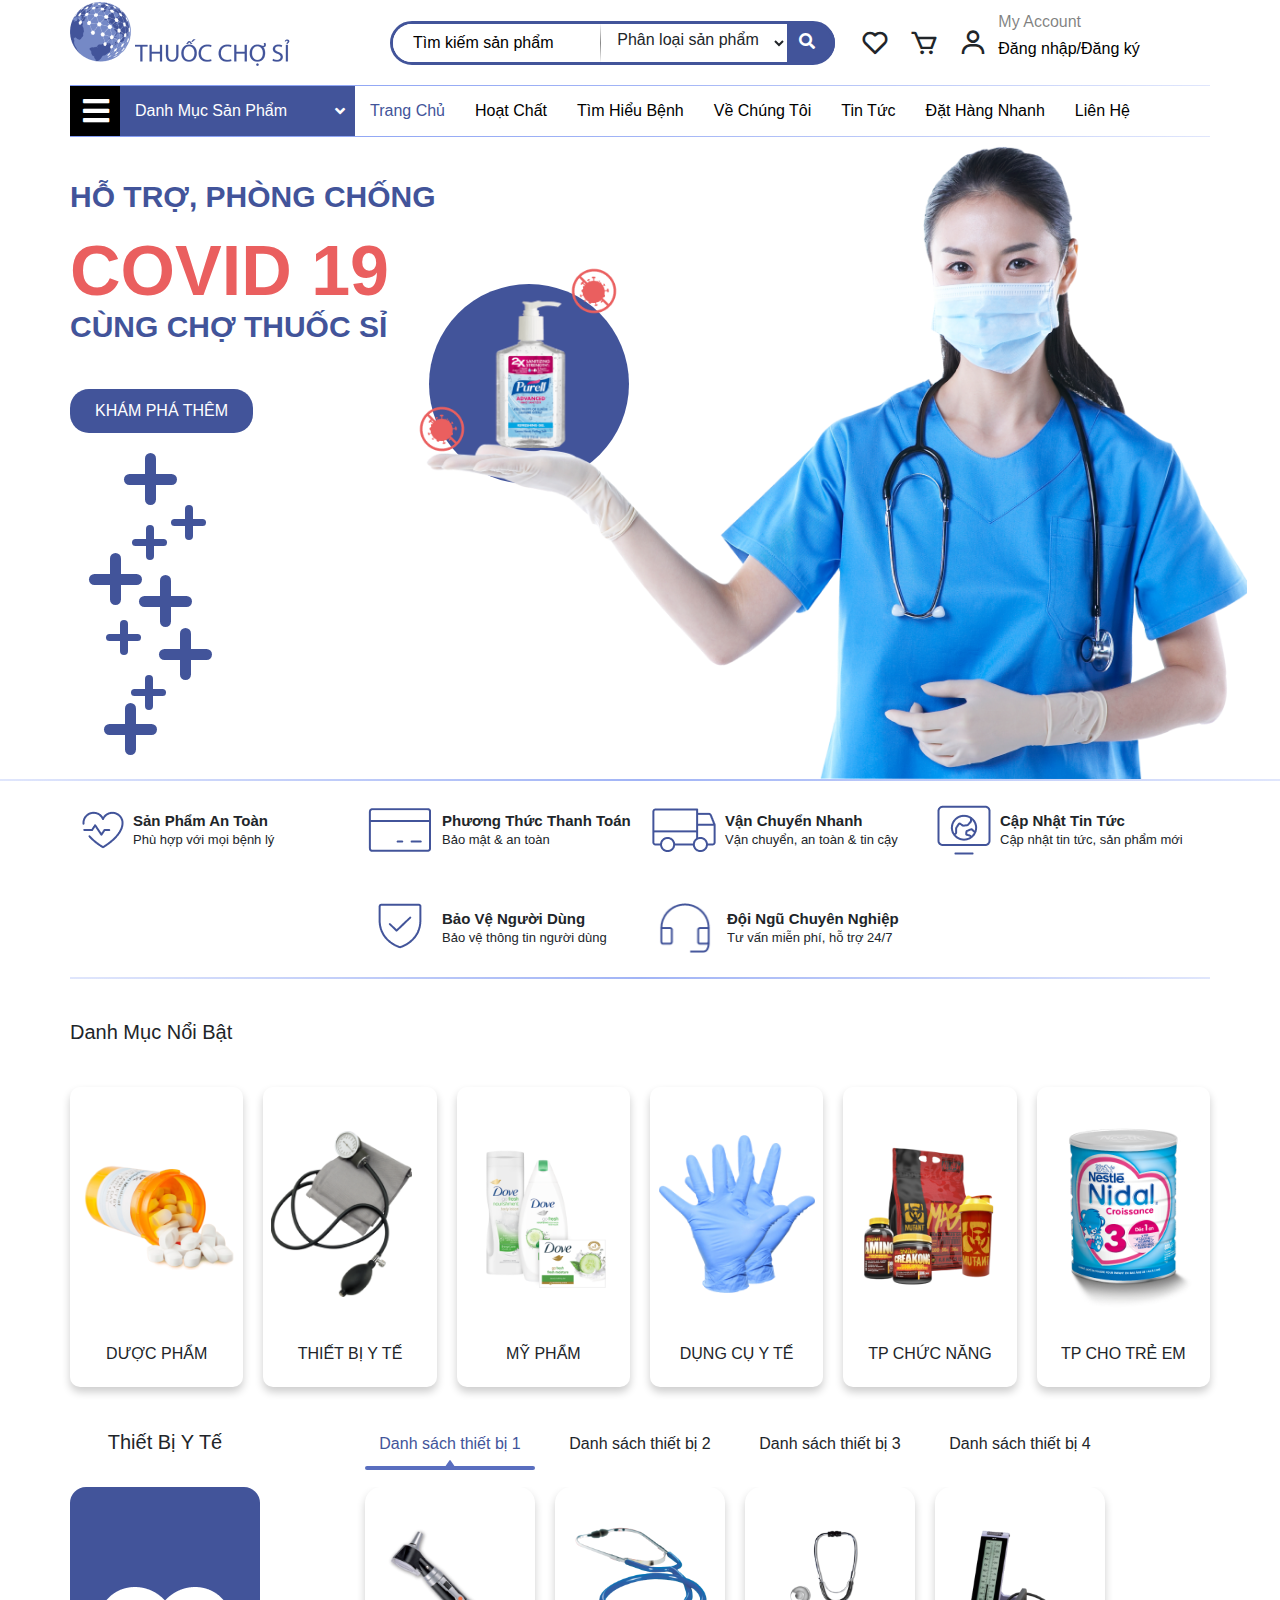
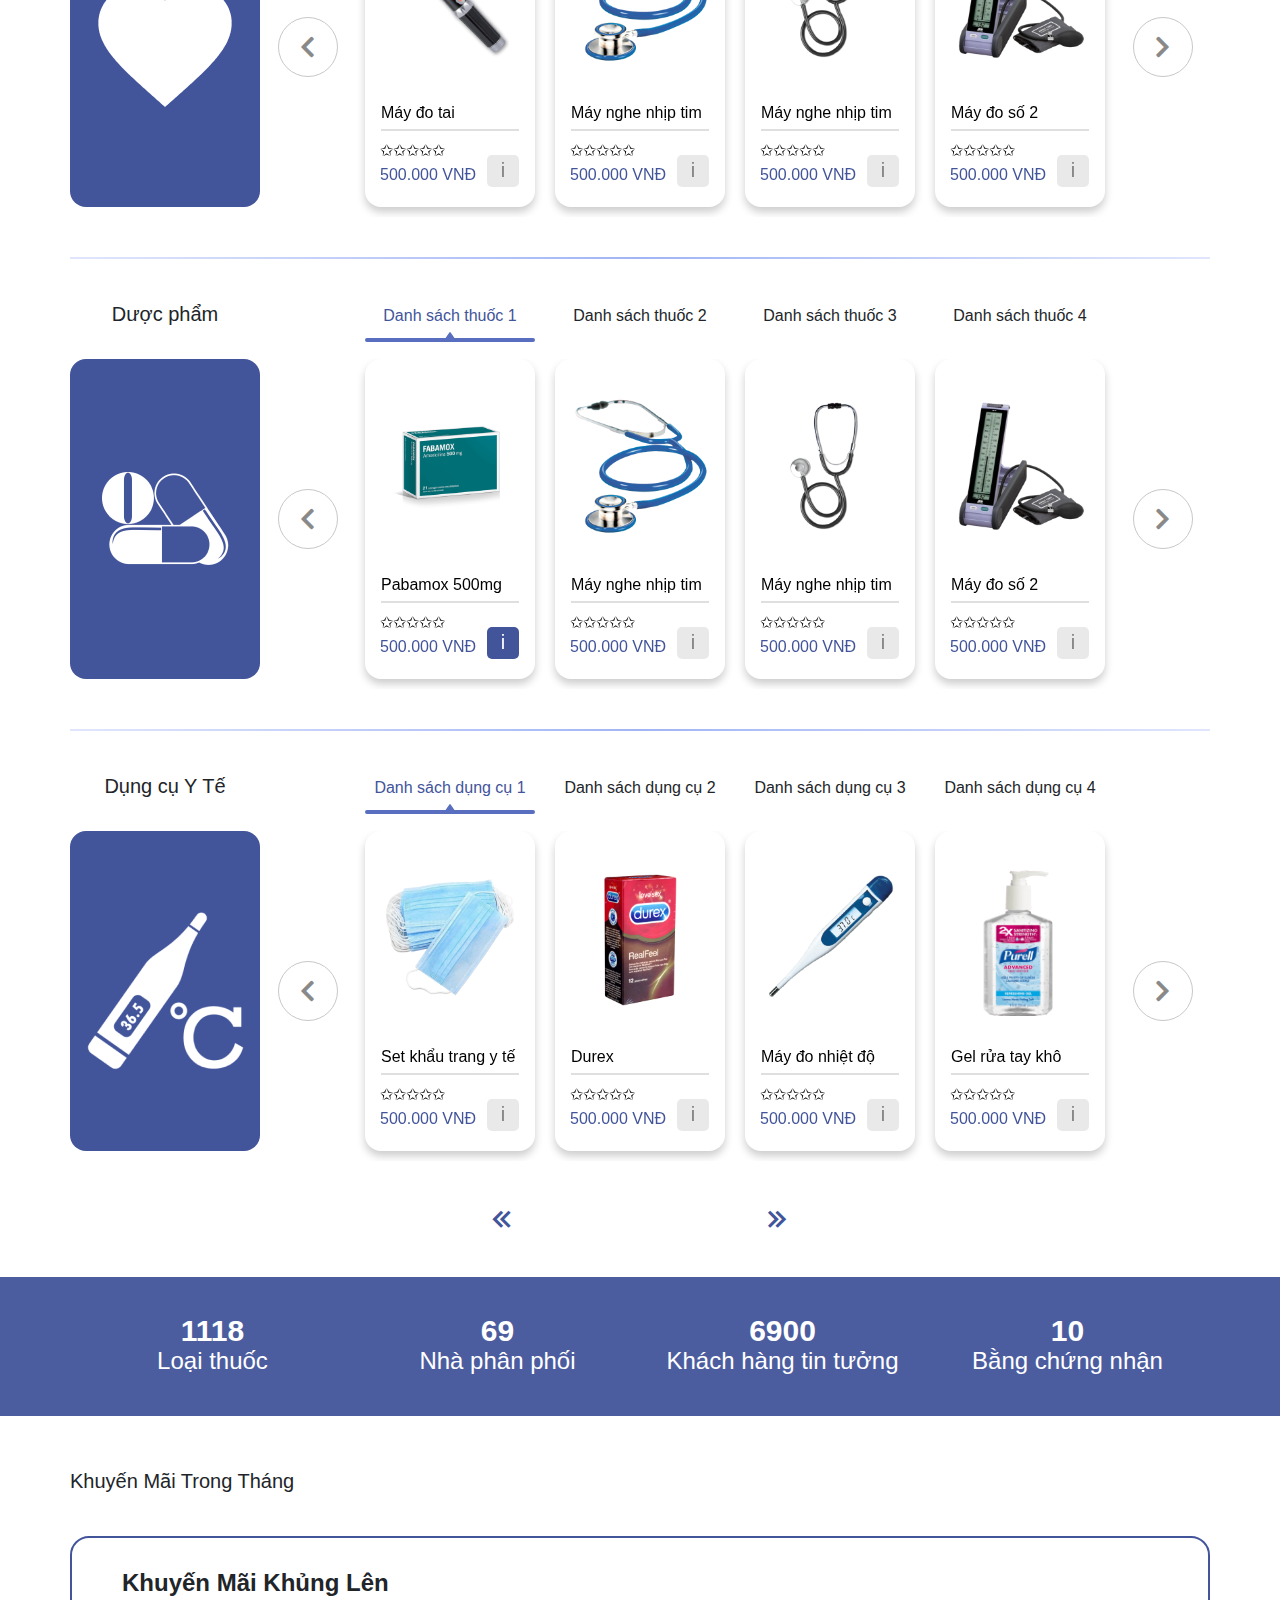
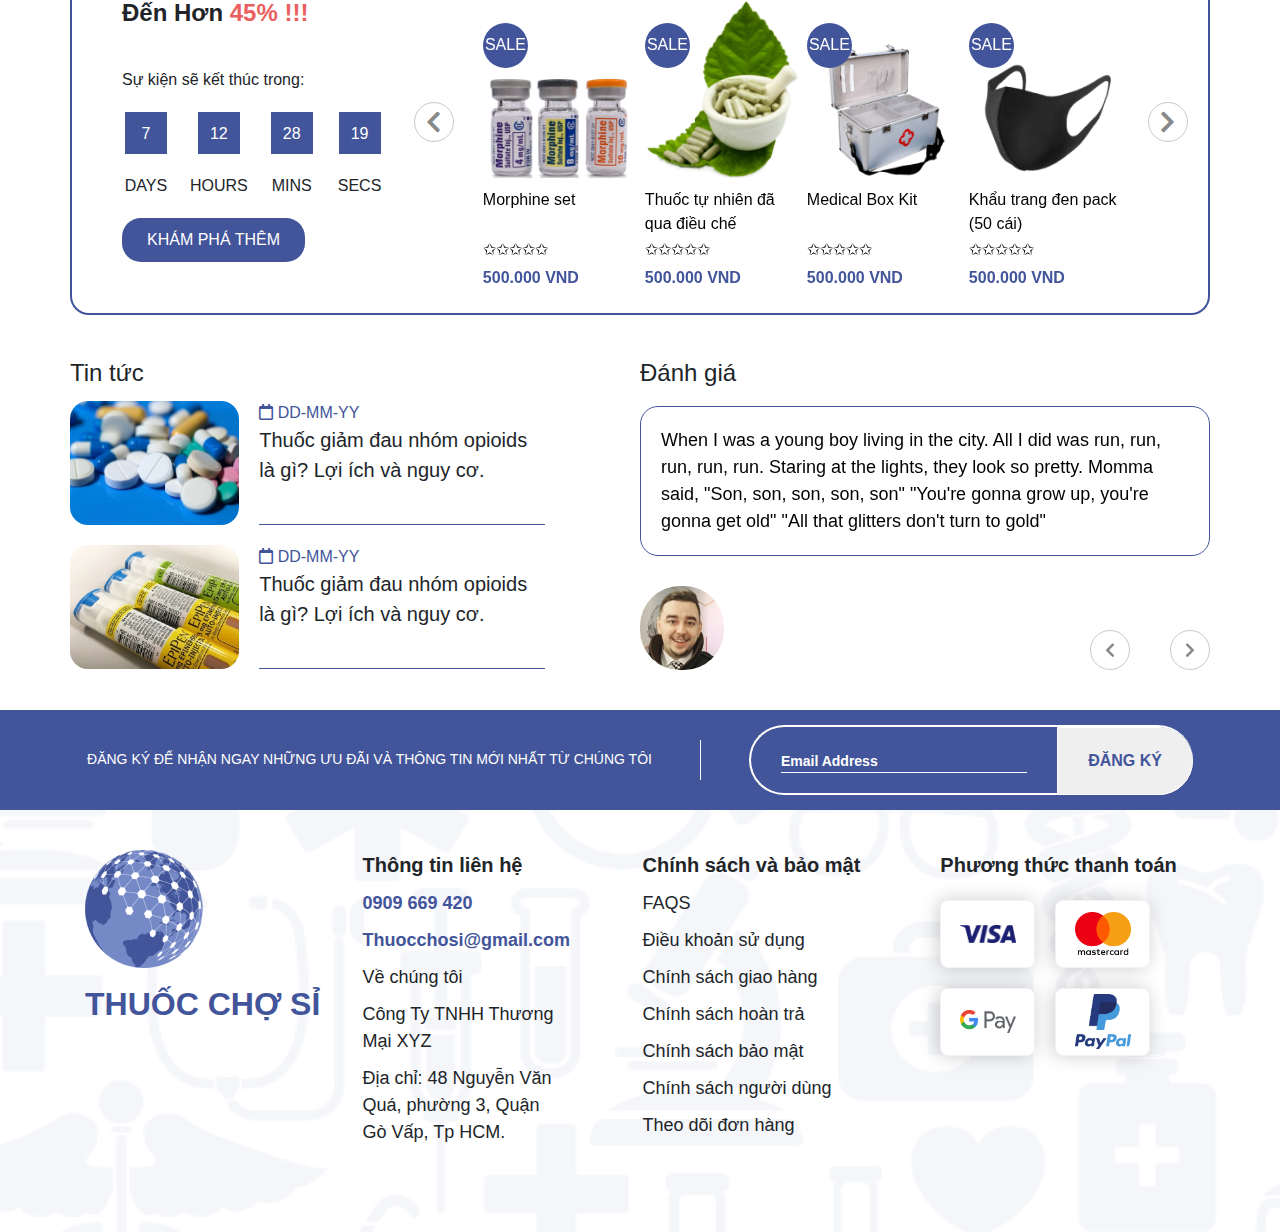
==== commit bcf71ec9: "fix viewport" ====
--- a/index.html
+++ b/index.html
@@ -2,7 +2,7 @@
 <html lang="en>">
   <head>
     <meta charset="utf-8" />
-    <meta name="viewport" content="width=device-width, initial-scale=1" />
+    <meta name="viewport" content="width=1024">
     <title>Pharmacy</title>
     <link rel="icon" type="image/x-icon" href="img/logonotext.png">
     <link rel="stylesheet" href="https://stackpath.bootstrapcdn.com/bootstrap/4.3.1/css/bootstrap.min.css" integrity="sha384-ggOyR0iXCbMQv3Xipma34MD+dH/1fQ784/j6cY/iJTQUOhcWr7x9JvoRxT2MZw1T" crossorigin="anonymous">
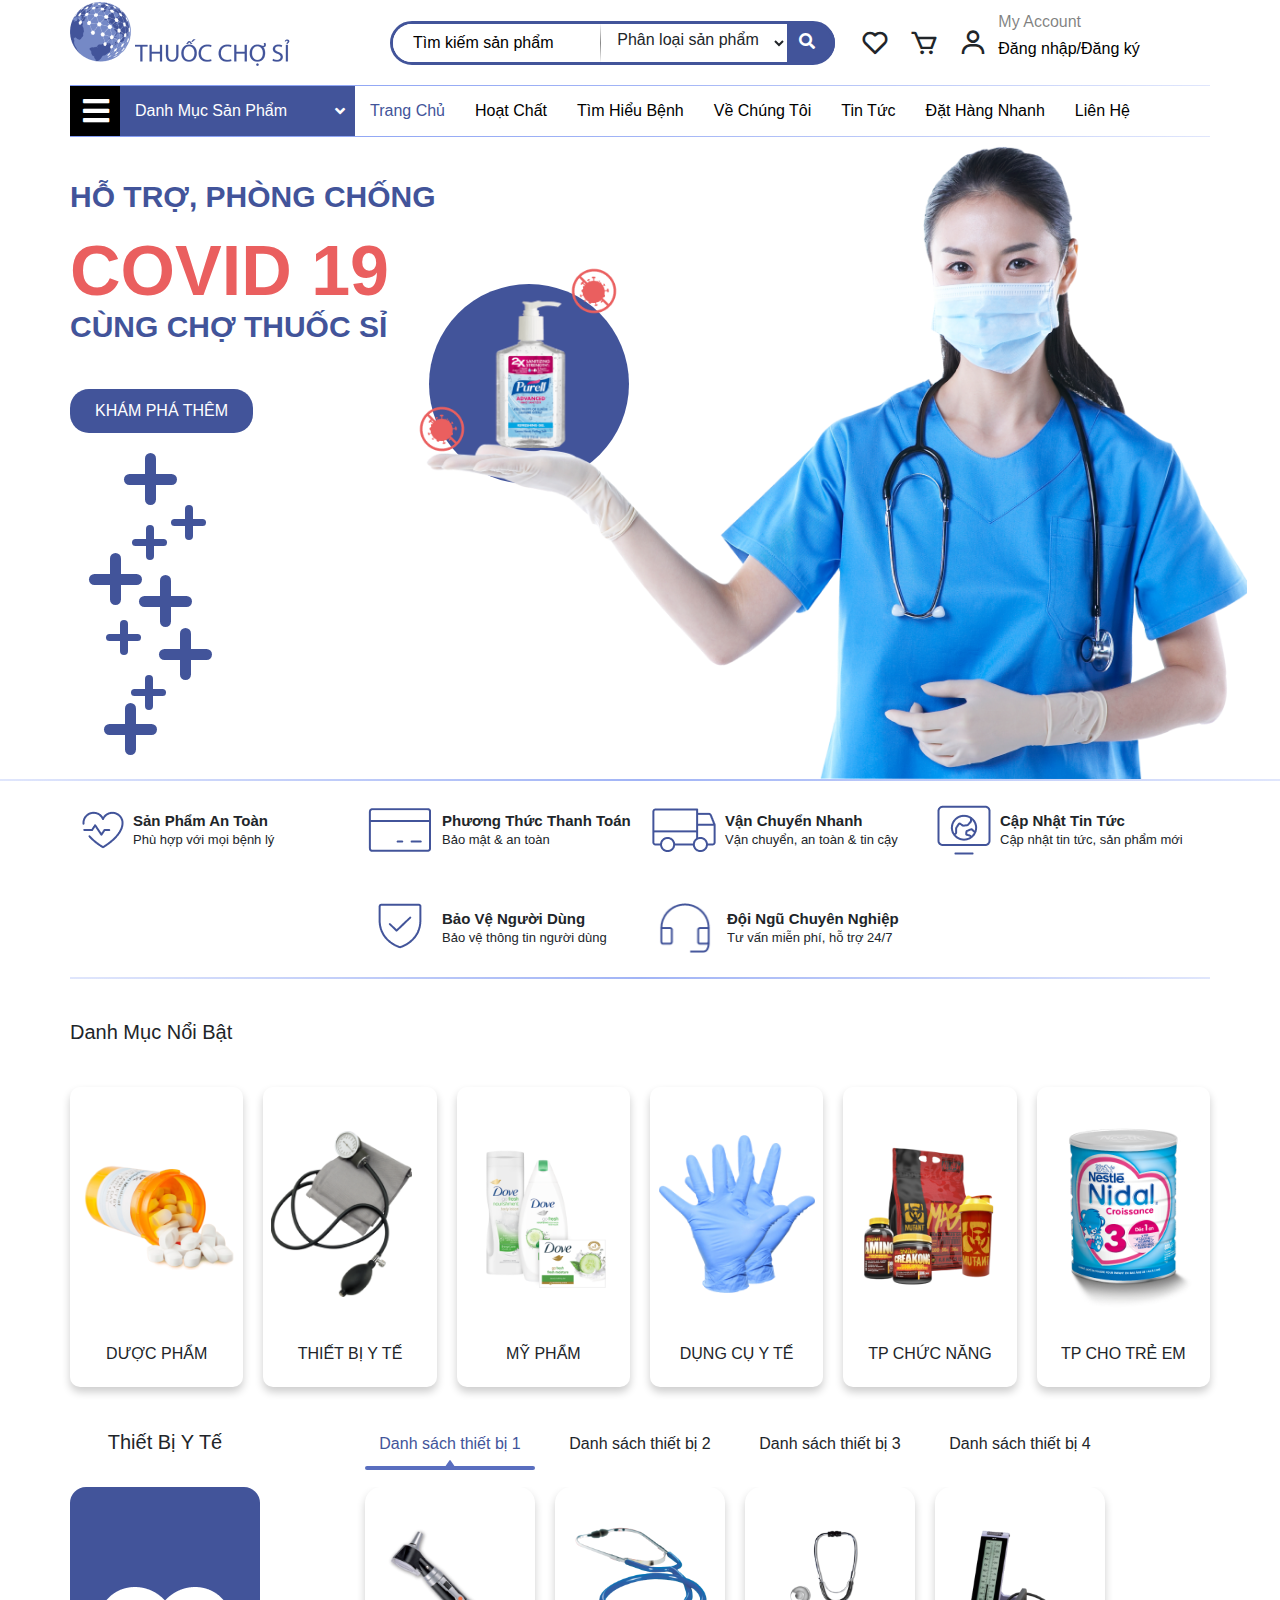
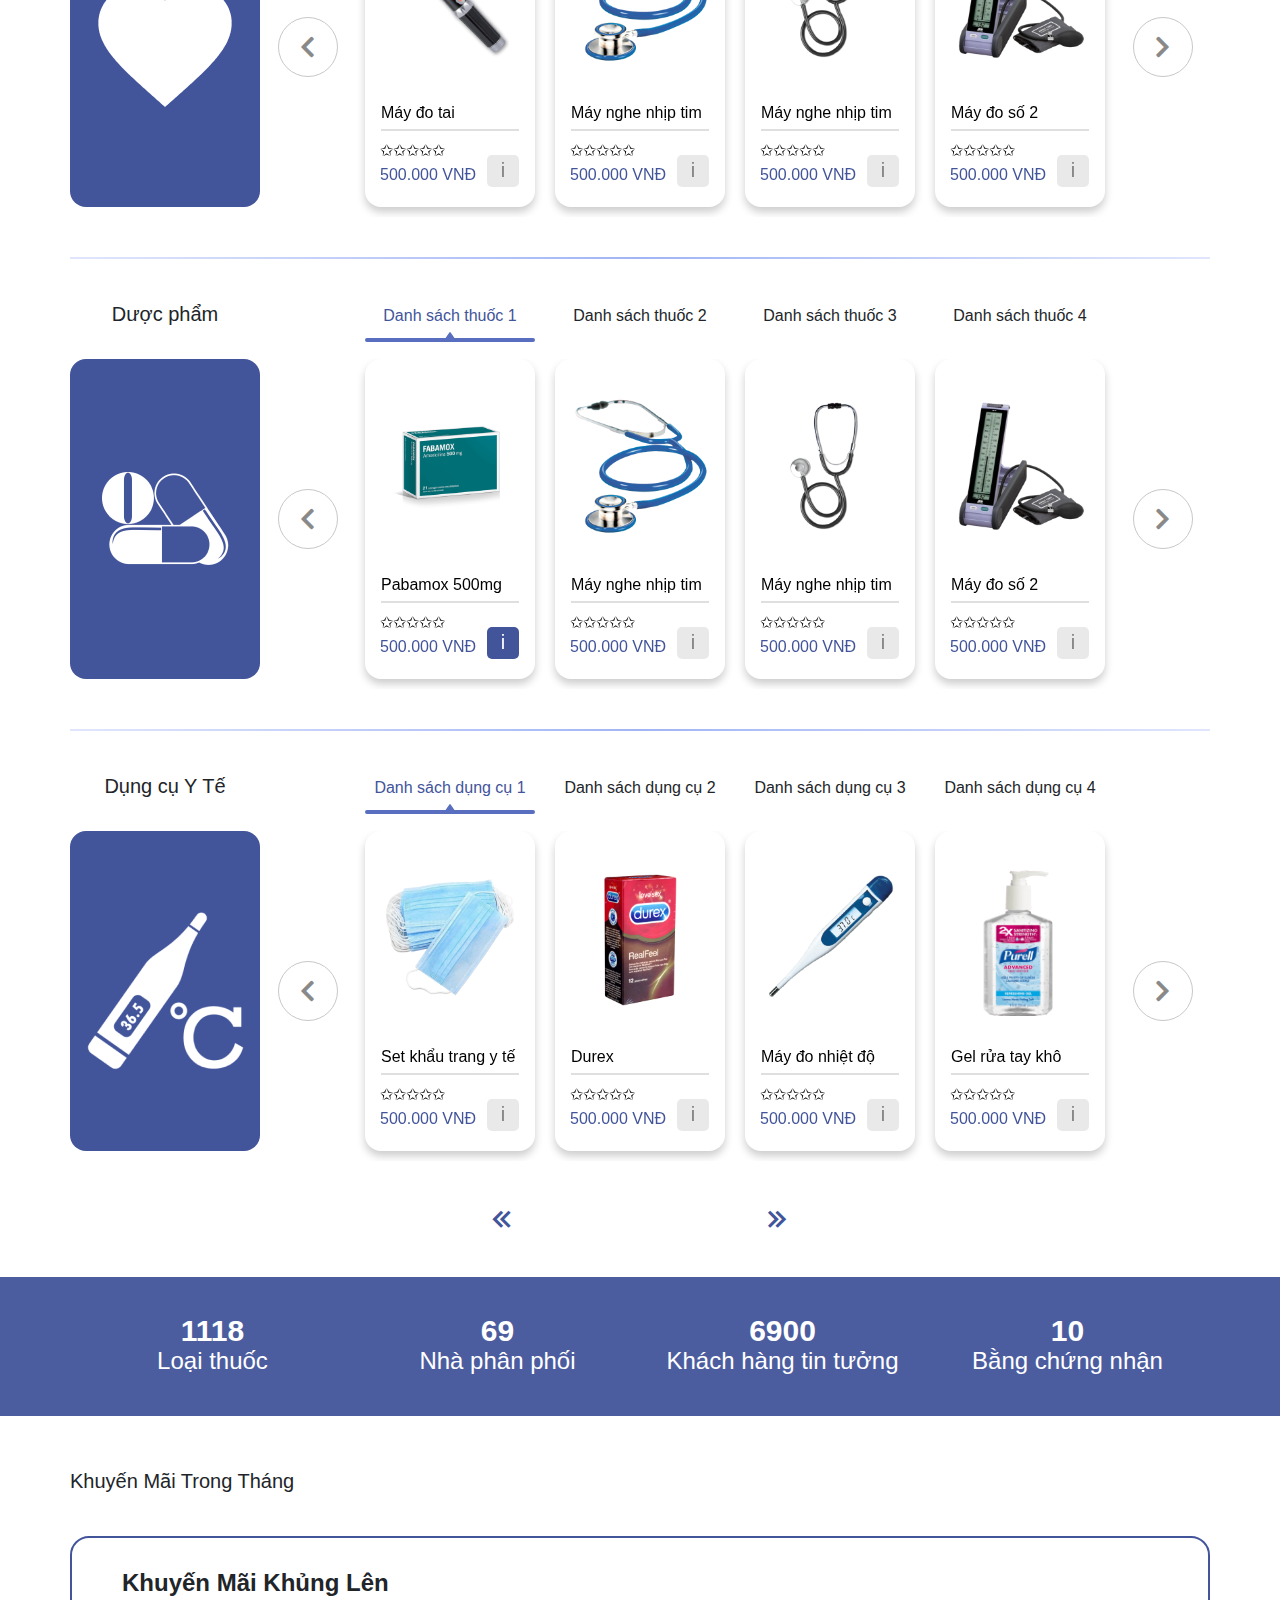
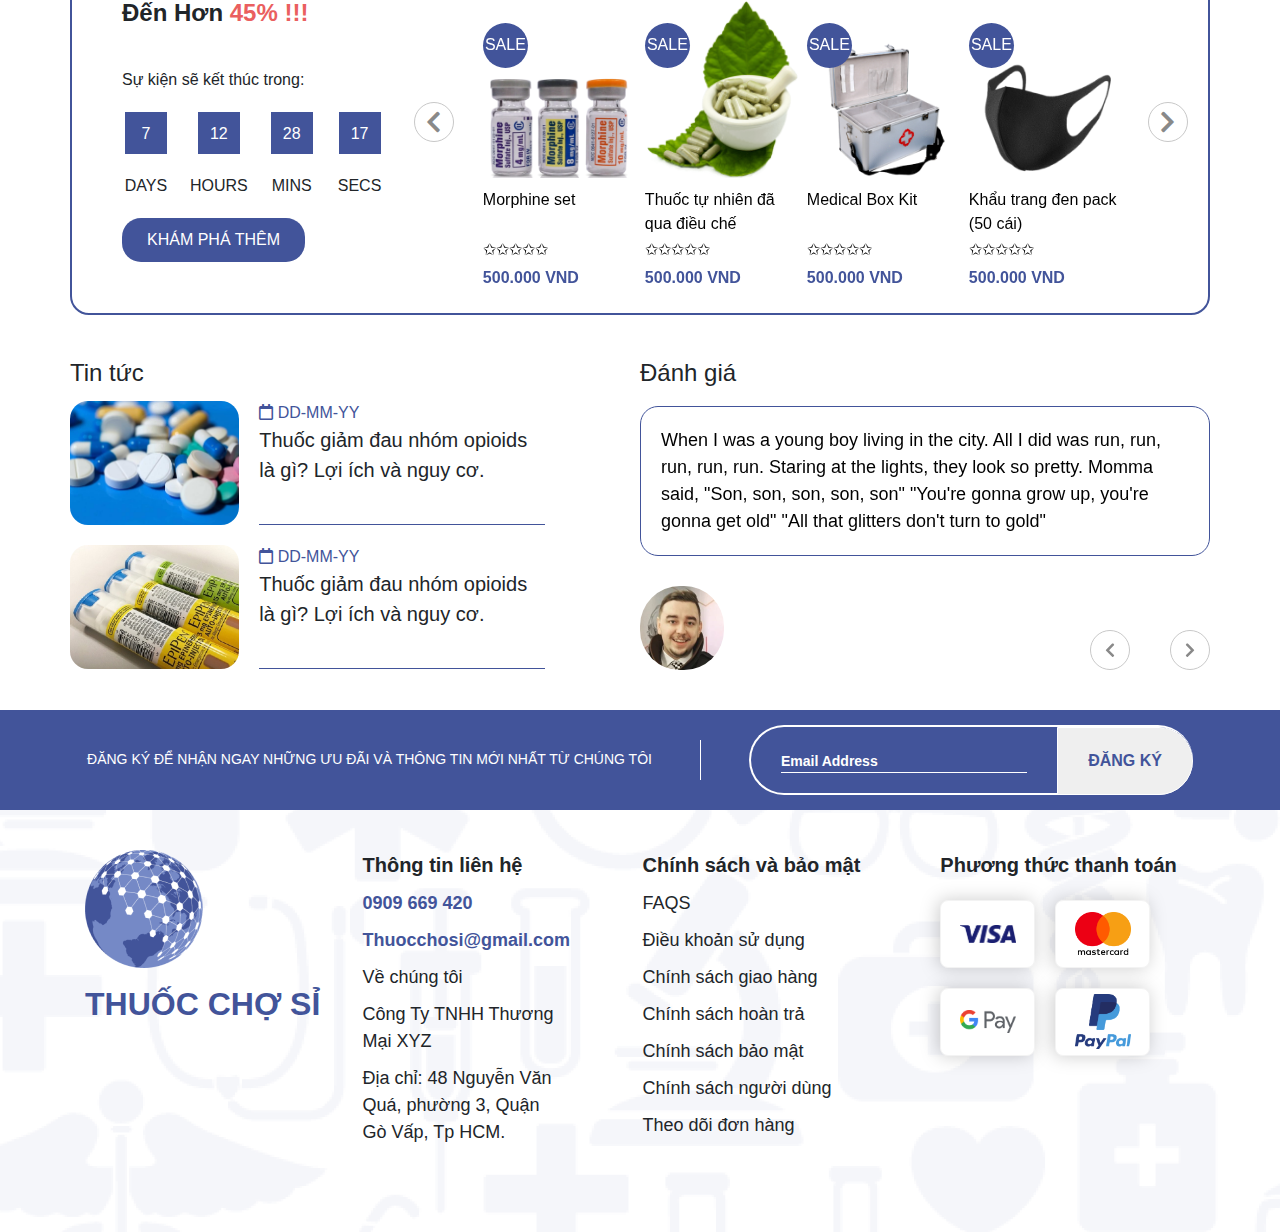
==== commit ad609a0c: "update viewport" ====
--- a/index.html
+++ b/index.html
@@ -2,7 +2,7 @@
 <html lang="en>">
   <head>
     <meta charset="utf-8" />
-    <meta name="viewport" content="width=1024">
+    <meta name="viewport" content="width=1140">
     <title>Pharmacy</title>
     <link rel="icon" type="image/x-icon" href="img/logonotext.png">
     <link rel="stylesheet" href="https://stackpath.bootstrapcdn.com/bootstrap/4.3.1/css/bootstrap.min.css" integrity="sha384-ggOyR0iXCbMQv3Xipma34MD+dH/1fQ784/j6cY/iJTQUOhcWr7x9JvoRxT2MZw1T" crossorigin="anonymous">
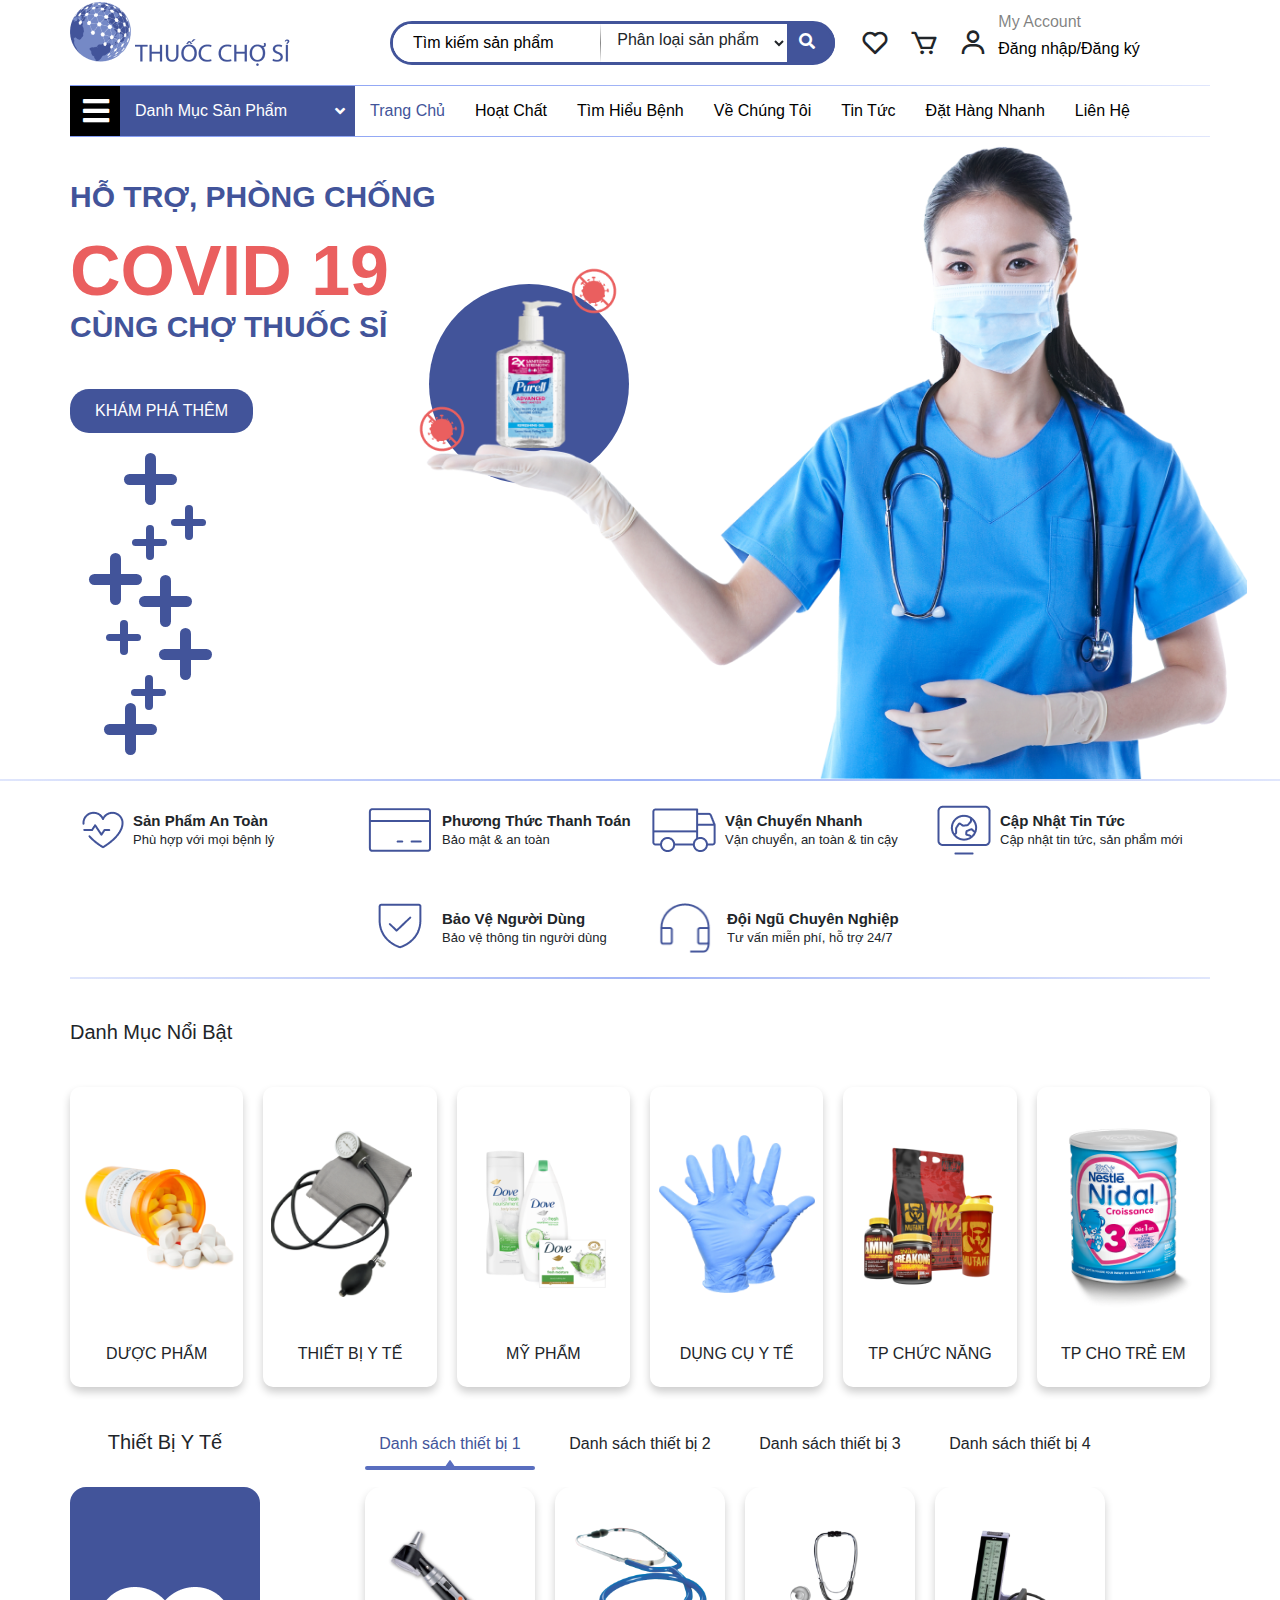
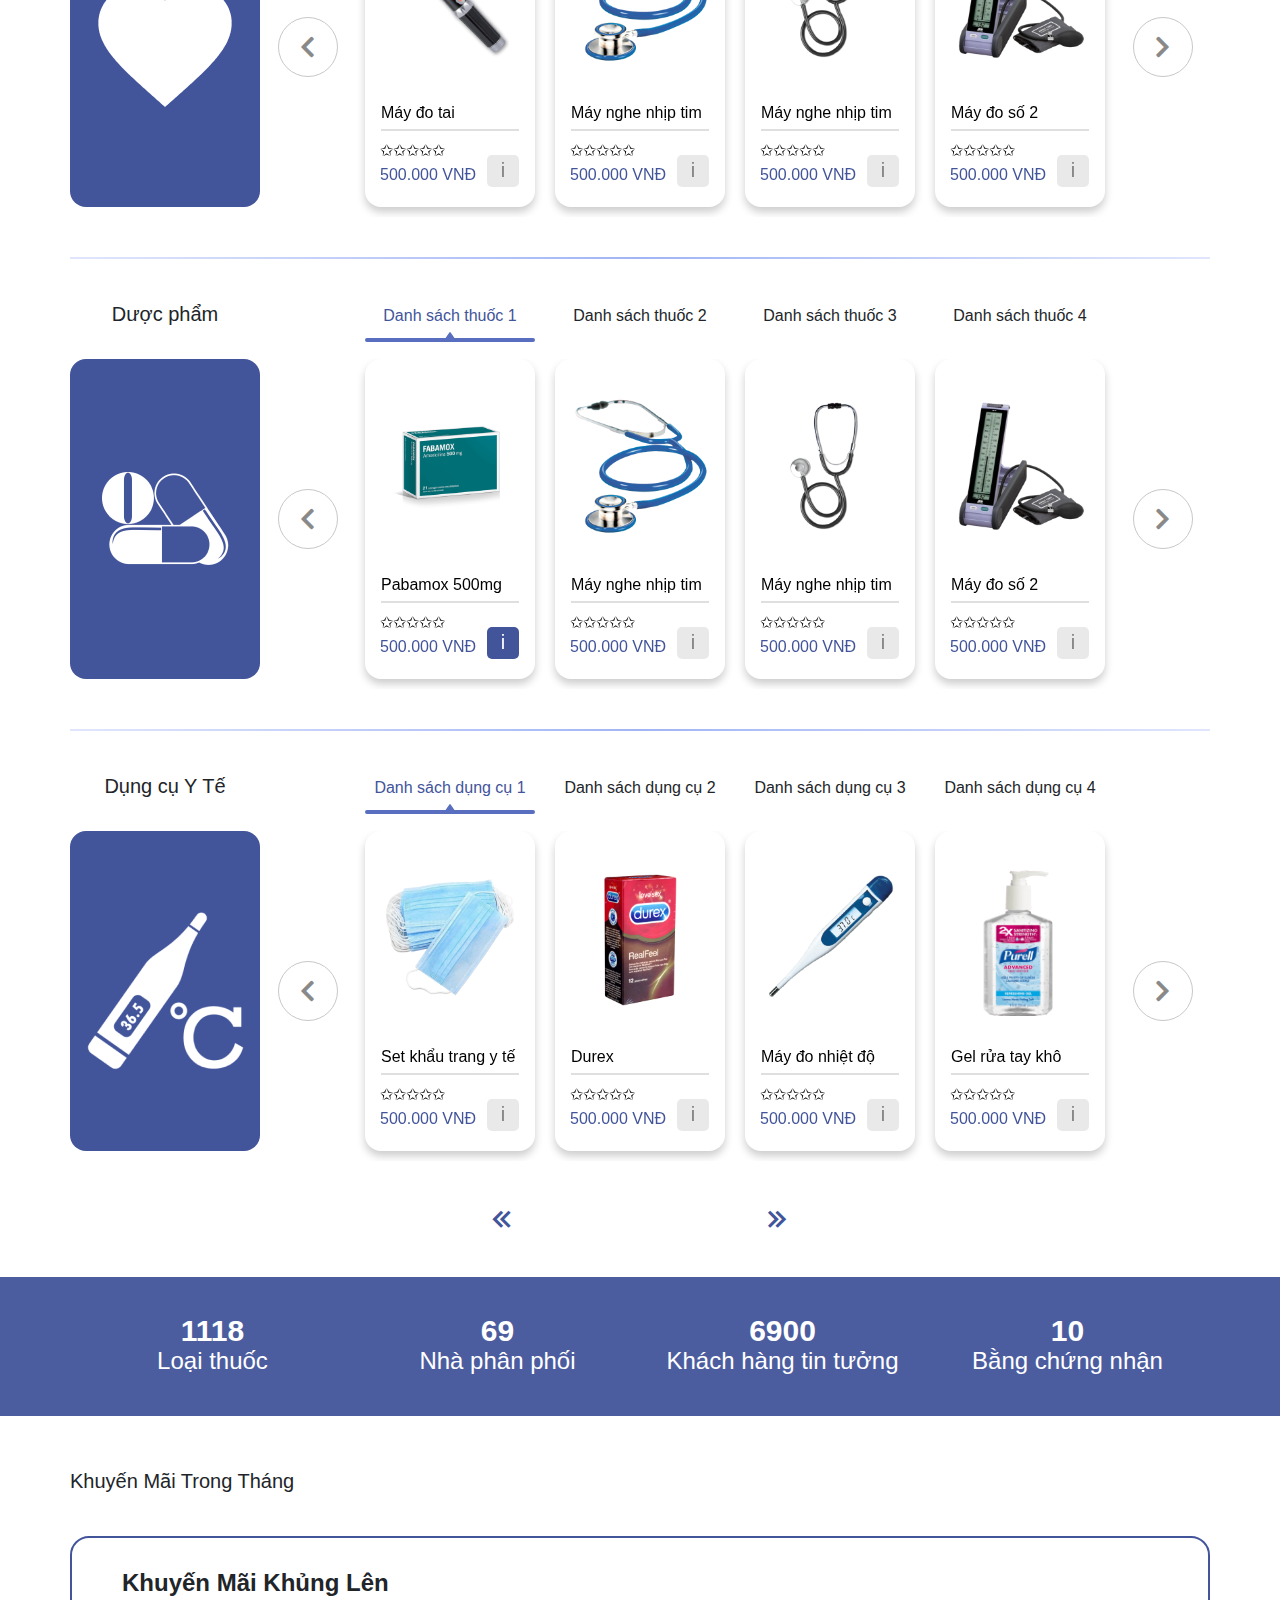
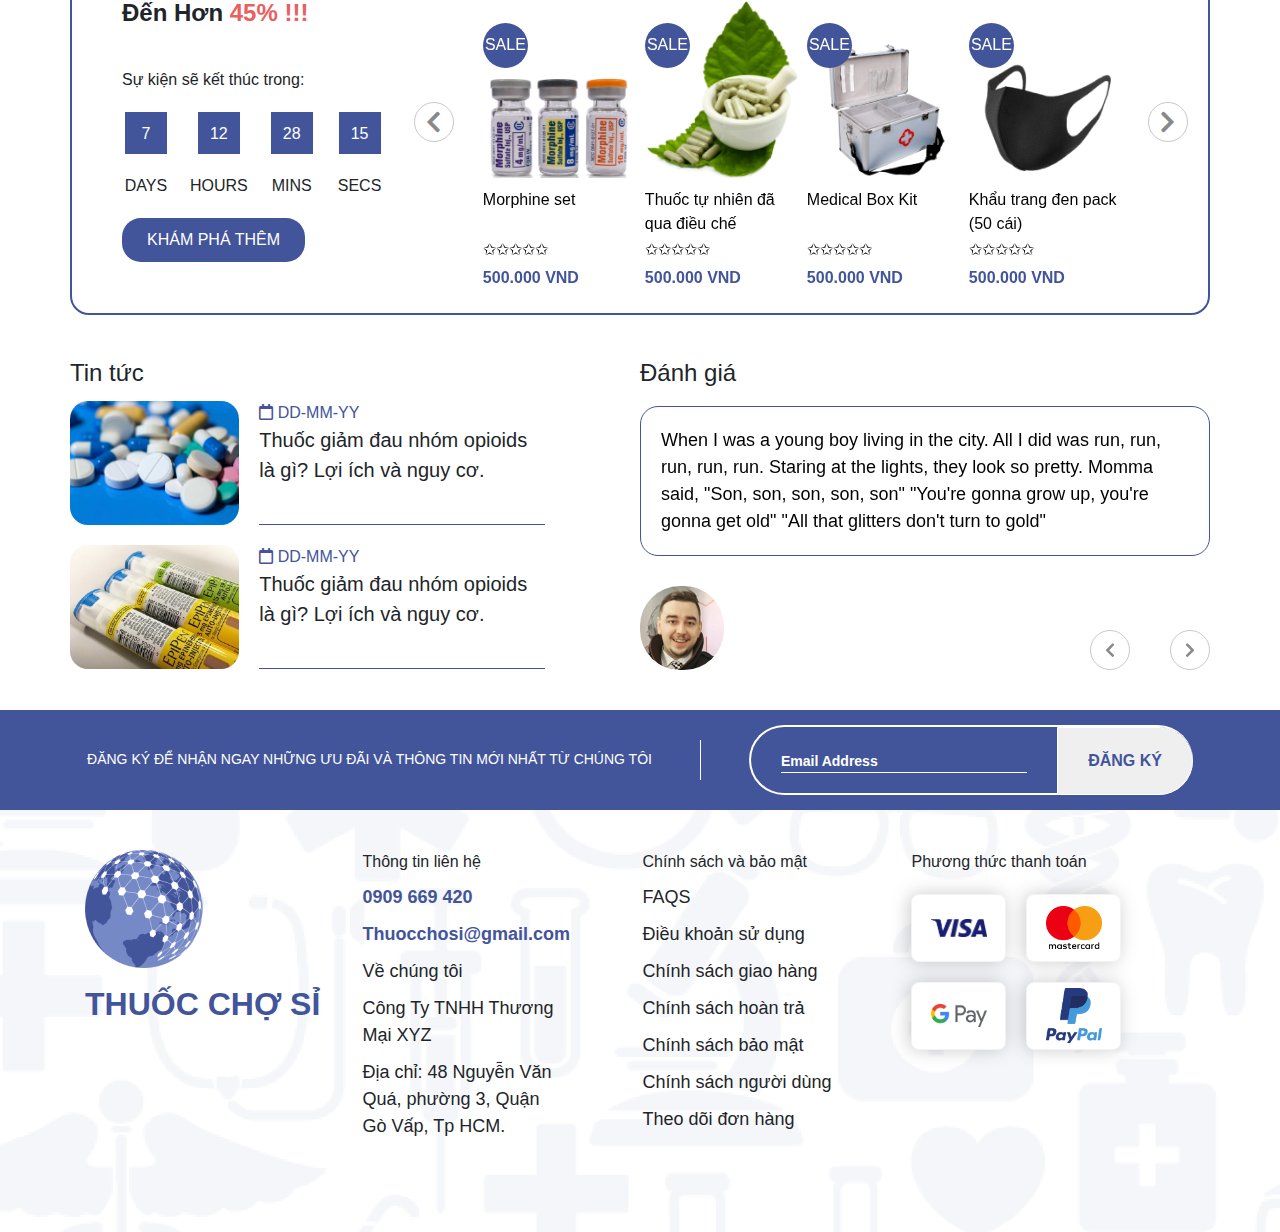
==== commit 6a30b457: "update mobile" ====
--- a/index.html
+++ b/index.html
@@ -2,7 +2,7 @@
 <html lang="en>">
   <head>
     <meta charset="utf-8" />
-    <meta name="viewport" content="width=1140">
+    <meta name="viewport" content="width=device-width, initial-scale=1"/>
     <title>Pharmacy</title>
     <link rel="icon" type="image/x-icon" href="img/logonotext.png">
     <link rel="stylesheet" href="https://stackpath.bootstrapcdn.com/bootstrap/4.3.1/css/bootstrap.min.css" integrity="sha384-ggOyR0iXCbMQv3Xipma34MD+dH/1fQ784/j6cY/iJTQUOhcWr7x9JvoRxT2MZw1T" crossorigin="anonymous">
@@ -14,13 +14,13 @@
 
     <div class="container page-header">
       <div class="navbar p-0">
-        <div class="navbar-top col-12 row p-0 m-0">
-
-          <a class="navbar-brand col-3" href="#">
+        <div class="navbar-top col-lg-12 row p-0 m-0">
+          <div class="hamburg col-2 d-flex justify-content-center align-items-center"><i class="fas fa-bars"></i></div>
+          <a class="navbar-brand col col-lg-3" href="#">
             <img src="img/logo.png" />
           </a>
 
-          <div class="searchbar d-flex align-items-center col-5">
+          <div class="searchbar d-flex align-items-center col-lg-5">
             <div class="input-group searchbar-group">
 
               <input type="text" class="form-control" id="searchbarinput" placeholder="Tìm kiếm sản phẩm"/>
@@ -44,22 +44,22 @@
             <div class="search-btn-bg"></div>
           </div>
 
-          <div class="user col-4 row">
-            <div class="icon col-1 d-flex align-items-center">
+          <div class="user col-2 col-lg-4 row">
+            <div class="icon col-2 col-lg-1 d-flex align-items-center">
               <i class="bx bx-heart"></i>
               <div class="counter d-flex justify-content-center align-items-center">0</div>
             </div>
-            <div class="icon col-1 d-flex align-items-center">
+            <div class="icon col-12 col-lg-1 d-flex align-items-center">
               <i class="bx bx-cart"></i>
               <div class="counter d-flex justify-content-center align-items-center">0</div>
             </div>
-            <div class="user-account col-7 row align-items-center">
-              <div class="icon col-1 d-flex align-items-center mr-2"><i class="bx bx-user"></i></div>
+            <div class="user-account col col-lg-7 row align-items-center">
+              <div class="icon col col-lg-1 d-flex align-items-center mr-2"><i class="bx bx-user"></i></div>
               <div class="user-action col row p-0 m-0">
-                <div class="action-desc col-12">
+                <div class="action-desc col-lg-12">
                   My Account
                 </div>
-                <div class="action-btn col-12">
+                <div class="action-btn col-lg-12">
                   <a href="#" id="login">Đăng nhập/Đăng ký</a>
                 </div>
               </div>
@@ -68,28 +68,28 @@
 
         </div>
 
-        <div class="navbar-bottom col-12 row p-0">
-          <div class="menu-category input-group col-3 p-0">
+        <div class="navbar-bottom col-lg-12 row p-0">
+          <div class="menu-category input-group col-lg-3 p-0">
             <div class="menu input-group-btn" id="hambur">
               <button class="navbar-toggler" type="button" data-toggle="collapse" data-target="#navbarToggleExternalContent" aria-controls="navbarToggleExternalContent" aria-expanded="false" aria-label="Toggle navigation">
                 <i class="fas fa-bars"></i>
               </button>
             </div>
-            <div class="category-ctl input-group-btn col-auto d-flex align-items-center pr-0">
+            <div class="category-ctl input-group-btn col-lg-auto d-flex align-items-center pr-0">
               <div class="mr-4">Danh Mục Sản Phẩm</div>
               <i class="fas fa-angle-down ml-4"></i>
             </div>
           </div>
 
-          <div class="nav-link col-8 p-0 m-0">
+          <div class="nav-link col-lg-8 p-0 m-0">
             <ul class="cow-12 m-0 p-0 d-flex align-items-center" style="height:50px;">
-              <li class="col-auto"><a href="#" class="link" id="active">Trang Chủ</a></li>
-              <li class="col-auto"><a href="#" class="link">Hoạt Chất</a></li>
-              <li class="col-auto"><a href="#" class="link">Tìm Hiểu Bệnh</a></li>
-              <li class="col-auto"><a href="#" class="link">Về Chúng Tôi</a></li>
-              <li class="col-auto"><a href="#" class="link">Tin Tức</a></li>
-              <li class="col-auto"><a href="order.html" class="link">Đặt Hàng Nhanh</a></li>
-              <li class="col-auto"><a href="contact.html" class="link">Liên Hệ</a></li>
+              <li class="col-lg-auto"><a href="#" class="link" id="active">Trang Chủ</a></li>
+              <li class="col-lg-auto"><a href="#" class="link">Hoạt Chất</a></li>
+              <li class="col-lg-auto"><a href="#" class="link">Tìm Hiểu Bệnh</a></li>
+              <li class="col-lg-auto"><a href="#" class="link">Về Chúng Tôi</a></li>
+              <li class="col-lg-auto"><a href="#" class="link">Tin Tức</a></li>
+              <li class="col-lg-auto"><a href="order.html" class="link">Đặt Hàng Nhanh</a></li>
+              <li class="col-lg-auto"><a href="contact.html" class="link">Liên Hệ</a></li>
             </ul>
           </div>
         </div>
@@ -98,7 +98,7 @@
     </div>  
     
     <div class="container banner d-flex p-0">
-      <div class="banner-desc col-2 p-0">
+      <div class="banner-desc col-2 col-lg-2 p-0">
         <div class="banner-title"><p class="m-0">HỖ TRỢ, PHÒNG CHỐNG</p><p class="covid m-0">COVID 19</p><p>CÙNG CHỢ THUỐC SỈ</p></div>
         <input class="banner-btn" type="button" value="KHÁM PHÁ THÊM">
         <div class="plus" style="bottom:260px; left:45px;">
@@ -138,8 +138,8 @@
           <div class="y-line"></div>
         </div>
       </div>
-      <div class="col-1"></div>
-      <div class="banner-img col-9 ml-4 pr-0">
+      <div class="col-lg-1"></div>
+      <div class="banner-img col-10 col-lg-9 ml-4 pr-0">
         <div class="circle"></div>
         <img class="virus" src="img/virus.png" alt="virus" style="top: 270px; left: 38px">
         <img class="virus" src="img/virus.png" alt="virus" style="top:132px; left:190px">
@@ -205,7 +205,7 @@
 
     <div class="container category-ft p-0">
       <div class="title">Danh Mục Nổi Bật</div>
-      <div class="categories col-12 row d-flex m-0 p-0">
+      <div class="categories col-lg-12 row d-flex m-0 p-0">
         <div class="category-ft-card col">
           <div class="thumb-wrapper d-flex align-items-center">
             <div class="category-thumb d-flex justify-content-center">
@@ -260,9 +260,9 @@
     
     <div class="container category-pd p-0">
       <div class="category-pd-title row m-0">
-        <div class="slider-title title col-2">Thiết Bị Y Tế</div>
-        <div class="col-1"></div>
-        <div class="col-8 p-0 d-flex slider-list">
+        <div class="slider-title title col-lg-2">Thiết Bị Y Tế</div>
+        <div class="col-lg-1"></div>
+        <div class="col-lg-8 p-0 d-flex slider-list">
           <div class="col">
             <span class="yt-l sd-l-active" onclick="changeList(event, 'yt-l', 'yt-line')" data-target="#yte-carousel" data-slide-to="0">Danh sách thiết bị 1</span>
             <div class="yt-line active-line selected-list d-flex justify-content-center">
@@ -288,16 +288,16 @@
             </div>
           </div>
         </div>
-        <div class="col-1"></div>
+        <div class="col-lg-1"></div>
       </div>
       <div class="category-slider row p-0 m-0" id="tbiyte">
-        <div class="cate-pd-card col-2 p-0">
+        <div class="cate-pd-card col-lg-2 p-0">
           <div class="category-card d-flex align-items-center justify-content-center">
             <img src="img/heart.png" alt="">
           </div>
         </div>
 
-        <a href="#yte-carousel" data-slide="prev" class="product-slider-control col-1">
+        <a href="#yte-carousel" data-slide="prev" class="product-slider-control col-lg-1">
           <div class="control d-flex align-items-center justify-content-center">
             <div class="ctrl d-flex align-items-center justify-content-center">
               <i class="fas fa-chevron-left"></i>
@@ -305,11 +305,11 @@
           </div>
         </a>
 
-        <div id="yte-carousel" class="carousel pd-carousel slide col-8 p-0 " data-ride="carousel" data-interval="0">
+        <div id="yte-carousel" class="carousel pd-carousel slide col-lg-8 p-0 " data-ride="carousel" data-interval="0">
           <div class="product-slider carousel-inner d-flex">
             <div class="carousel-item active">
               <div class="product-slider-card col">
-                <div class="product-card col-12 p-0 d-flex flex-column justify-content-end">
+                <div class="product-card col-lg-12 p-0 d-flex flex-column justify-content-end">
                   <div class="product-image col p-0 d-flex justify-content-center align-items-center"><img src="img/maydotai.png" alt=""></div>
                   <div class="product-name pl-3">Máy đo tai</div>
                   <div class="product-divider mx-3 mt-1 mb-2"></div>
@@ -318,14 +318,14 @@
                       <div class="product-ratings row m-0">✩✩✩✩✩</div>
                       <div class="product-price row m-0">500.000 VNĐ</div>
                     </div>
-                    <div class="product-info col-auto pl-2 pr-3 d-flex justify-content-center align-items-end">
+                    <div class="product-info col-lg-auto pl-2 pr-3 d-flex justify-content-center align-items-end">
                       <div class="product-link inactive-pd-info">i</div>
                     </div>
                   </div>
                 </div>
               </div>
               <div class="product-slider-card col">
-                <div class="product-card col-12 p-0 d-flex flex-column justify-content-end">
+                <div class="product-card col-lg-12 p-0 d-flex flex-column justify-content-end">
                   <div class="product-image col p-0 d-flex justify-content-center align-items-center"><img src="img/nghenhiptim.png" alt=""></div>
                   <div class="product-name pl-3">Máy nghe nhịp tim</div>
                   <div class="product-divider mx-3 mt-1 mb-2"></div>
@@ -334,14 +334,14 @@
                       <div class="product-ratings row m-0">✩✩✩✩✩</div>
                       <div class="product-price row m-0">500.000 VNĐ</div>
                     </div>
-                    <div class="product-info col-auto pl-2 pr-3 d-flex justify-content-center align-items-end">
-                      <a><div class="product-link inactive-pd-info">i</div></a>
-                    </div>
-                  </div>
-                </div>
-              </div>
-              <div class="product-slider-card col">
-                <div class="product-card col-12 p-0 d-flex flex-column justify-content-end">
+                    <div class="product-info col-lg-auto pl-2 pr-3 d-flex justify-content-center align-items-end">
+                      <a><div class="product-link inactive-pd-info">i</div></a>
+                    </div>
+                  </div>
+                </div>
+              </div>
+              <div class="product-slider-card col">
+                <div class="product-card col-lg-12 p-0 d-flex flex-column justify-content-end">
                   <div class="product-image col p-0 d-flex justify-content-center align-items-center"><img src="img/nghenhiptim2.png" alt=""></div>
                   <div class="product-name pl-3">Máy nghe nhịp tim</div>
                   <div class="product-divider mx-3 mt-1 mb-2"></div>
@@ -350,14 +350,14 @@
                       <div class="product-ratings row m-0">✩✩✩✩✩</div>
                       <div class="product-price row m-0">500.000 VNĐ</div>
                     </div>
-                    <div class="product-info col-auto pl-2 pr-3 d-flex justify-content-center align-items-end">
-                      <a><div class="product-link inactive-pd-info">i</div></a>
-                    </div>
-                  </div>
-                </div>
-              </div>
-              <div class="product-slider-card col">
-                <div class="product-card col-12 p-0 d-flex flex-column justify-content-end">
+                    <div class="product-info col-lg-auto pl-2 pr-3 d-flex justify-content-center align-items-end">
+                      <a><div class="product-link inactive-pd-info">i</div></a>
+                    </div>
+                  </div>
+                </div>
+              </div>
+              <div class="product-slider-card col">
+                <div class="product-card col-lg-12 p-0 d-flex flex-column justify-content-end">
                   <div class="product-image col p-0 d-flex justify-content-center align-items-center"><img src="img/maydo2.png" alt=""></div>
                   <div class="product-name pl-3">Máy đo số 2</div>
                   <div class="product-divider mx-3 mt-1 mb-2"></div>
@@ -366,7 +366,7 @@
                       <div class="product-ratings row m-0">✩✩✩✩✩</div>
                       <div class="product-price row m-0">500.000 VNĐ</div>
                     </div>
-                    <div class="product-info  col-auto pl-2 pr-3 d-flex justify-content-center align-items-end">
+                    <div class="product-info  col-lg-auto pl-2 pr-3 d-flex justify-content-center align-items-end">
                       <a><div class="product-link inactive-pd-info">i</div></a>
                     </div>
                   </div>
@@ -375,7 +375,7 @@
             </div>
             <div class="carousel-item">
               <div class="product-slider-card col">
-                <div class="product-card col-12 p-0 d-flex flex-column justify-content-end">
+                <div class="product-card col-lg-12 p-0 d-flex flex-column justify-content-end">
                   <div class="product-image col p-0 d-flex justify-content-center align-items-center"><img src="img/maydotai.png" alt=""></div>
                   <div class="product-name pl-3">Máy đo tai</div>
                   <div class="product-divider mx-3 mt-1 mb-2"></div>
@@ -384,14 +384,14 @@
                       <div class="product-ratings row m-0">✩✩✩✩✩</div>
                       <div class="product-price row m-0">500.000 VNĐ</div>
                     </div>
-                    <div class="product-info col-auto pl-2 pr-3 d-flex justify-content-center align-items-end">
+                    <div class="product-info col-lg-auto pl-2 pr-3 d-flex justify-content-center align-items-end">
                       <div class="product-link inactive-pd-info">i</div>
                     </div>
                   </div>
                 </div>
               </div>
               <div class="product-slider-card col">
-                <div class="product-card col-12 p-0 d-flex flex-column justify-content-end">
+                <div class="product-card col-lg-12 p-0 d-flex flex-column justify-content-end">
                   <div class="product-image col p-0 d-flex justify-content-center align-items-center"><img src="img/nghenhiptim.png" alt=""></div>
                   <div class="product-name pl-3">Máy nghe nhịp tim</div>
                   <div class="product-divider mx-3 mt-1 mb-2"></div>
@@ -400,14 +400,14 @@
                       <div class="product-ratings row m-0">✩✩✩✩✩</div>
                       <div class="product-price row m-0">500.000 VNĐ</div>
                     </div>
-                    <div class="product-info col-auto pl-2 pr-3 d-flex justify-content-center align-items-end">
-                      <a><div class="product-link inactive-pd-info">i</div></a>
-                    </div>
-                  </div>
-                </div>
-              </div>
-              <div class="product-slider-card col">
-                <div class="product-card col-12 p-0 d-flex flex-column justify-content-end">
+                    <div class="product-info col-lg-auto pl-2 pr-3 d-flex justify-content-center align-items-end">
+                      <a><div class="product-link inactive-pd-info">i</div></a>
+                    </div>
+                  </div>
+                </div>
+              </div>
+              <div class="product-slider-card col">
+                <div class="product-card col-lg-12 p-0 d-flex flex-column justify-content-end">
                   <div class="product-image col p-0 d-flex justify-content-center align-items-center"><img src="img/nghenhiptim2.png" alt=""></div>
                   <div class="product-name pl-3">Máy nghe nhịp tim</div>
                   <div class="product-divider mx-3 mt-1 mb-2"></div>
@@ -416,14 +416,14 @@
                       <div class="product-ratings row m-0">✩✩✩✩✩</div>
                       <div class="product-price row m-0">500.000 VNĐ</div>
                     </div>
-                    <div class="product-info col-auto pl-2 pr-3 d-flex justify-content-center align-items-end">
-                      <a><div class="product-link inactive-pd-info">i</div></a>
-                    </div>
-                  </div>
-                </div>
-              </div>
-              <div class="product-slider-card col">
-                <div class="product-card col-12 p-0 d-flex flex-column justify-content-end">
+                    <div class="product-info col-lg-auto pl-2 pr-3 d-flex justify-content-center align-items-end">
+                      <a><div class="product-link inactive-pd-info">i</div></a>
+                    </div>
+                  </div>
+                </div>
+              </div>
+              <div class="product-slider-card col">
+                <div class="product-card col-lg-12 p-0 d-flex flex-column justify-content-end">
                   <div class="product-image col p-0 d-flex justify-content-center align-items-center"><img src="img/maydo2.png" alt=""></div>
                   <div class="product-name pl-3">Máy đo số 2</div>
                   <div class="product-divider mx-3 mt-1 mb-2"></div>
@@ -432,7 +432,7 @@
                       <div class="product-ratings row m-0">✩✩✩✩✩</div>
                       <div class="product-price row m-0">500.000 VNĐ</div>
                     </div>
-                    <div class="product-info  col-auto pl-2 pr-3 d-flex justify-content-center align-items-end">
+                    <div class="product-info  col-lg-auto pl-2 pr-3 d-flex justify-content-center align-items-end">
                       <a><div class="product-link inactive-pd-info">i</div></a>
                     </div>
                   </div>
@@ -441,7 +441,7 @@
             </div>
             <div class="carousel-item">
               <div class="product-slider-card col">
-                <div class="product-card col-12 p-0 d-flex flex-column justify-content-end">
+                <div class="product-card col-lg-12 p-0 d-flex flex-column justify-content-end">
                   <div class="product-image col p-0 d-flex justify-content-center align-items-center"><img src="img/maydotai.png" alt=""></div>
                   <div class="product-name pl-3">Máy đo tai</div>
                   <div class="product-divider mx-3 mt-1 mb-2"></div>
@@ -450,14 +450,14 @@
                       <div class="product-ratings row m-0">✩✩✩✩✩</div>
                       <div class="product-price row m-0">500.000 VNĐ</div>
                     </div>
-                    <div class="product-info col-auto pl-2 pr-3 d-flex justify-content-center align-items-end">
+                    <div class="product-info col-lg-auto pl-2 pr-3 d-flex justify-content-center align-items-end">
                       <div class="product-link inactive-pd-info">i</div>
                     </div>
                   </div>
                 </div>
               </div>
               <div class="product-slider-card col">
-                <div class="product-card col-12 p-0 d-flex flex-column justify-content-end">
+                <div class="product-card col-lg-12 p-0 d-flex flex-column justify-content-end">
                   <div class="product-image col p-0 d-flex justify-content-center align-items-center"><img src="img/nghenhiptim.png" alt=""></div>
                   <div class="product-name pl-3">Máy nghe nhịp tim</div>
                   <div class="product-divider mx-3 mt-1 mb-2"></div>
@@ -466,14 +466,14 @@
                       <div class="product-ratings row m-0">✩✩✩✩✩</div>
                       <div class="product-price row m-0">500.000 VNĐ</div>
                     </div>
-                    <div class="product-info col-auto pl-2 pr-3 d-flex justify-content-center align-items-end">
-                      <a><div class="product-link inactive-pd-info">i</div></a>
-                    </div>
-                  </div>
-                </div>
-              </div>
-              <div class="product-slider-card col">
-                <div class="product-card col-12 p-0 d-flex flex-column justify-content-end">
+                    <div class="product-info col-lg-auto pl-2 pr-3 d-flex justify-content-center align-items-end">
+                      <a><div class="product-link inactive-pd-info">i</div></a>
+                    </div>
+                  </div>
+                </div>
+              </div>
+              <div class="product-slider-card col">
+                <div class="product-card col-lg-12 p-0 d-flex flex-column justify-content-end">
                   <div class="product-image col p-0 d-flex justify-content-center align-items-center"><img src="img/nghenhiptim2.png" alt=""></div>
                   <div class="product-name pl-3">Máy nghe nhịp tim</div>
                   <div class="product-divider mx-3 mt-1 mb-2"></div>
@@ -482,14 +482,14 @@
                       <div class="product-ratings row m-0">✩✩✩✩✩</div>
                       <div class="product-price row m-0">500.000 VNĐ</div>
                     </div>
-                    <div class="product-info col-auto pl-2 pr-3 d-flex justify-content-center align-items-end">
-                      <a><div class="product-link inactive-pd-info">i</div></a>
-                    </div>
-                  </div>
-                </div>
-              </div>
-              <div class="product-slider-card col">
-                <div class="product-card col-12 p-0 d-flex flex-column justify-content-end">
+                    <div class="product-info col-lg-auto pl-2 pr-3 d-flex justify-content-center align-items-end">
+                      <a><div class="product-link inactive-pd-info">i</div></a>
+                    </div>
+                  </div>
+                </div>
+              </div>
+              <div class="product-slider-card col">
+                <div class="product-card col-lg-12 p-0 d-flex flex-column justify-content-end">
                   <div class="product-image col p-0 d-flex justify-content-center align-items-center"><img src="img/maydo2.png" alt=""></div>
                   <div class="product-name pl-3">Máy đo số 2</div>
                   <div class="product-divider mx-3 mt-1 mb-2"></div>
@@ -498,7 +498,7 @@
                       <div class="product-ratings row m-0">✩✩✩✩✩</div>
                       <div class="product-price row m-0">500.000 VNĐ</div>
                     </div>
-                    <div class="product-info  col-auto pl-2 pr-3 d-flex justify-content-center align-items-end">
+                    <div class="product-info  col-lg-auto pl-2 pr-3 d-flex justify-content-center align-items-end">
                       <a><div class="product-link inactive-pd-info">i</div></a>
                     </div>
                   </div>
@@ -507,7 +507,7 @@
             </div>
             <div class="carousel-item">
               <div class="product-slider-card col">
-                <div class="product-card col-12 p-0 d-flex flex-column justify-content-end">
+                <div class="product-card col-lg-12 p-0 d-flex flex-column justify-content-end">
                   <div class="product-image col p-0 d-flex justify-content-center align-items-center"><img src="img/maydotai.png" alt=""></div>
                   <div class="product-name pl-3">Máy đo tai</div>
                   <div class="product-divider mx-3 mt-1 mb-2"></div>
@@ -516,14 +516,14 @@
                       <div class="product-ratings row m-0">✩✩✩✩✩</div>
                       <div class="product-price row m-0">500.000 VNĐ</div>
                     </div>
-                    <div class="product-info col-auto pl-2 pr-3 d-flex justify-content-center align-items-end">
+                    <div class="product-info col-lg-auto pl-2 pr-3 d-flex justify-content-center align-items-end">
                       <div class="product-link inactive-pd-info">i</div>
                     </div>
                   </div>
                 </div>
               </div>
               <div class="product-slider-card col">
-                <div class="product-card col-12 p-0 d-flex flex-column justify-content-end">
+                <div class="product-card col-lg-12 p-0 d-flex flex-column justify-content-end">
                   <div class="product-image col p-0 d-flex justify-content-center align-items-center"><img src="img/nghenhiptim.png" alt=""></div>
                   <div class="product-name pl-3">Máy nghe nhịp tim</div>
                   <div class="product-divider mx-3 mt-1 mb-2"></div>
@@ -532,14 +532,14 @@
                       <div class="product-ratings row m-0">✩✩✩✩✩</div>
                       <div class="product-price row m-0">500.000 VNĐ</div>
                     </div>
-                    <div class="product-info col-auto pl-2 pr-3 d-flex justify-content-center align-items-end">
-                      <a><div class="product-link inactive-pd-info">i</div></a>
-                    </div>
-                  </div>
-                </div>
-              </div>
-              <div class="product-slider-card col">
-                <div class="product-card col-12 p-0 d-flex flex-column justify-content-end">
+                    <div class="product-info col-lg-auto pl-2 pr-3 d-flex justify-content-center align-items-end">
+                      <a><div class="product-link inactive-pd-info">i</div></a>
+                    </div>
+                  </div>
+                </div>
+              </div>
+              <div class="product-slider-card col">
+                <div class="product-card col-lg-12 p-0 d-flex flex-column justify-content-end">
                   <div class="product-image col p-0 d-flex justify-content-center align-items-center"><img src="img/nghenhiptim2.png" alt=""></div>
                   <div class="product-name pl-3">Máy nghe nhịp tim</div>
                   <div class="product-divider mx-3 mt-1 mb-2"></div>
@@ -548,14 +548,14 @@
                       <div class="product-ratings row m-0">✩✩✩✩✩</div>
                       <div class="product-price row m-0">500.000 VNĐ</div>
                     </div>
-                    <div class="product-info col-auto pl-2 pr-3 d-flex justify-content-center align-items-end">
-                      <a><div class="product-link inactive-pd-info">i</div></a>
-                    </div>
-                  </div>
-                </div>
-              </div>
-              <div class="product-slider-card col">
-                <div class="product-card col-12 p-0 d-flex flex-column justify-content-end">
+                    <div class="product-info col-lg-auto pl-2 pr-3 d-flex justify-content-center align-items-end">
+                      <a><div class="product-link inactive-pd-info">i</div></a>
+                    </div>
+                  </div>
+                </div>
+              </div>
+              <div class="product-slider-card col">
+                <div class="product-card col-lg-12 p-0 d-flex flex-column justify-content-end">
                   <div class="product-image col p-0 d-flex justify-content-center align-items-center"><img src="img/maydo2.png" alt=""></div>
                   <div class="product-name pl-3">Máy đo số 2</div>
                   <div class="product-divider mx-3 mt-1 mb-2"></div>
@@ -564,7 +564,7 @@
                       <div class="product-ratings row m-0">✩✩✩✩✩</div>
                       <div class="product-price row m-0">500.000 VNĐ</div>
                     </div>
-                    <div class="product-info  col-auto pl-2 pr-3 d-flex justify-content-center align-items-end">
+                    <div class="product-info  col-lg-auto pl-2 pr-3 d-flex justify-content-center align-items-end">
                       <a><div class="product-link inactive-pd-info">i</div></a>
                     </div>
                   </div>
@@ -574,7 +574,7 @@
           </div>
         </div>
         
-        <a href="#yte-carousel" data-slide="next" class="product-slider-control col-1">
+        <a href="#yte-carousel" data-slide="next" class="product-slider-control col-lg-1">
           <div class="control d-flex align-items-center justify-content-center">
             <div class="ctrl d-flex align-items-center justify-content-center">
               <i class="fas fa-chevron-right"></i>
@@ -582,13 +582,13 @@
           </div>
         </a>
 
-        <div class="product-slider-divider divider col-12 p-0"></div>
+        <div class="product-slider-divider divider col-lg-12 p-0"></div>
       </div>
       
       <div class="category-pd-title row m-0">
-        <div class="slider-title title col-2">Dược phẩm</div>
-        <div class="col-1"></div>
-        <div class="col-8 p-0 d-flex slider-list">
+        <div class="slider-title title col-lg-2">Dược phẩm</div>
+        <div class="col-lg-1"></div>
+        <div class="col-lg-8 p-0 d-flex slider-list">
           <div class="col">
             <span class="dp-l sd-l-active" onclick="changeList(event, 'dp-l', 'dp-line')" data-target="#dpham-carousel" data-slide-to="0">Danh sách thuốc 1</span>
             <div class="dp-line active-line selected-list d-flex justify-content-center">
@@ -614,16 +614,16 @@
             </div>
           </div>
         </div>
-        <div class="col-1"></div>
+        <div class="col-lg-1"></div>
       </div>
       <div class="category-slider row p-0 m-0" id="duocpham">
-        <div class="cate-pd-card col-2 p-0">
+        <div class="cate-pd-card col-lg-2 p-0">
           <div class="category-card d-flex align-items-center justify-content-center">
             <img src="img/medicine.png" alt="">
           </div>
         </div>
         
-        <a href="#dpham-carousel" data-slide="prev" class="product-slider-control col-1">
+        <a href="#dpham-carousel" data-slide="prev" class="product-slider-control col-lg-1">
           <div class="control d-flex align-items-center justify-content-center">
             <div class="ctrl d-flex align-items-center justify-content-center">
               <i class="fas fa-chevron-left"></i>
@@ -631,11 +631,11 @@
           </div>
         </a>
 
-        <div id="dpham-carousel" class="carousel pd-carousel slide col-8 p-0 " data-ride="carousel" data-interval="0">
+        <div id="dpham-carousel" class="carousel pd-carousel slide col-lg-8 p-0 " data-ride="carousel" data-interval="0">
           <div class="product-slider carousel-inner d-flex">
             <div class="carousel-item active">
               <div class="product-slider-card col">
-                <div class="product-card col-12 p-0 d-flex flex-column justify-content-end">
+                <div class="product-card col-lg-12 p-0 d-flex flex-column justify-content-end">
                   <div class="product-image col p-0 d-flex justify-content-center align-items-center"><img src="img/pabamox.png" alt=""></div>
                   <div class="product-name pl-3">Pabamox 500mg</div>
                   <div class="product-divider mx-3 mt-1 mb-2"></div>
@@ -644,14 +644,14 @@
                       <div class="product-ratings row m-0">✩✩✩✩✩</div>
                       <div class="product-price row m-0">500.000 VNĐ</div>
                     </div>
-                    <div class="product-info col-auto pl-2 pr-3 d-flex justify-content-center align-items-end">
+                    <div class="product-info col-lg-auto pl-2 pr-3 d-flex justify-content-center align-items-end">
                       <a href="product.html"><div class="product-link">i</div></a>
                     </div>
                   </div>
                 </div>
               </div>
               <div class="product-slider-card col">
-                <div class="product-card col-12 p-0 d-flex flex-column justify-content-end">
+                <div class="product-card col-lg-12 p-0 d-flex flex-column justify-content-end">
                   <div class="product-image col p-0 d-flex justify-content-center align-items-center"><img src="img/nghenhiptim.png" alt=""></div>
                   <div class="product-name pl-3">Máy nghe nhịp tim</div>
                   <div class="product-divider mx-3 mt-1 mb-2"></div>
@@ -660,14 +660,14 @@
                       <div class="product-ratings row m-0">✩✩✩✩✩</div>
                       <div class="product-price row m-0">500.000 VNĐ</div>
                     </div>
-                    <div class="product-info col-auto pl-2 pr-3 d-flex justify-content-center align-items-end">
-                      <a><div class="product-link inactive-pd-info">i</div></a>
-                    </div>
-                  </div>
-                </div>
-              </div>
-              <div class="product-slider-card col">
-                <div class="product-card col-12 p-0 d-flex flex-column justify-content-end">
+                    <div class="product-info col-lg-auto pl-2 pr-3 d-flex justify-content-center align-items-end">
+                      <a><div class="product-link inactive-pd-info">i</div></a>
+                    </div>
+                  </div>
+                </div>
+              </div>
+              <div class="product-slider-card col">
+                <div class="product-card col-lg-12 p-0 d-flex flex-column justify-content-end">
                   <div class="product-image col p-0 d-flex justify-content-center align-items-center"><img src="img/nghenhiptim2.png" alt=""></div>
                   <div class="product-name pl-3">Máy nghe nhịp tim</div>
                   <div class="product-divider mx-3 mt-1 mb-2"></div>
@@ -676,14 +676,14 @@
                       <div class="product-ratings row m-0">✩✩✩✩✩</div>
                       <div class="product-price row m-0">500.000 VNĐ</div>
                     </div>
-                    <div class="product-info col-auto pl-2 pr-3 d-flex justify-content-center align-items-end">
-                      <a><div class="product-link inactive-pd-info">i</div></a>
-                    </div>
-                  </div>
-                </div>
-              </div>
-              <div class="product-slider-card col">
-                <div class="product-card col-12 p-0 d-flex flex-column justify-content-end">
+                    <div class="product-info col-lg-auto pl-2 pr-3 d-flex justify-content-center align-items-end">
+                      <a><div class="product-link inactive-pd-info">i</div></a>
+                    </div>
+                  </div>
+                </div>
+              </div>
+              <div class="product-slider-card col">
+                <div class="product-card col-lg-12 p-0 d-flex flex-column justify-content-end">
                   <div class="product-image col p-0 d-flex justify-content-center align-items-center"><img src="img/maydo2.png" alt=""></div>
                   <div class="product-name pl-3">Máy đo số 2</div>
                   <div class="product-divider mx-3 mt-1 mb-2"></div>
@@ -692,7 +692,7 @@
                       <div class="product-ratings row m-0">✩✩✩✩✩</div>
                       <div class="product-price row m-0">500.000 VNĐ</div>
                     </div>
-                    <div class="product-info col-auto pl-2 pr-3 d-flex justify-content-center align-items-end">
+                    <div class="product-info col-lg-auto pl-2 pr-3 d-flex justify-content-center align-items-end">
                       <a><div class="product-link inactive-pd-info">i</div></a>
                     </div>
                   </div>
@@ -701,7 +701,7 @@
             </div>
             <div class="carousel-item">
               <div class="product-slider-card col">
-                <div class="product-card col-12 p-0 d-flex flex-column justify-content-end">
+                <div class="product-card col-lg-12 p-0 d-flex flex-column justify-content-end">
                   <div class="product-image col p-0 d-flex justify-content-center align-items-center"><img src="img/maydotai.png" alt=""></div>
                   <div class="product-name pl-3">Máy đo tai</div>
                   <div class="product-divider mx-3 mt-1 mb-2"></div>
@@ -710,14 +710,14 @@
                       <div class="product-ratings row m-0">✩✩✩✩✩</div>
                       <div class="product-price row m-0">500.000 VNĐ</div>
                     </div>
-                    <div class="product-info col-auto pl-2 pr-3 d-flex justify-content-center align-items-end">
+                    <div class="product-info col-lg-auto pl-2 pr-3 d-flex justify-content-center align-items-end">
                       <div class="product-link inactive-pd-info">i</div>
                     </div>
                   </div>
                 </div>
               </div>
               <div class="product-slider-card col">
-                <div class="product-card col-12 p-0 d-flex flex-column justify-content-end">
+                <div class="product-card col-lg-12 p-0 d-flex flex-column justify-content-end">
                   <div class="product-image col p-0 d-flex justify-content-center align-items-center"><img src="img/nghenhiptim.png" alt=""></div>
                   <div class="product-name pl-3">Máy nghe nhịp tim</div>
                   <div class="product-divider mx-3 mt-1 mb-2"></div>
@@ -726,14 +726,14 @@
                       <div class="product-ratings row m-0">✩✩✩✩✩</div>
                       <div class="product-price row m-0">500.000 VNĐ</div>
                     </div>
-                    <div class="product-info col-auto pl-2 pr-3 d-flex justify-content-center align-items-end">
-                      <a><div class="product-link inactive-pd-info">i</div></a>
-                    </div>
-                  </div>
-                </div>
-              </div>
-              <div class="product-slider-card col">
-                <div class="product-card col-12 p-0 d-flex flex-column justify-content-end">
+                    <div class="product-info col-lg-auto pl-2 pr-3 d-flex justify-content-center align-items-end">
+                      <a><div class="product-link inactive-pd-info">i</div></a>
+                    </div>
+                  </div>
+                </div>
+              </div>
+              <div class="product-slider-card col">
+                <div class="product-card col-lg-12 p-0 d-flex flex-column justify-content-end">
                   <div class="product-image col p-0 d-flex justify-content-center align-items-center"><img src="img/nghenhiptim2.png" alt=""></div>
                   <div class="product-name pl-3">Máy nghe nhịp tim</div>
                   <div class="product-divider mx-3 mt-1 mb-2"></div>
@@ -742,14 +742,14 @@
                       <div class="product-ratings row m-0">✩✩✩✩✩</div>
                       <div class="product-price row m-0">500.000 VNĐ</div>
                     </div>
-                    <div class="product-info col-auto pl-2 pr-3 d-flex justify-content-center align-items-end">
-                      <a><div class="product-link inactive-pd-info">i</div></a>
-                    </div>
-                  </div>
-                </div>
-              </div>
-              <div class="product-slider-card col">
-                <div class="product-card col-12 p-0 d-flex flex-column justify-content-end">
+                    <div class="product-info col-lg-auto pl-2 pr-3 d-flex justify-content-center align-items-end">
+                      <a><div class="product-link inactive-pd-info">i</div></a>
+                    </div>
+                  </div>
+                </div>
+              </div>
+              <div class="product-slider-card col">
+                <div class="product-card col-lg-12 p-0 d-flex flex-column justify-content-end">
                   <div class="product-image col p-0 d-flex justify-content-center align-items-center"><img src="img/maydo2.png" alt=""></div>
                   <div class="product-name pl-3">Máy đo số 2</div>
                   <div class="product-divider mx-3 mt-1 mb-2"></div>
@@ -758,7 +758,7 @@
                       <div class="product-ratings row m-0">✩✩✩✩✩</div>
                       <div class="product-price row m-0">500.000 VNĐ</div>
                     </div>
-                    <div class="product-info  col-auto pl-2 pr-3 d-flex justify-content-center align-items-end">
+                    <div class="product-info  col-lg-auto pl-2 pr-3 d-flex justify-content-center align-items-end">
                       <a><div class="product-link inactive-pd-info">i</div></a>
                     </div>
                   </div>
@@ -767,7 +767,7 @@
             </div>
             <div class="carousel-item">
               <div class="product-slider-card col">
-                <div class="product-card col-12 p-0 d-flex flex-column justify-content-end">
+                <div class="product-card col-lg-12 p-0 d-flex flex-column justify-content-end">
                   <div class="product-image col p-0 d-flex justify-content-center align-items-center"><img src="img/maydotai.png" alt=""></div>
                   <div class="product-name pl-3">Máy đo tai</div>
                   <div class="product-divider mx-3 mt-1 mb-2"></div>
@@ -776,14 +776,14 @@
                       <div class="product-ratings row m-0">✩✩✩✩✩</div>
                       <div class="product-price row m-0">500.000 VNĐ</div>
                     </div>
-                    <div class="product-info col-auto pl-2 pr-3 d-flex justify-content-center align-items-end">
+                    <div class="product-info col-lg-auto pl-2 pr-3 d-flex justify-content-center align-items-end">
                       <div class="product-link inactive-pd-info">i</div>
                     </div>
                   </div>
                 </div>
               </div>
               <div class="product-slider-card col">
-                <div class="product-card col-12 p-0 d-flex flex-column justify-content-end">
+                <div class="product-card col-lg-12 p-0 d-flex flex-column justify-content-end">
                   <div class="product-image col p-0 d-flex justify-content-center align-items-center"><img src="img/nghenhiptim.png" alt=""></div>
                   <div class="product-name pl-3">Máy nghe nhịp tim</div>
                   <div class="product-divider mx-3 mt-1 mb-2"></div>
@@ -792,14 +792,14 @@
                       <div class="product-ratings row m-0">✩✩✩✩✩</div>
                       <div class="product-price row m-0">500.000 VNĐ</div>
                     </div>
-                    <div class="product-info col-auto pl-2 pr-3 d-flex justify-content-center align-items-end">
-                      <a><div class="product-link inactive-pd-info">i</div></a>
-                    </div>
-                  </div>
-                </div>
-              </div>
-              <div class="product-slider-card col">
-                <div class="product-card col-12 p-0 d-flex flex-column justify-content-end">
+                    <div class="product-info col-lg-auto pl-2 pr-3 d-flex justify-content-center align-items-end">
+                      <a><div class="product-link inactive-pd-info">i</div></a>
+                    </div>
+                  </div>
+                </div>
+              </div>
+              <div class="product-slider-card col">
+                <div class="product-card col-lg-12 p-0 d-flex flex-column justify-content-end">
                   <div class="product-image col p-0 d-flex justify-content-center align-items-center"><img src="img/nghenhiptim2.png" alt=""></div>
                   <div class="product-name pl-3">Máy nghe nhịp tim</div>
                   <div class="product-divider mx-3 mt-1 mb-2"></div>
@@ -808,14 +808,14 @@
                       <div class="product-ratings row m-0">✩✩✩✩✩</div>
                       <div class="product-price row m-0">500.000 VNĐ</div>
                     </div>
-                    <div class="product-info col-auto pl-2 pr-3 d-flex justify-content-center align-items-end">
-                      <a><div class="product-link inactive-pd-info">i</div></a>
-                    </div>
-                  </div>
-                </div>
-              </div>
-              <div class="product-slider-card col">
-                <div class="product-card col-12 p-0 d-flex flex-column justify-content-end">
+                    <div class="product-info col-lg-auto pl-2 pr-3 d-flex justify-content-center align-items-end">
+                      <a><div class="product-link inactive-pd-info">i</div></a>
+                    </div>
+                  </div>
+                </div>
+              </div>
+              <div class="product-slider-card col">
+                <div class="product-card col-lg-12 p-0 d-flex flex-column justify-content-end">
                   <div class="product-image col p-0 d-flex justify-content-center align-items-center"><img src="img/maydo2.png" alt=""></div>
                   <div class="product-name pl-3">Máy đo số 2</div>
                   <div class="product-divider mx-3 mt-1 mb-2"></div>
@@ -824,7 +824,7 @@
                       <div class="product-ratings row m-0">✩✩✩✩✩</div>
                       <div class="product-price row m-0">500.000 VNĐ</div>
                     </div>
-                    <div class="product-info  col-auto pl-2 pr-3 d-flex justify-content-center align-items-end">
+                    <div class="product-info  col-lg-auto pl-2 pr-3 d-flex justify-content-center align-items-end">
                       <a><div class="product-link inactive-pd-info">i</div></a>
                     </div>
                   </div>
@@ -833,7 +833,7 @@
             </div>
             <div class="carousel-item">
               <div class="product-slider-card col">
-                <div class="product-card col-12 p-0 d-flex flex-column justify-content-end">
+                <div class="product-card col-lg-12 p-0 d-flex flex-column justify-content-end">
                   <div class="product-image col p-0 d-flex justify-content-center align-items-center"><img src="img/maydotai.png" alt=""></div>
                   <div class="product-name pl-3">Máy đo tai</div>
                   <div class="product-divider mx-3 mt-1 mb-2"></div>
@@ -842,14 +842,14 @@
                       <div class="product-ratings row m-0">✩✩✩✩✩</div>
                       <div class="product-price row m-0">500.000 VNĐ</div>
                     </div>
-                    <div class="product-info col-auto pl-2 pr-3 d-flex justify-content-center align-items-end">
+                    <div class="product-info col-lg-auto pl-2 pr-3 d-flex justify-content-center align-items-end">
                       <div class="product-link inactive-pd-info">i</div>
                     </div>
                   </div>
                 </div>
               </div>
               <div class="product-slider-card col">
-                <div class="product-card col-12 p-0 d-flex flex-column justify-content-end">
+                <div class="product-card col-lg-12 p-0 d-flex flex-column justify-content-end">
                   <div class="product-image col p-0 d-flex justify-content-center align-items-center"><img src="img/nghenhiptim.png" alt=""></div>
                   <div class="product-name pl-3">Máy nghe nhịp tim</div>
                   <div class="product-divider mx-3 mt-1 mb-2"></div>
@@ -858,14 +858,14 @@
                       <div class="product-ratings row m-0">✩✩✩✩✩</div>
                       <div class="product-price row m-0">500.000 VNĐ</div>
                     </div>
-                    <div class="product-info col-auto pl-2 pr-3 d-flex justify-content-center align-items-end">
-                      <a><div class="product-link inactive-pd-info">i</div></a>
-                    </div>
-                  </div>
-                </div>
-              </div>
-              <div class="product-slider-card col">
-                <div class="product-card col-12 p-0 d-flex flex-column justify-content-end">
+                    <div class="product-info col-lg-auto pl-2 pr-3 d-flex justify-content-center align-items-end">
+                      <a><div class="product-link inactive-pd-info">i</div></a>
+                    </div>
+                  </div>
+                </div>
+              </div>
+              <div class="product-slider-card col">
+                <div class="product-card col-lg-12 p-0 d-flex flex-column justify-content-end">
                   <div class="product-image col p-0 d-flex justify-content-center align-items-center"><img src="img/nghenhiptim2.png" alt=""></div>
                   <div class="product-name pl-3">Máy nghe nhịp tim</div>
                   <div class="product-divider mx-3 mt-1 mb-2"></div>
@@ -874,14 +874,14 @@
                       <div class="product-ratings row m-0">✩✩✩✩✩</div>
                       <div class="product-price row m-0">500.000 VNĐ</div>
                     </div>
-                    <div class="product-info col-auto pl-2 pr-3 d-flex justify-content-center align-items-end">
-                      <a><div class="product-link inactive-pd-info">i</div></a>
-                    </div>
-                  </div>
-                </div>
-              </div>
-              <div class="product-slider-card col">
-                <div class="product-card col-12 p-0 d-flex flex-column justify-content-end">
+                    <div class="product-info col-lg-auto pl-2 pr-3 d-flex justify-content-center align-items-end">
+                      <a><div class="product-link inactive-pd-info">i</div></a>
+                    </div>
+                  </div>
+                </div>
+              </div>
+              <div class="product-slider-card col">
+                <div class="product-card col-lg-12 p-0 d-flex flex-column justify-content-end">
                   <div class="product-image col p-0 d-flex justify-content-center align-items-center"><img src="img/maydo2.png" alt=""></div>
                   <div class="product-name pl-3">Máy đo số 2</div>
                   <div class="product-divider mx-3 mt-1 mb-2"></div>
@@ -890,7 +890,7 @@
                       <div class="product-ratings row m-0">✩✩✩✩✩</div>
                       <div class="product-price row m-0">500.000 VNĐ</div>
                     </div>
-                    <div class="product-info  col-auto pl-2 pr-3 d-flex justify-content-center align-items-end">
+                    <div class="product-info  col-lg-auto pl-2 pr-3 d-flex justify-content-center align-items-end">
                       <a><div class="product-link inactive-pd-info">i</div></a>
                     </div>
                   </div>
@@ -900,7 +900,7 @@
           </div>
         </div>
         
-        <a href="#dpham-carousel" data-slide="next" class="product-slider-control col-1">
+        <a href="#dpham-carousel" data-slide="next" class="product-slider-control col-lg-1">
           <div class="control d-flex align-items-center justify-content-center">
             <div class="ctrl d-flex align-items-center justify-content-center">
               <i class="fas fa-chevron-right"></i>
@@ -908,13 +908,13 @@
           </div>
         </a>
 
-        <div class="product-slider-divider divider col-12 p-0"></div>
+        <div class="product-slider-divider divider col-lg-12 p-0"></div>
       </div>
 
       <div class="category-pd-title row m-0">
-        <div class="slider-title title col-2">Dụng cụ Y Tế</div>
-        <div class="col-1"></div>
-        <div class="col-8 p-0 d-flex slider-list">
+        <div class="slider-title title col-lg-2">Dụng cụ Y Tế</div>
+        <div class="col-lg-1"></div>
+        <div class="col-lg-8 p-0 d-flex slider-list">
           <div class="col">
             <span class="dc-l sd-l-active" onclick="changeList(event, 'dc-l', 'dc-line')" data-target="#dcuyte-carousel" data-slide-to="0">Danh sách dụng cụ 1</span>
             <div class="dc-line active-line selected-list d-flex justify-content-center">
@@ -940,16 +940,16 @@
             </div>
           </div>
         </div>
-        <div class="col-1"></div>
+        <div class="col-lg-1"></div>
       </div>
       <div class="category-slider row p-0 m-0" id="dcuyte">
-        <div class="cate-pd-card col-2 p-0">
+        <div class="cate-pd-card col-lg-2 p-0">
           <div class="category-card d-flex align-items-center justify-content-center">
             <img src="img/thermal.png" alt="">
           </div>
         </div>
         
-        <a href="#dcuyte-carousel" data-slide="prev" class="product-slider-control col-1">
+        <a href="#dcuyte-carousel" data-slide="prev" class="product-slider-control col-lg-1">
           <div class="control d-flex align-items-center justify-content-center">
             <div class="ctrl d-flex align-items-center justify-content-center">
               <i class="fas fa-chevron-left"></i>
@@ -957,11 +957,11 @@
           </div>
         </a>
 
-        <div id="dcuyte-carousel" class="carousel pd-carousel slide col-8 p-0 " data-ride="carousel" data-interval="0">
+        <div id="dcuyte-carousel" class="carousel pd-carousel slide col-lg-8 p-0 " data-ride="carousel" data-interval="0">
           <div class="product-slider carousel-inner d-flex">
             <div class="carousel-item active">
               <div class="product-slider-card col">
-                <div class="product-card col-12 p-0 d-flex flex-column justify-content-end">
+                <div class="product-card col-lg-12 p-0 d-flex flex-column justify-content-end">
                   <div class="product-image col p-0 d-flex justify-content-center align-items-center"><img src="img/ktrangyte.png" alt=""></div>
                   <div class="product-name pl-3">Set khẩu trang y tế</div>
                   <div class="product-divider mx-3 mt-1 mb-2"></div>
@@ -970,14 +970,14 @@
                       <div class="product-ratings row m-0">✩✩✩✩✩</div>
                       <div class="product-price row m-0">500.000 VNĐ</div>
                     </div>
-                    <div class="product-info col-auto pl-2 pr-3 d-flex justify-content-center align-items-end">
+                    <div class="product-info col-lg-auto pl-2 pr-3 d-flex justify-content-center align-items-end">
                       <div class="product-link inactive-pd-info">i</div>
                     </div>
                   </div>
                 </div>
               </div>
               <div class="product-slider-card col">
-                <div class="product-card col-12 p-0 d-flex flex-column justify-content-end">
+                <div class="product-card col-lg-12 p-0 d-flex flex-column justify-content-end">
                   <div class="product-image col p-0 d-flex justify-content-center align-items-center"><img src="img/durex.png" alt=""></div>
                   <div class="product-name pl-3">Durex</div>
                   <div class="product-divider mx-3 mt-1 mb-2"></div>
@@ -986,14 +986,14 @@
                       <div class="product-ratings row m-0">✩✩✩✩✩</div>
                       <div class="product-price row m-0">500.000 VNĐ</div>
                     </div>
-                    <div class="product-info col-auto pl-2 pr-3 d-flex justify-content-center align-items-end">
-                      <a><div class="product-link inactive-pd-info">i</div></a>
-                    </div>
-                  </div>
-                </div>
-              </div>
-              <div class="product-slider-card col">
-                <div class="product-card col-12 p-0 d-flex flex-column justify-content-end">
+                    <div class="product-info col-lg-auto pl-2 pr-3 d-flex justify-content-center align-items-end">
+                      <a><div class="product-link inactive-pd-info">i</div></a>
+                    </div>
+                  </div>
+                </div>
+              </div>
+              <div class="product-slider-card col">
+                <div class="product-card col-lg-12 p-0 d-flex flex-column justify-content-end">
                   <div class="product-image col p-0 d-flex justify-content-center align-items-center"><img src="img/maydonhietdo.png" alt=""></div>
                   <div class="product-name pl-3">Máy đo nhiệt độ</div>
                   <div class="product-divider mx-3 mt-1 mb-2"></div>
@@ -1002,14 +1002,14 @@
                       <div class="product-ratings row m-0">✩✩✩✩✩</div>
                       <div class="product-price row m-0">500.000 VNĐ</div>
                     </div>
-                    <div class="product-info col-auto pl-2 pr-3 d-flex justify-content-center align-items-end">
-                      <a><div class="product-link inactive-pd-info">i</div></a>
-                    </div>
-                  </div>
-                </div>
-              </div>
-              <div class="product-slider-card col">
-                <div class="product-card col-12 p-0 d-flex flex-column justify-content-end">
+                    <div class="product-info col-lg-auto pl-2 pr-3 d-flex justify-content-center align-items-end">
+                      <a><div class="product-link inactive-pd-info">i</div></a>
+                    </div>
+                  </div>
+                </div>
+              </div>
+              <div class="product-slider-card col">
+                <div class="product-card col-lg-12 p-0 d-flex flex-column justify-content-end">
                   <div class="product-image col p-0 d-flex justify-content-center align-items-center"><img src="img/ruatay.png" alt=""></div>
                   <div class="product-name pl-3">Gel rửa tay khô</div>
                   <div class="product-divider mx-3 mt-1 mb-2"></div>
@@ -1018,7 +1018,7 @@
                       <div class="product-ratings row m-0">✩✩✩✩✩</div>
                       <div class="product-price row m-0">500.000 VNĐ</div>
                     </div>
-                    <div class="product-info col-auto pl-2 pr-3 d-flex justify-content-center align-items-end">
+                    <div class="product-info col-lg-auto pl-2 pr-3 d-flex justify-content-center align-items-end">
                       <a><div class="product-link inactive-pd-info">i</div></a>
                     </div>
                   </div>
@@ -1027,7 +1027,7 @@
             </div>
             <div class="carousel-item">
               <div class="product-slider-card col">
-                <div class="product-card col-12 p-0 d-flex flex-column justify-content-end">
+                <div class="product-card col-lg-12 p-0 d-flex flex-column justify-content-end">
                   <div class="product-image col p-0 d-flex justify-content-center align-items-center"><img src="img/maydotai.png" alt=""></div>
                   <div class="product-name pl-3">Máy đo tai</div>
                   <div class="product-divider mx-3 mt-1 mb-2"></div>
@@ -1036,14 +1036,14 @@
                       <div class="product-ratings row m-0">✩✩✩✩✩</div>
                       <div class="product-price row m-0">500.000 VNĐ</div>
                     </div>
-                    <div class="product-info col-auto pl-2 pr-3 d-flex justify-content-center align-items-end">
+                    <div class="product-info col-lg-auto pl-2 pr-3 d-flex justify-content-center align-items-end">
                       <div class="product-link inactive-pd-info">i</div>
                     </div>
                   </div>
                 </div>
               </div>
               <div class="product-slider-card col">
-                <div class="product-card col-12 p-0 d-flex flex-column justify-content-end">
+                <div class="product-card col-lg-12 p-0 d-flex flex-column justify-content-end">
                   <div class="product-image col p-0 d-flex justify-content-center align-items-center"><img src="img/nghenhiptim.png" alt=""></div>
                   <div class="product-name pl-3">Máy nghe nhịp tim</div>
                   <div class="product-divider mx-3 mt-1 mb-2"></div>
@@ -1052,14 +1052,14 @@
                       <div class="product-ratings row m-0">✩✩✩✩✩</div>
                       <div class="product-price row m-0">500.000 VNĐ</div>
                     </div>
-                    <div class="product-info col-auto pl-2 pr-3 d-flex justify-content-center align-items-end">
-                      <a><div class="product-link inactive-pd-info">i</div></a>
-                    </div>
-                  </div>
-                </div>
-              </div>
-              <div class="product-slider-card col">
-                <div class="product-card col-12 p-0 d-flex flex-column justify-content-end">
+                    <div class="product-info col-lg-auto pl-2 pr-3 d-flex justify-content-center align-items-end">
+                      <a><div class="product-link inactive-pd-info">i</div></a>
+                    </div>
+                  </div>
+                </div>
+              </div>
+              <div class="product-slider-card col">
+                <div class="product-card col-lg-12 p-0 d-flex flex-column justify-content-end">
                   <div class="product-image col p-0 d-flex justify-content-center align-items-center"><img src="img/nghenhiptim2.png" alt=""></div>
                   <div class="product-name pl-3">Máy nghe nhịp tim</div>
                   <div class="product-divider mx-3 mt-1 mb-2"></div>
@@ -1068,14 +1068,14 @@
                       <div class="product-ratings row m-0">✩✩✩✩✩</div>
                       <div class="product-price row m-0">500.000 VNĐ</div>
                     </div>
-                    <div class="product-info col-auto pl-2 pr-3 d-flex justify-content-center align-items-end">
-                      <a><div class="product-link inactive-pd-info">i</div></a>
-                    </div>
-                  </div>
-                </div>
-              </div>
-              <div class="product-slider-card col">
-                <div class="product-card col-12 p-0 d-flex flex-column justify-content-end">
+                    <div class="product-info col-lg-auto pl-2 pr-3 d-flex justify-content-center align-items-end">
+                      <a><div class="product-link inactive-pd-info">i</div></a>
+                    </div>
+                  </div>
+                </div>
+              </div>
+              <div class="product-slider-card col">
+                <div class="product-card col-lg-12 p-0 d-flex flex-column justify-content-end">
                   <div class="product-image col p-0 d-flex justify-content-center align-items-center"><img src="img/maydo2.png" alt=""></div>
                   <div class="product-name pl-3">Máy đo số 2</div>
                   <div class="product-divider mx-3 mt-1 mb-2"></div>
@@ -1084,7 +1084,7 @@
                       <div class="product-ratings row m-0">✩✩✩✩✩</div>
                       <div class="product-price row m-0">500.000 VNĐ</div>
                     </div>
-                    <div class="product-info  col-auto pl-2 pr-3 d-flex justify-content-center align-items-end">
+                    <div class="product-info  col-lg-auto pl-2 pr-3 d-flex justify-content-center align-items-end">
                       <a><div class="product-link inactive-pd-info">i</div></a>
                     </div>
                   </div>
@@ -1093,7 +1093,7 @@
             </div>
             <div class="carousel-item">
               <div class="product-slider-card col">
-                <div class="product-card col-12 p-0 d-flex flex-column justify-content-end">
+                <div class="product-card col-lg-12 p-0 d-flex flex-column justify-content-end">
                   <div class="product-image col p-0 d-flex justify-content-center align-items-center"><img src="img/maydotai.png" alt=""></div>
                   <div class="product-name pl-3">Máy đo tai</div>
                   <div class="product-divider mx-3 mt-1 mb-2"></div>
@@ -1102,14 +1102,14 @@
                       <div class="product-ratings row m-0">✩✩✩✩✩</div>
                       <div class="product-price row m-0">500.000 VNĐ</div>
                     </div>
-                    <div class="product-info col-auto pl-2 pr-3 d-flex justify-content-center align-items-end">
+                    <div class="product-info col-lg-auto pl-2 pr-3 d-flex justify-content-center align-items-end">
                       <div class="product-link inactive-pd-info">i</div>
                     </div>
                   </div>
                 </div>
               </div>
               <div class="product-slider-card col">
-                <div class="product-card col-12 p-0 d-flex flex-column justify-content-end">
+                <div class="product-card col-lg-12 p-0 d-flex flex-column justify-content-end">
                   <div class="product-image col p-0 d-flex justify-content-center align-items-center"><img src="img/nghenhiptim.png" alt=""></div>
                   <div class="product-name pl-3">Máy nghe nhịp tim</div>
                   <div class="product-divider mx-3 mt-1 mb-2"></div>
@@ -1118,14 +1118,14 @@
                       <div class="product-ratings row m-0">✩✩✩✩✩</div>
                       <div class="product-price row m-0">500.000 VNĐ</div>
                     </div>
-                    <div class="product-info col-auto pl-2 pr-3 d-flex justify-content-center align-items-end">
-                      <a><div class="product-link inactive-pd-info">i</div></a>
-                    </div>
-                  </div>
-                </div>
-              </div>
-              <div class="product-slider-card col">
-                <div class="product-card col-12 p-0 d-flex flex-column justify-content-end">
+                    <div class="product-info col-lg-auto pl-2 pr-3 d-flex justify-content-center align-items-end">
+                      <a><div class="product-link inactive-pd-info">i</div></a>
+                    </div>
+                  </div>
+                </div>
+              </div>
+              <div class="product-slider-card col">
+                <div class="product-card col-lg-12 p-0 d-flex flex-column justify-content-end">
                   <div class="product-image col p-0 d-flex justify-content-center align-items-center"><img src="img/nghenhiptim2.png" alt=""></div>
                   <div class="product-name pl-3">Máy nghe nhịp tim</div>
                   <div class="product-divider mx-3 mt-1 mb-2"></div>
@@ -1134,14 +1134,14 @@
                       <div class="product-ratings row m-0">✩✩✩✩✩</div>
                       <div class="product-price row m-0">500.000 VNĐ</div>
                     </div>
-                    <div class="product-info col-auto pl-2 pr-3 d-flex justify-content-center align-items-end">
-                      <a><div class="product-link inactive-pd-info">i</div></a>
-                    </div>
-                  </div>
-                </div>
-              </div>
-              <div class="product-slider-card col">
-                <div class="product-card col-12 p-0 d-flex flex-column justify-content-end">
+                    <div class="product-info col-lg-auto pl-2 pr-3 d-flex justify-content-center align-items-end">
+                      <a><div class="product-link inactive-pd-info">i</div></a>
+                    </div>
+                  </div>
+                </div>
+              </div>
+              <div class="product-slider-card col">
+                <div class="product-card col-lg-12 p-0 d-flex flex-column justify-content-end">
                   <div class="product-image col p-0 d-flex justify-content-center align-items-center"><img src="img/maydo2.png" alt=""></div>
                   <div class="product-name pl-3">Máy đo số 2</div>
                   <div class="product-divider mx-3 mt-1 mb-2"></div>
@@ -1150,7 +1150,7 @@
                       <div class="product-ratings row m-0">✩✩✩✩✩</div>
                       <div class="product-price row m-0">500.000 VNĐ</div>
                     </div>
-                    <div class="product-info  col-auto pl-2 pr-3 d-flex justify-content-center align-items-end">
+                    <div class="product-info  col-lg-auto pl-2 pr-3 d-flex justify-content-center align-items-end">
                       <a><div class="product-link inactive-pd-info">i</div></a>
                     </div>
                   </div>
@@ -1159,7 +1159,7 @@
             </div>
             <div class="carousel-item">
               <div class="product-slider-card col">
-                <div class="product-card col-12 p-0 d-flex flex-column justify-content-end">
+                <div class="product-card col-lg-12 p-0 d-flex flex-column justify-content-end">
                   <div class="product-image col p-0 d-flex justify-content-center align-items-center"><img src="img/maydotai.png" alt=""></div>
                   <div class="product-name pl-3">Máy đo tai</div>
                   <div class="product-divider mx-3 mt-1 mb-2"></div>
@@ -1168,14 +1168,14 @@
                       <div class="product-ratings row m-0">✩✩✩✩✩</div>
                       <div class="product-price row m-0">500.000 VNĐ</div>
                     </div>
-                    <div class="product-info col-auto pl-2 pr-3 d-flex justify-content-center align-items-end">
+                    <div class="product-info col-lg-auto pl-2 pr-3 d-flex justify-content-center align-items-end">
                       <div class="product-link inactive-pd-info">i</div>
                     </div>
                   </div>
                 </div>
               </div>
               <div class="product-slider-card col">
-                <div class="product-card col-12 p-0 d-flex flex-column justify-content-end">
+                <div class="product-card col-lg-12 p-0 d-flex flex-column justify-content-end">
                   <div class="product-image col p-0 d-flex justify-content-center align-items-center"><img src="img/nghenhiptim.png" alt=""></div>
                   <div class="product-name pl-3">Máy nghe nhịp tim</div>
                   <div class="product-divider mx-3 mt-1 mb-2"></div>
@@ -1184,14 +1184,14 @@
                       <div class="product-ratings row m-0">✩✩✩✩✩</div>
                       <div class="product-price row m-0">500.000 VNĐ</div>
                     </div>
-                    <div class="product-info col-auto pl-2 pr-3 d-flex justify-content-center align-items-end">
-                      <a><div class="product-link inactive-pd-info">i</div></a>
-                    </div>
-                  </div>
-                </div>
-              </div>
-              <div class="product-slider-card col">
-                <div class="product-card col-12 p-0 d-flex flex-column justify-content-end">
+                    <div class="product-info col-lg-auto pl-2 pr-3 d-flex justify-content-center align-items-end">
+                      <a><div class="product-link inactive-pd-info">i</div></a>
+                    </div>
+                  </div>
+                </div>
+              </div>
+              <div class="product-slider-card col">
+                <div class="product-card col-lg-12 p-0 d-flex flex-column justify-content-end">
                   <div class="product-image col p-0 d-flex justify-content-center align-items-center"><img src="img/nghenhiptim2.png" alt=""></div>
                   <div class="product-name pl-3">Máy nghe nhịp tim</div>
                   <div class="product-divider mx-3 mt-1 mb-2"></div>
@@ -1200,14 +1200,14 @@
                       <div class="product-ratings row m-0">✩✩✩✩✩</div>
                       <div class="product-price row m-0">500.000 VNĐ</div>
                     </div>
-                    <div class="product-info col-auto pl-2 pr-3 d-flex justify-content-center align-items-end">
-                      <a><div class="product-link inactive-pd-info">i</div></a>
-                    </div>
-                  </div>
-                </div>
-              </div>
-              <div class="product-slider-card col">
-                <div class="product-card col-12 p-0 d-flex flex-column justify-content-end">
+                    <div class="product-info col-lg-auto pl-2 pr-3 d-flex justify-content-center align-items-end">
+                      <a><div class="product-link inactive-pd-info">i</div></a>
+                    </div>
+                  </div>
+                </div>
+              </div>
+              <div class="product-slider-card col">
+                <div class="product-card col-lg-12 p-0 d-flex flex-column justify-content-end">
                   <div class="product-image col p-0 d-flex justify-content-center align-items-center"><img src="img/maydo2.png" alt=""></div>
                   <div class="product-name pl-3">Máy đo số 2</div>
                   <div class="product-divider mx-3 mt-1 mb-2"></div>
@@ -1216,7 +1216,7 @@
                       <div class="product-ratings row m-0">✩✩✩✩✩</div>
                       <div class="product-price row m-0">500.000 VNĐ</div>
                     </div>
-                    <div class="product-info  col-auto pl-2 pr-3 d-flex justify-content-center align-items-end">
+                    <div class="product-info  col-lg-auto pl-2 pr-3 d-flex justify-content-center align-items-end">
                       <a><div class="product-link inactive-pd-info">i</div></a>
                     </div>
                   </div>
@@ -1226,7 +1226,7 @@
           </div>
         </div>
         
-        <a href="#dcuyte-carousel" data-slide="next" class="product-slider-control col-1">
+        <a href="#dcuyte-carousel" data-slide="next" class="product-slider-control col-lg-1">
           <div class="control d-flex align-items-center justify-content-center">
             <div class="ctrl d-flex align-items-center justify-content-center">
               <i class="fas fa-chevron-right"></i>
@@ -1251,7 +1251,7 @@
     <div class="container monthly-promo p-0">
       <span style="font-size: 20px;">Khuyến Mãi Trong Tháng</span>
       <div class="promo row">
-        <div class="promo-info col-3">
+        <div class="promo-info col-lg-3">
           <div class="sale-info">
             Khuyến Mãi Khủng Lên Đến Hơn <span id="percent">45% !!!</span>
           </div>
@@ -1278,9 +1278,9 @@
           </div>
           <input class="promo-button" type="button" value="KHÁM PHÁ THÊM">
         </div>
-        <div class="promo-slider col-9 d-flex">
-
-          <a href="#promo-carousel" data-slide="prev" class="promo-slider-control col-1">
+        <div class="promo-slider col-lg-9 d-flex">
+
+          <a href="#promo-carousel" data-slide="prev" class="promo-slider-control col-lg-1">
             <div class="promo-control d-flex align-items-center justify-content-center">
               <div class="ctrl promo-ctrl d-flex align-items-center justify-content-center">
                 <i class="fas fa-chevron-left"></i>
@@ -1289,12 +1289,12 @@
           </a>
         
 
-          <div id="promo-carousel" class="carousel slide col-10 p-0" data-ride="carousel" data-interval="0">
+          <div id="promo-carousel" class="carousel slide col-lg-10 p-0" data-ride="carousel" data-interval="0">
             <div class="promo-slider carousel-inner d-flex">
 
               <div class="carousel-item active">
                 <div class="promo-slider-card col px-1">
-                  <div class="promo-card col-12 p-0 d-flex flex-column">
+                  <div class="promo-card col-lg-12 p-0 d-flex flex-column">
                     <div class="sale-badge d-flex justify-content-center align-items-center">SALE</div>
                     <div class="promo-card-thumb d-flex justify-content-center align-items-end"><img src="img/morphin.png" alt=""></div>
                     <div class="promo-card-info">Morphine set</div>
@@ -1304,7 +1304,7 @@
                 </div>
 
                 <div class="promo-slider-card col px-1">
-                  <div class="promo-card col-12 p-0 d-flex flex-column">
+                  <div class="promo-card col-lg-12 p-0 d-flex flex-column">
                     <div class="sale-badge d-flex justify-content-center align-items-center">SALE</div>
                     <div class="promo-card-thumb d-flex justify-content-center align-items-end"><img src="img/herbal.png" alt=""></div>
                     <div class="promo-card-info">Thuốc tự nhiên đã qua điều chế </div>
@@ -1314,7 +1314,7 @@
                 </div>
 
                 <div class="promo-slider-card col px-1">
-                  <div class="promo-card col-12 p-0 d-flex flex-column">
+                  <div class="promo-card col-lg-12 p-0 d-flex flex-column">
                     <div class="sale-badge d-flex justify-content-center align-items-center">SALE</div>
                     <div class="promo-card-thumb d-flex justify-content-center align-items-end"><img src="img/medbox.png" alt=""></div>
                     <div class="promo-card-info">Medical Box Kit</div>
@@ -1324,7 +1324,7 @@
                 </div>
 
                 <div class="promo-slider-card col px-1">
-                  <div class="promo-card col-12 p-0 d-flex flex-column">
+                  <div class="promo-card col-lg-12 p-0 d-flex flex-column">
                     <div class="sale-badge d-flex justify-content-center align-items-center">SALE</div>
                     <div class="promo-card-thumb d-flex justify-content-center align-items-end"><img src="img/blackmask.png" alt=""></div>
                     <div class="promo-card-info">Khẩu trang đen pack (50 cái)</div>
@@ -1336,7 +1336,7 @@
 
               <div class="carousel-item">
                 <div class="promo-slider-card col px-1">
-                  <div class="promo-card col-12 p-0 d-flex flex-column">
+                  <div class="promo-card col-lg-12 p-0 d-flex flex-column">
                     <div class="sale-badge d-flex justify-content-center align-items-center">SALE</div>
                     <div class="promo-card-thumb d-flex justify-content-center align-items-end"><img src="img/morphin.png" alt=""></div>
                     <div class="promo-card-info">Morphine set</div>
@@ -1346,7 +1346,7 @@
                 </div>
 
                 <div class="promo-slider-card col px-1">
-                  <div class="promo-card col-12 p-0 d-flex flex-column">
+                  <div class="promo-card col-lg-12 p-0 d-flex flex-column">
                     <div class="sale-badge d-flex justify-content-center align-items-center">SALE</div>
                     <div class="promo-card-thumb d-flex justify-content-center align-items-end"><img src="img/herbal.png" alt=""></div>
                     <div class="promo-card-info">Thuốc tự nhiên đã qua điều chế </div>
@@ -1356,7 +1356,7 @@
                 </div>
 
                 <div class="promo-slider-card col px-1">
-                  <div class="promo-card col-12 p-0 d-flex flex-column">
+                  <div class="promo-card col-lg-12 p-0 d-flex flex-column">
                     <div class="sale-badge d-flex justify-content-center align-items-center">SALE</div>
                     <div class="promo-card-thumb d-flex justify-content-center align-items-end"><img src="img/medbox.png" alt=""></div>
                     <div class="promo-card-info">Medical Box Kit</div>
@@ -1366,7 +1366,7 @@
                 </div>
 
                 <div class="promo-slider-card col px-1">
-                  <div class="promo-card col-12 p-0 d-flex flex-column">
+                  <div class="promo-card col-lg-12 p-0 d-flex flex-column">
                     <div class="sale-badge d-flex justify-content-center align-items-center">SALE</div>
                     <div class="promo-card-thumb d-flex justify-content-center align-items-end"><img src="img/blackmask.png" alt=""></div>
                     <div class="promo-card-info">Khẩu trang đen pack (50 cái)</div>
@@ -1380,7 +1380,7 @@
           </div>
 
           
-          <a href="#promo-carousel" data-slide="next" class="promo-slider-control col-1 d-flex justify-content-end">
+          <a href="#promo-carousel" data-slide="next" class="promo-slider-control col-lg-1 d-flex justify-content-end">
             <div class="promo-control d-flex align-items-center justify-content-center">
               <div class="ctrl promo-ctrl d-flex align-items-center justify-content-center">
                 <i class="fas fa-chevron-right"></i>
@@ -1393,7 +1393,7 @@
     </div>
 
     <div class="container news-ratings d-flex p-0">
-      <div class="news col-5">
+      <div class="news col-lg-5">
         Tin tức
         <div class="article d-flex">
           <div class="article-thumb" style="background-image: url('img/article1.png');"></div>
@@ -1413,40 +1413,40 @@
         </div>
       </div>
       <div class="col"></div>
-      <div class="ratings col-6">
+      <div class="ratings col-lg-6">
         Đánh giá
         <div class="ratings-slider carousel slide" id="rv-Carousel" data-ride="carousel" data-interval="0">
           <div class="review carousel-inner">
             <div class="carousel-item active flex-column">
-              <div class="review-content col-12">
+              <div class="review-content col-lg-12">
                 When I was a young boy living in the city. All I did was run, run, run, run, run. Staring at the lights, they look so pretty.
                 Momma said, "Son, son, son, son, son" "You're gonna grow up, you're gonna get old"
                 "All that glitters don't turn to gold"
               </div>
-              <div class="review-more col-12 p-0 d-flex">
-                <div class="reviewer col-auto p-0" style="background-image: url(img/bikinibodhi.png);"></div>
+              <div class="review-more col-lg-12 p-0 d-flex">
+                <div class="reviewer col-lg-auto p-0" style="background-image: url(img/bikinibodhi.png);"></div>
               </div>
             </div>
             <div class="carousel-item flex-column">
-              <div class="review-content col-12">
+              <div class="review-content col-lg-12">
                 Ooh, I love it when you do it like that and when you're close up, give me the shivers
                 Oh baby, you wanna dance 'til the sunlight cracks and when they say the party's over, 
                 then we'll bring it right back and we'll say, ooh, I love it when you do it like that
                 and when you're close up, give me the shivers
               </div>
-              <div class="review-more col-12 p-0 d-flex">
-                <div class="reviewer col-auto p-0" style="background-image: url(img/guyboxhat.png);"></div>
+              <div class="review-more col-lg-12 p-0 d-flex">
+                <div class="reviewer col-lg-auto p-0" style="background-image: url(img/guyboxhat.png);"></div>
               </div>
             </div>
             <div class="carousel-item flex-column">
-              <div class="review-content col-12">
+              <div class="review-content col-lg-12">
                 Can we get back to be a kid and play with flowers,
                 Do anything we want without thoughts
                 Can we get back to where we're lost ourself in numbers,
                 Money and the things that we've got
               </div>
-              <div class="review-more col-12 p-0 d-flex">
-                <div class="reviewer col-auto p-0" style="background-image: url(img/handsomeguy.png);"></div>
+              <div class="review-more col-lg-12 p-0 d-flex">
+                <div class="reviewer col-lg-auto p-0" style="background-image: url(img/handsomeguy.png);"></div>
               </div>
             </div>
           </div>
@@ -1474,15 +1474,15 @@
     <footer>
       <div class="container">
         <div class="footer-content row m-0">
-          <div class="footer-logo col-3 p-0">
+          <div class="footer-logo col-lg-3 p-0">
             <div class="logo-wrapper">
               <img src="img/logonotext.png" alt="">
             </div>
             THUỐC CHỢ SỈ
           </div>
-          <div class="footer-info col-9 p-0">
+          <div class="footer-info col-lg-9 p-0">
             <div class="footer-contact">
-              <div class="footer-col-title">Thông tin liên hệ</div>
+              <div class="footer-col-lg-title">Thông tin liên hệ</div>
               <ul id="contact">
                 <li class="action-clipboard">0909 669 420</li>
                 <li class="action-clipboard">Thuocchosi@gmail.com</li>
@@ -1492,7 +1492,7 @@
               </ul>
             </div>
             <div class="footer-pp">
-              <div class="footer-col-title">Chính sách và bảo mật</div>
+              <div class="footer-col-lg-title">Chính sách và bảo mật</div>
               <ul id="contact">
                 <li>FAQS</li>
                 <li>Điều khoản sử dụng</li>
@@ -1504,7 +1504,7 @@
               </ul>
             </div>
             <div class="footer-paymethod">
-              <div class="footer-col-title">Phương thức thanh toán</div>
+              <div class="footer-col-lg-title">Phương thức thanh toán</div>
               <div class="methods d-flex flex-wrap">
                 <div id="visa" class="method d-flex justify-content-center align-items-center">
                   <img src="img/visa.png" alt="visa">
--- a/css/home.css
+++ b/css/home.css
@@ -573,7 +573,7 @@
     color: var(--major-color);
 }
 
-.active-line:not(.selected-list){
+.slider-list .active-line:not(.selected-list){
     display: none !important;
 }
 
@@ -1504,4 +1504,95 @@
     border-radius: 32px;
     color: white;
     top: 50px;
+}
+
+.hamburg{
+    color: var(--major-color);
+    display: none;
+}
+
+@media (min-width: 767.98px) {
+    .hamburg{
+        display: none !important;
+    }
+}
+
+@media (max-width: 767.98px) {
+    .page-header{
+        height: 75px;
+    }
+    .navbar-top{
+        height: 75px;
+    }
+    .navbar-bottom{
+        display: none;
+    }
+    .plus{
+        display: none;
+    }
+    .navbar-brand{
+        display: flex;
+        justify-content: center;
+        align-items: center;
+        margin-right: 10px;
+    }
+    .navbar-brand img{
+        width: 70%;
+    }
+    .hamburg{
+        display: block;
+        font-size: 3em;
+    }
+    .banner-btn,.searchbar, .user-account .user-action, .user .icon:first-child{
+        display: none !important;
+    }
+    .user > *{
+        margin-right: 5px;
+    }
+    .user-account{
+        display: flex;
+        justify-content: end;
+    }
+    .user{
+        margin-right: 10px;
+    }
+    .user .icon:nth-child(2){
+        margin-left: 0;
+    }
+
+    .navbar-top{
+        border-bottom: 1px solid #6382F0;
+    }
+
+    .counter{
+        top: 20px;
+        left: 20px;
+    }
+
+    .banner-title {
+        font-size: 0.8em;
+        padding-top: 1.5em;
+    }
+    .covid{
+        font-size: 2.2em;
+        height: 1.2em;
+    }
+    .banner-desc{
+        margin-left: 15px;
+    }
+    .bannerqc{
+        padding-top: 0.5em;
+        width: 70%;
+    }
+    .circle{
+        width: 3em;
+        height: 3em;
+        top: 60px;
+        left: 45px;
+    }
+    .banner-pdt{
+        width: 1.8em;
+        left: 55px !important;
+        top: 65px !important;
+    }
 }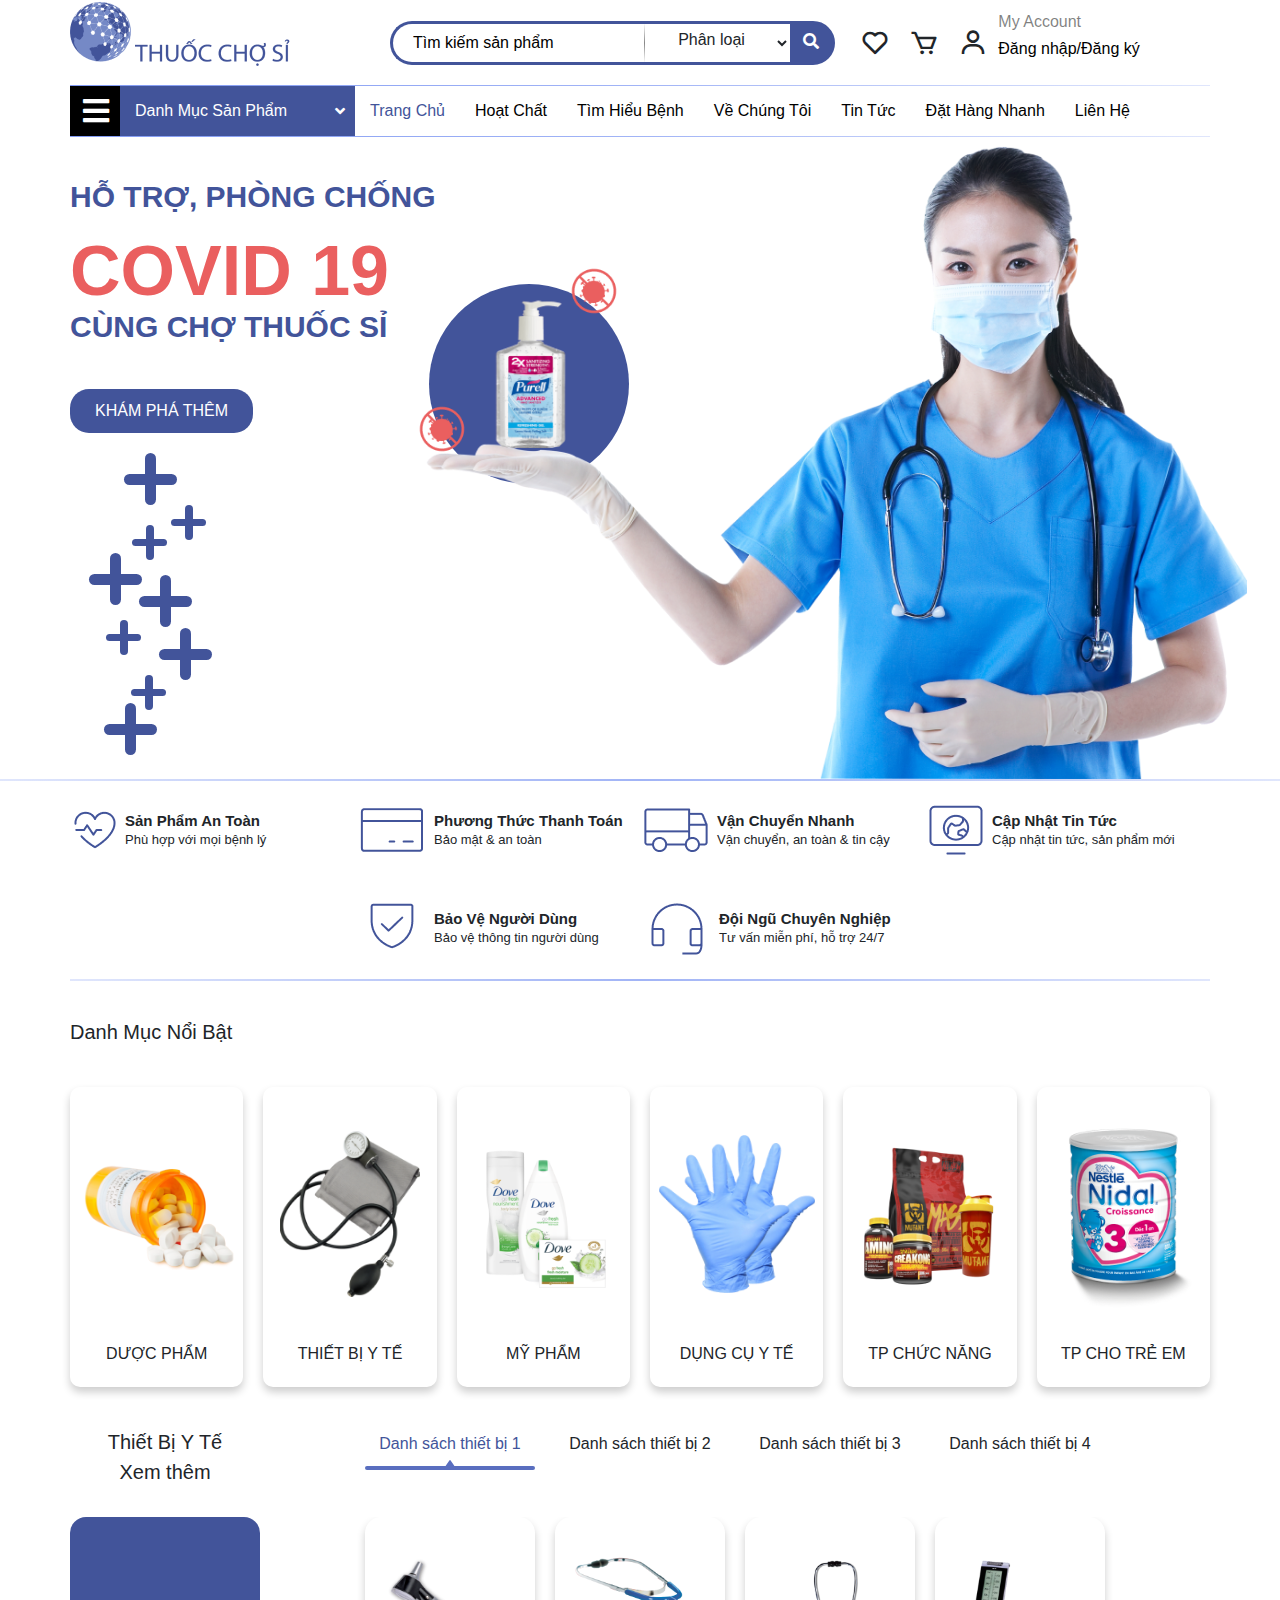
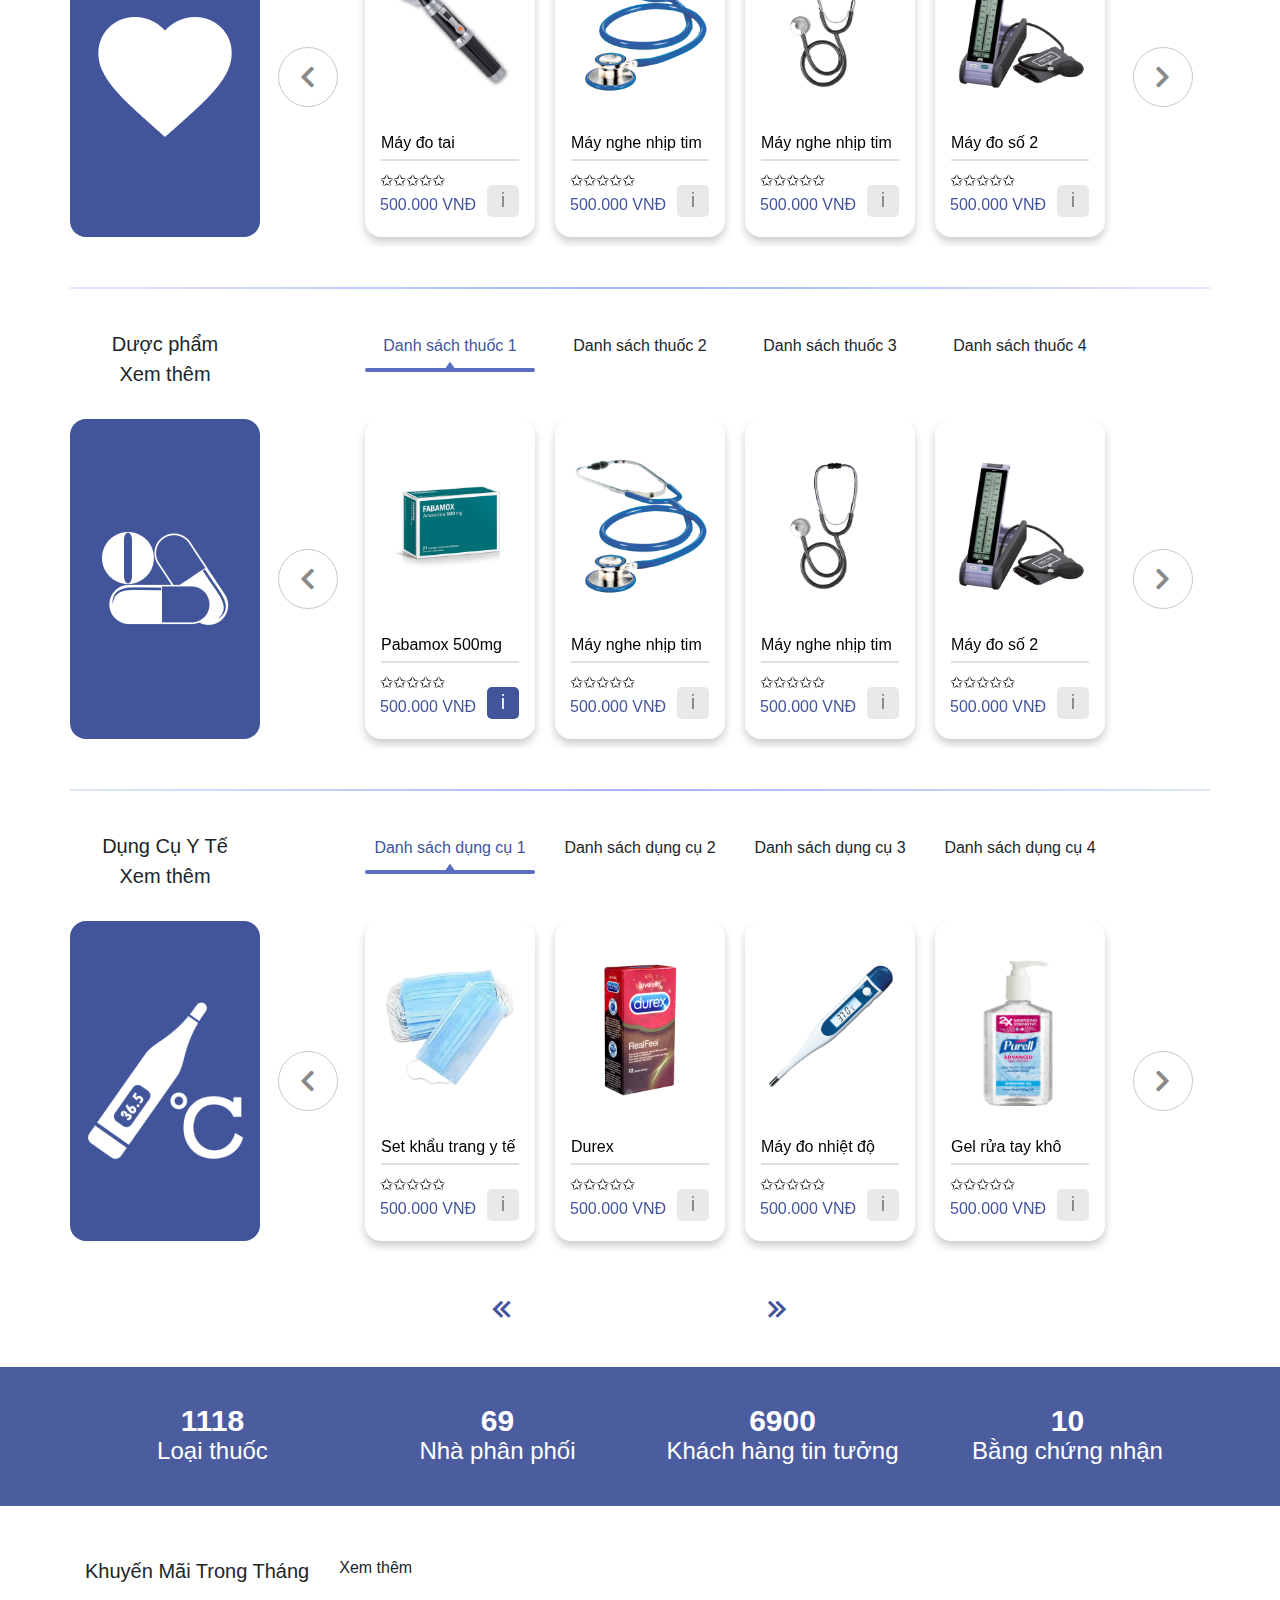
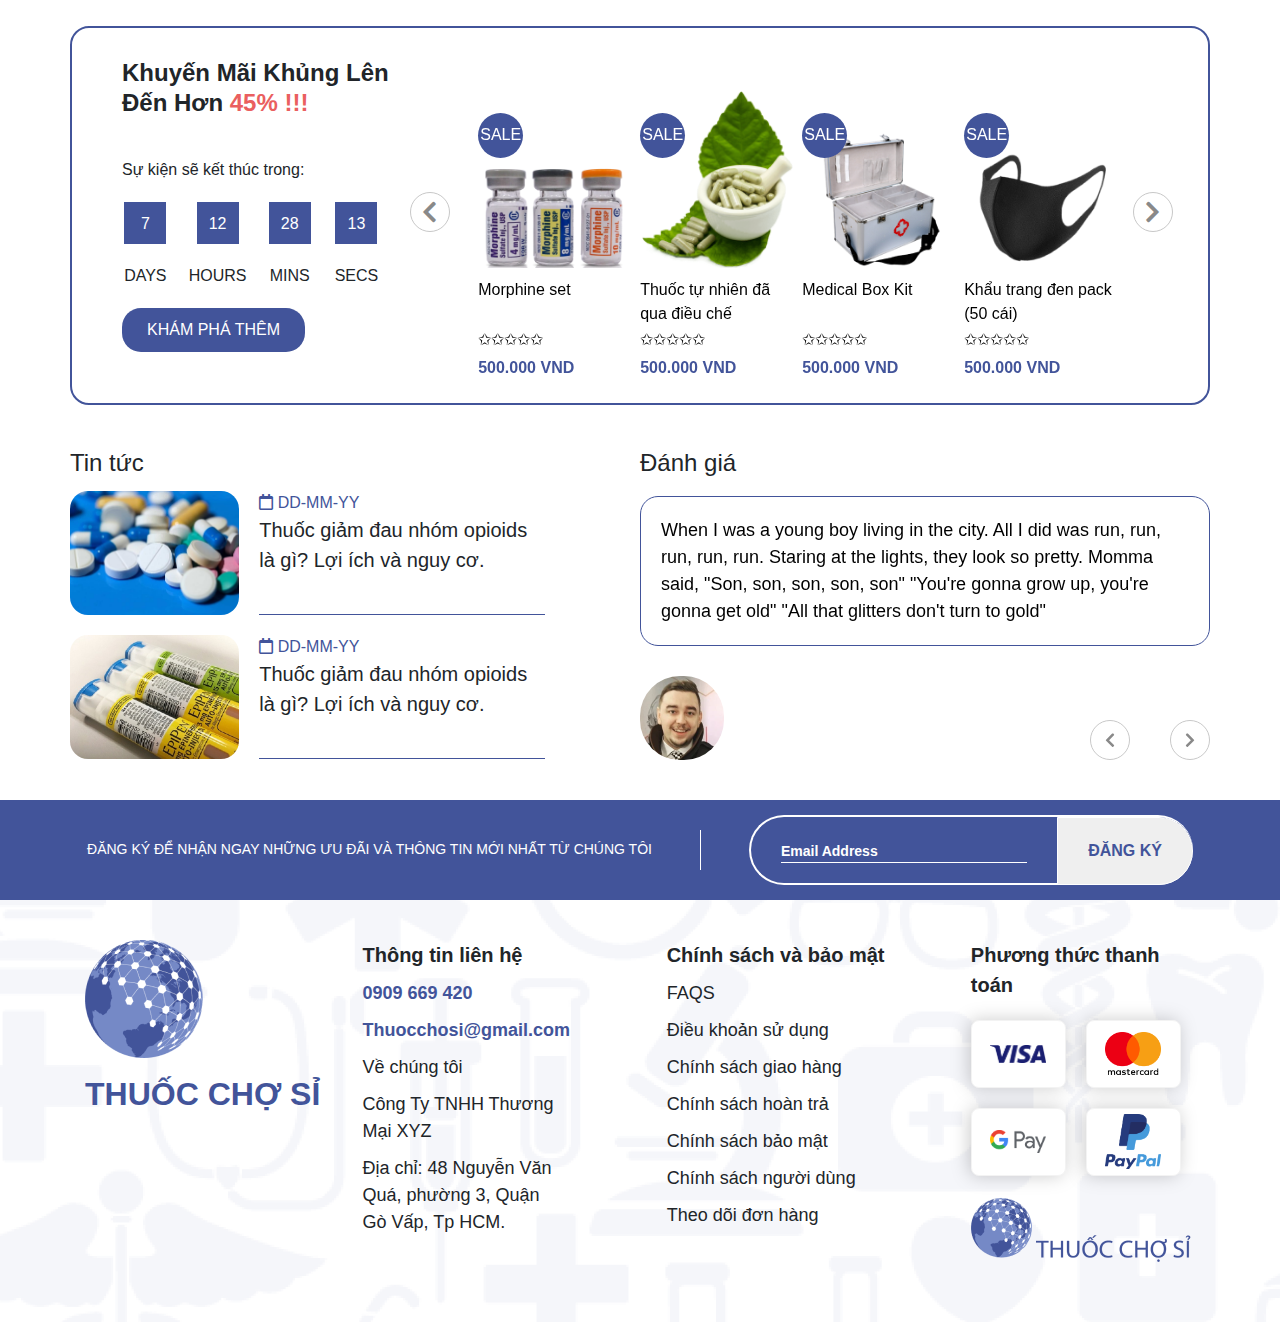
==== commit 8128bc6b: "update homepage responsive" ====
--- a/index.html
+++ b/index.html
@@ -14,20 +14,20 @@
 
     <div class="container page-header">
       <div class="navbar p-0">
-        <div class="navbar-top col-lg-12 row p-0 m-0">
+        <div class="navbar-top col-12 col-lg-12 d-flex flex-wrap p-0 m-0">
           <div class="hamburg col-2 d-flex justify-content-center align-items-center"><i class="fas fa-bars"></i></div>
-          <a class="navbar-brand col col-lg-3" href="#">
+          <a class="navbar-brand col-5 col-lg-3" href="#">
             <img src="img/logo.png" />
           </a>
 
-          <div class="searchbar d-flex align-items-center col-lg-5">
+          <div class="searchbar col-12 d-flex align-items-center col-lg-5">
             <div class="input-group searchbar-group">
 
-              <input type="text" class="form-control" id="searchbarinput" placeholder="Tìm kiếm sản phẩm"/>
-
-              <div class="input-group-btn">
+              <input type="text" class="form-control search-input" id="searchbarinput" placeholder="Tìm kiếm sản phẩm"/>
+
+              <div class="input-group-btn search-category">
                 <select id="phanloaisp" class="input-group btn btn-default dropdown-toggle form-control">
-                  <option value="" selected hidden>Phân loại sản phẩm</option>
+                  <option value="" selected hidden>Phân loại</option>
                   <option value="1">Dược phẩm</option>
                   <option value="2">Thiết bị y tế</option>
                   <option value="3">Mỹ phẩm</option>
@@ -41,19 +41,18 @@
                 <button class="btn btn-default" type="button"><i class="fas fa-search"></i></button>
               </div>
             </div>
-            <div class="search-btn-bg"></div>
-          </div>
-
-          <div class="user col-2 col-lg-4 row">
-            <div class="icon col-2 col-lg-1 d-flex align-items-center">
+          </div>
+
+          <div class="user col-5 col-lg-4 row">
+            <div class="icon col-4 col-lg-1 d-flex align-items-center">
               <i class="bx bx-heart"></i>
               <div class="counter d-flex justify-content-center align-items-center">0</div>
             </div>
-            <div class="icon col-12 col-lg-1 d-flex align-items-center">
+            <div class="icon col-4 col-lg-1 d-flex align-items-center">
               <i class="bx bx-cart"></i>
               <div class="counter d-flex justify-content-center align-items-center">0</div>
             </div>
-            <div class="user-account col col-lg-7 row align-items-center">
+            <div class="user-account col-3 col-lg-7 row align-items-center">
               <div class="icon col col-lg-1 d-flex align-items-center mr-2"><i class="bx bx-user"></i></div>
               <div class="user-action col row p-0 m-0">
                 <div class="action-desc col-lg-12">
@@ -151,116 +150,114 @@
     <div class="divider"></div>
 
     <div class="container feature p-0">
-      <div class="feature-des d-flex justify-content-center row m-0">
-        <div class="feature-content my-4 mx-2 col p-0 d-flex">
-          <img src="img/heartbeat.png" alt="">
+      <div class="feature-des col-12 col-lg-12 p-0 d-flex justify-content-center flex-wrap">
+        <div class="feature-content my-4 mx-0 col-4 col-lg-3 p-0 d-flex">
+          <div class="ft-img-holder"><img src="img/heartbeat.png" alt=""></div>
           <div class="ft-text">
             <p>Sản Phẩm An Toàn</p>
             <p>Phù hợp với mọi bệnh lý</p>
           </div>
         </div>
-        <div class="feature-content my-4 mx-2 col p-0 d-flex">
-          <img src="img/CreditCard.png" alt="">
+        <div class="feature-content my-4 mx-0 col-4 col-lg-3 p-0 d-flex">
+          <div class="ft-img-holder"><img src="img/CreditCard.png" alt=""></div>
           <div class="ft-text">
             <p>Phương Thức Thanh Toán</p>
             <p>Bảo mật & an toàn</p>
           </div>
         </div>
-        <div class="feature-content my-4 mx-2 col p-0 d-flex">
-          <img src="img/Truck.png" alt="">
+        <div class="feature-content my-4 mx-0 col-4 col-lg-3 p-0 d-flex">
+          <div class="ft-img-holder"><img src="img/Truck.png" alt=""></div>
           <div class="ft-text">
             <p>Vận Chuyển Nhanh</p>
             <p>Vận chuyển, an toàn & tin cậy</p>
           </div>
         </div>
-        <div class="feature-content my-4 mx-2 col p-0 d-flex">
-          <img src="img/Group 3.png" alt="">
+        <div class="feature-content my-4 mx-0 col-4 col-lg-3 p-0 d-flex">
+          <div class="ft-img-holder"><img src="img/Group 3.png" alt=""></div>
           <div class="ft-text">
             <p>Cập Nhật Tin Tức</p>
             <p>Cập nhật tin tức, sản phẩm mới</p>
           </div>
         </div>
-      </div>
-
-      <div class="feature-des d-flex justify-content-center row m-0">
-        <div class="feature-content my-4 mx-2 col p-0 d-flex"></div>
-        <div class="feature-content my-4 mx-2 col p-0 d-flex">
-          <div style="width:74px; text-align:center;"><img src="img/ShieldCheck.png" alt=""></div>
+        <div class="feature-content my-4 mx-0 col-4 col-lg-3 p-0 d-flex">
+          <div class="ft-img-holder" style="width:74px; text-align:center;"><img src="img/ShieldCheck.png" alt=""></div>
           <div class="ft-text">
             <p>Bảo Vệ Người Dùng</p>
             <p>Bảo vệ thông tin người dùng</p>
           </div>
         </div>
-        <div class="feature-content my-4 mx-2 col p-0 d-flex">
-          <div style="width:74px; text-align:center;"><img src="img/support.png" alt=""  style="height: 50px;"></div>
+        <div class="feature-content my-4 mx-0 col-4 col-lg-3 p-0 d-flex">
+          <div class="ft-img-holder" style="width:74px; text-align:center;"><img src="img/support.png" alt=""></div>
           <div class="ft-text">
             <p>Đội Ngũ Chuyên Nghiệp</p>
             <p>Tư vấn miễn phí, hỗ trợ 24/7</p>
           </div>
         </div>
-        <div class="feature-content my-4 mx-2 col p-0 d-flex"></div>
-      </div>
+      </div>
+
       <div class="divider"></div>
     </div>
 
     <div class="container category-ft p-0">
       <div class="title">Danh Mục Nổi Bật</div>
-      <div class="categories col-lg-12 row d-flex m-0 p-0">
-        <div class="category-ft-card col">
-          <div class="thumb-wrapper d-flex align-items-center">
+      <div class="categories col-12 col-lg-12 d-flex">
+        <div class="category-ft-card col-5 col-lg">
+          <div class="thumb-wrapper d-flex align-items-center justify-content-center">
             <div class="category-thumb d-flex justify-content-center">
             <img class="category-tn" src="img/duocpham.png" alt="">
             </div>
           </div>
           <div class="category-title">DƯỢC PHẨM</div>
-        </div> <!-- dược phẩm -->
-        <div class="category-ft-card col">
-          <div class="thumb-wrapper d-flex align-items-center">
+        </div>
+        <div class="category-ft-card col-5 col-lg">
+          <div class="thumb-wrapper d-flex align-items-center justify-content-center">
             <div class="category-thumb d-flex justify-content-center">
             <img class="category-tn" src="img/medicalkit.png" alt="">
             </div>
           </div>
           <div class="category-title">THIẾT BỊ Y TẾ</div>
-        </div> <!-- thiết bị y tế -->
-        <div class="category-ft-card col">
-          <div class="thumb-wrapper d-flex align-items-center">
+        </div>
+        <div class="category-ft-card col-5 col-lg">
+          <div class="thumb-wrapper d-flex align-items-center justify-content-center">
             <div class="category-thumb d-flex justify-content-center">
             <img class="category-tn" src="img/mypham.png" alt="">
             </div>
           </div>
           <div class="category-title">MỸ PHẨM</div>
-        </div> <!-- mỹ phẩm --> 
-        <div class="category-ft-card col">
-          <div class="thumb-wrapper d-flex align-items-center">
+        </div>
+        <div class="category-ft-card col-5 col-lg">
+          <div class="thumb-wrapper d-flex align-items-center justify-content-center">
             <div class="category-thumb d-flex justify-content-center">
             <img class="category-tn" src="img/medicaltools.png" alt="">
             </div>
           </div>
           <div class="category-title">DỤNG CỤ Y TẾ</div>
-        </div> <!-- dụng cụ y tế -->
-        <div class="category-ft-card col">
-          <div class="thumb-wrapper d-flex align-items-center">
+        </div>
+        <div class="category-ft-card col-5 col-lg">
+          <div class="thumb-wrapper d-flex align-items-center justify-content-center">
             <div class="category-thumb d-flex justify-content-center">
             <img class="category-tn" src="img/tpchucnang.png" alt="">
             </div>
           </div>
           <div class="category-title">TP CHỨC NĂNG</div>
-        </div> <!-- thực phẩm chức năng -->
-        <div class="category-ft-card col">
-          <div class="thumb-wrapper d-flex align-items-center">
+        </div>
+        <div class="category-ft-card col-5 col-lg">
+          <div class="thumb-wrapper d-flex align-items-center justify-content-center">
             <div class="category-thumb d-flex justify-content-center">
             <img class="category-tn" src="img/tptreem.png" alt="">
             </div>
           </div>
           <div class="category-title">TP CHO TRẺ EM</div>
-        </div> <!-- thực phẩm cho trẻ em -->
+        </div>
       </div>
       
     </div>
     
     <div class="container category-pd p-0">
       <div class="category-pd-title row m-0">
-        <div class="slider-title title col-lg-2">Thiết Bị Y Tế</div>
+        <div class="slider-title title col col-lg-2">Thiết Bị Y Tế
+          <div class="see-more col">Xem thêm</div>
+        </div>
         <div class="col-lg-1"></div>
         <div class="col-lg-8 p-0 d-flex slider-list">
           <div class="col">
@@ -586,7 +583,9 @@
       </div>
       
       <div class="category-pd-title row m-0">
-        <div class="slider-title title col-lg-2">Dược phẩm</div>
+        <div class="slider-title title col col-lg-2">Dược phẩm
+          <div class="see-more col">Xem thêm</div>
+        </div>
         <div class="col-lg-1"></div>
         <div class="col-lg-8 p-0 d-flex slider-list">
           <div class="col">
@@ -912,7 +911,9 @@
       </div>
 
       <div class="category-pd-title row m-0">
-        <div class="slider-title title col-lg-2">Dụng cụ Y Tế</div>
+        <div class="slider-title title col col-lg-2">Dụng Cụ Y Tế
+          <div class="see-more col">Xem thêm</div>
+        </div>
         <div class="col-lg-1"></div>
         <div class="col-lg-8 p-0 d-flex slider-list">
           <div class="col">
@@ -1241,16 +1242,19 @@
 
     <div class="statistics">
       <div class="container d-flex justify-content-center align-items-center p-0">
-        <div class="stat-content col" id="numofmed">1118<p class="stat-type">Loại thuốc</p></div>
-        <div class="stat-content col" id="supplier">69<p class="stat-type">Nhà phân phối</p></div>
-        <div class="stat-content col" id="customer">6900<p class="stat-type">Khách hàng tin tưởng</p></div>
-        <div class="stat-content col" id="degree">10<p class="stat-type">Bằng chứng nhận</p></div>
+        <div class="stat-content col-6 col-lg" id="numofmed">1118<p class="stat-type">Loại thuốc</p></div>
+        <div class="stat-content col-6 col-lg" id="supplier">69<p class="stat-type">Nhà phân phối</p></div>
+        <div class="stat-content col-6 col-lg" id="customer">6900<p class="stat-type">Khách hàng tin tưởng</p></div>
+        <div class="stat-content col-6 col-lg" id="degree">10<p class="stat-type">Bằng chứng nhận</p></div>
       </div>
     </div>
 
     <div class="container monthly-promo p-0">
-      <span style="font-size: 20px;">Khuyến Mãi Trong Tháng</span>
-      <div class="promo row">
+      <div class="promo-wrapper d-flex">
+        <div class="col-auto" style="font-size: 20px;">Khuyến Mãi Trong Tháng</div>
+        <div class="see-more col">Xem thêm</div>
+      </div>
+      <div class="promo row col-12">
         <div class="promo-info col-lg-3">
           <div class="sale-info">
             Khuyến Mãi Khủng Lên Đến Hơn <span id="percent">45% !!!</span>
@@ -1258,19 +1262,19 @@
           <div class="promo-timer">
             Sự kiện sẽ kết thúc trong:
             <div class="timer d-flex">
-              <div class="timer-content col d-flex flex-column align-items-center">
+              <div class="timer-content col-2 col-lg d-flex flex-column align-items-center">
                 <div class="timer-box day" id="days"></div>
                 DAYS
               </div>
-              <div class="timer-content col d-flex flex-column align-items-center">
+              <div class="timer-content col-2 col-lg d-flex flex-column align-items-center">
                 <div class="timer-box hour" id="hours"></div>
                 HOURS
               </div>
-              <div class="timer-content col d-flex flex-column align-items-center">
+              <div class="timer-content col-2 col-lg d-flex flex-column align-items-center">
                 <div class="timer-box minute" id="minutes"></div>
                 MINS
               </div>
-              <div class="timer-content col d-flex flex-column align-items-center">
+              <div class="timer-content col-2 col-lg d-flex flex-column align-items-center">
                 <div class="timer-box second" id="seconds"></div>
                 SECS
               </div>
@@ -1293,7 +1297,7 @@
             <div class="promo-slider carousel-inner d-flex">
 
               <div class="carousel-item active">
-                <div class="promo-slider-card col px-1">
+                <div class="promo-slider-card col col-lg px-1">
                   <div class="promo-card col-lg-12 p-0 d-flex flex-column">
                     <div class="sale-badge d-flex justify-content-center align-items-center">SALE</div>
                     <div class="promo-card-thumb d-flex justify-content-center align-items-end"><img src="img/morphin.png" alt=""></div>
@@ -1303,7 +1307,7 @@
                   </div>
                 </div>
 
-                <div class="promo-slider-card col px-1">
+                <div class="promo-slider-card col col-lg px-1">
                   <div class="promo-card col-lg-12 p-0 d-flex flex-column">
                     <div class="sale-badge d-flex justify-content-center align-items-center">SALE</div>
                     <div class="promo-card-thumb d-flex justify-content-center align-items-end"><img src="img/herbal.png" alt=""></div>
@@ -1313,7 +1317,7 @@
                   </div>
                 </div>
 
-                <div class="promo-slider-card col px-1">
+                <div class="promo-slider-card col col-lg px-1">
                   <div class="promo-card col-lg-12 p-0 d-flex flex-column">
                     <div class="sale-badge d-flex justify-content-center align-items-center">SALE</div>
                     <div class="promo-card-thumb d-flex justify-content-center align-items-end"><img src="img/medbox.png" alt=""></div>
@@ -1323,7 +1327,7 @@
                   </div>
                 </div>
 
-                <div class="promo-slider-card col px-1">
+                <div class="promo-slider-card col col-lg px-1">
                   <div class="promo-card col-lg-12 p-0 d-flex flex-column">
                     <div class="sale-badge d-flex justify-content-center align-items-center">SALE</div>
                     <div class="promo-card-thumb d-flex justify-content-center align-items-end"><img src="img/blackmask.png" alt=""></div>
@@ -1335,7 +1339,7 @@
               </div>
 
               <div class="carousel-item">
-                <div class="promo-slider-card col px-1">
+                <div class="promo-slider-card col col-lg px-1">
                   <div class="promo-card col-lg-12 p-0 d-flex flex-column">
                     <div class="sale-badge d-flex justify-content-center align-items-center">SALE</div>
                     <div class="promo-card-thumb d-flex justify-content-center align-items-end"><img src="img/morphin.png" alt=""></div>
@@ -1345,7 +1349,7 @@
                   </div>
                 </div>
 
-                <div class="promo-slider-card col px-1">
+                <div class="promo-slider-card col col-lg px-1">
                   <div class="promo-card col-lg-12 p-0 d-flex flex-column">
                     <div class="sale-badge d-flex justify-content-center align-items-center">SALE</div>
                     <div class="promo-card-thumb d-flex justify-content-center align-items-end"><img src="img/herbal.png" alt=""></div>
@@ -1355,7 +1359,7 @@
                   </div>
                 </div>
 
-                <div class="promo-slider-card col px-1">
+                <div class="promo-slider-card col col-lg px-1">
                   <div class="promo-card col-lg-12 p-0 d-flex flex-column">
                     <div class="sale-badge d-flex justify-content-center align-items-center">SALE</div>
                     <div class="promo-card-thumb d-flex justify-content-center align-items-end"><img src="img/medbox.png" alt=""></div>
@@ -1365,7 +1369,7 @@
                   </div>
                 </div>
 
-                <div class="promo-slider-card col px-1">
+                <div class="promo-slider-card col col-lg px-1">
                   <div class="promo-card col-lg-12 p-0 d-flex flex-column">
                     <div class="sale-badge d-flex justify-content-center align-items-center">SALE</div>
                     <div class="promo-card-thumb d-flex justify-content-center align-items-end"><img src="img/blackmask.png" alt=""></div>
@@ -1392,8 +1396,8 @@
       </div>
     </div>
 
-    <div class="container news-ratings d-flex p-0">
-      <div class="news col-lg-5">
+    <div class="container news-ratings d-flex">
+      <div class="news col-12 col-lg-5">
         Tin tức
         <div class="article d-flex">
           <div class="article-thumb" style="background-image: url('img/article1.png');"></div>
@@ -1413,7 +1417,7 @@
         </div>
       </div>
       <div class="col"></div>
-      <div class="ratings col-lg-6">
+      <div class="ratings col-12 col-lg-6">
         Đánh giá
         <div class="ratings-slider carousel slide" id="rv-Carousel" data-ride="carousel" data-interval="0">
           <div class="review carousel-inner">
@@ -1452,7 +1456,7 @@
           </div>
           <div class="review-control col p-0 d-flex align-self-end justify-content-end">
             <div data-target="#rv-Carousel" data-slide="prev" class="ctrl rv-ctrl d-flex justify-content-center align-items-center"><i class="fas fa-chevron-left"></i></div>
-            <div data-target="#rv-Carousel" data-slide="prev" class="ctrl rv-ctrl d-flex justify-content-center align-items-center"><i class="fas fa-chevron-right"></i></div>
+            <div data-target="#rv-Carousel" data-slide="next" class="ctrl rv-ctrl d-flex justify-content-center align-items-center"><i class="fas fa-chevron-right"></i></div>
           </div>
         </div>
       </div>
@@ -1480,9 +1484,9 @@
             </div>
             THUỐC CHỢ SỈ
           </div>
-          <div class="footer-info col-lg-9 p-0">
-            <div class="footer-contact">
-              <div class="footer-col-lg-title">Thông tin liên hệ</div>
+          <div class="footer-info col-lg-9 p-0 d-flex">
+            <div class="footer-contact col p-0">
+              <div class="footer-col-title">Thông tin liên hệ</div>
               <ul id="contact">
                 <li class="action-clipboard">0909 669 420</li>
                 <li class="action-clipboard">Thuocchosi@gmail.com</li>
@@ -1491,9 +1495,9 @@
                 <li>Địa chỉ: 48 Nguyễn Văn Quá, phường 3, Quận Gò Vấp, Tp HCM.</li>
               </ul>
             </div>
-            <div class="footer-pp">
-              <div class="footer-col-lg-title">Chính sách và bảo mật</div>
-              <ul id="contact">
+            <div class="footer-pp col p-0">
+              <div class="footer-col-title">Chính sách và bảo mật</div>
+              <ul id="pp">
                 <li>FAQS</li>
                 <li>Điều khoản sử dụng</li>
                 <li>Chính sách giao hàng</li>
@@ -1503,8 +1507,8 @@
                 <li>Theo dõi đơn hàng</li>
               </ul>
             </div>
-            <div class="footer-paymethod">
-              <div class="footer-col-lg-title">Phương thức thanh toán</div>
+            <div class="footer-paymethod col p-0">
+              <div class="footer-col-title">Phương thức thanh toán</div>
               <div class="methods d-flex flex-wrap">
                 <div id="visa" class="method d-flex justify-content-center align-items-center">
                   <img src="img/visa.png" alt="visa">
@@ -1518,6 +1522,9 @@
                 <div id="paypal" class="method d-flex justify-content-center align-items-center">
                   <img src="img/paypal.png" alt="paypal">
                 </div>
+              </div>
+              <div class="footer-mb-logo">
+                <img src="img/logo.png" alt="">
               </div>
             </div>
           </div>
--- a/css/home.css
+++ b/css/home.css
@@ -157,8 +157,11 @@
 }
 
 #searchbarinput{
-    border: none;
     padding-left: 20px;
+    border: 3px solid var(--major-color);
+    border-right: none;
+    border-radius: 22px 0px 0px 22px;
+    height: 44px;
 }
 
 #searchbarinput::placeholder{
@@ -169,13 +172,6 @@
     border: none;
     border-left: 1px solid;
     border-image: repeating-linear-gradient(to bottom, rgba(0, 0, 0,0), rgba(0, 0, 0,.47), rgba(0, 0, 0,0)) 1;
-}
-
-.searchbar-group{
-    background-color: transparent;
-    border: 3px solid var(--major-color);
-    border-radius: 24px;
-    overflow: hidden;
 }
 
 .action-desc{
@@ -192,10 +188,21 @@
     top:0px;
     color: white;
     background-color: var(--major-color);
-}
+    border: 3px solid var(--major-color);
+    border-radius: 0px 22px 22px 0px;
+}
+
+.search-category{
+    border: 3px solid var(--major-color);
+    border-left: none;
+    border-right: none;
+}
+
+
 .search-btn button{
     border: none;
     color: white;
+    padding-left: 10px;
     border-radius: 0px 24px 24px 0px;
 }
 
@@ -439,6 +446,10 @@
 
 .thumb-wrapper{
     height: 85%;
+}
+
+.categories{
+    padding: 0px
 }
 
 .category-tn{
@@ -1515,14 +1526,17 @@
     .hamburg{
         display: none !important;
     }
+    .news-ratings{
+        padding: 0;
+    }
 }
 
 @media (max-width: 767.98px) {
     .page-header{
-        height: 75px;
+        height: 116px;
     }
     .navbar-top{
-        height: 75px;
+        height: 62px;
     }
     .navbar-bottom{
         display: none;
@@ -1537,30 +1551,35 @@
         margin-right: 10px;
     }
     .navbar-brand img{
-        width: 70%;
+        width: 80%;
     }
     .hamburg{
         display: block;
         font-size: 3em;
     }
-    .banner-btn,.searchbar, .user-account .user-action, .user .icon:first-child{
+    .promo-slider-control, .promo-button,.sale-info ,.product-slider-divider,.virus ,.banner-btn, .user-action, .slider-list, .product-slider-control, .cate-pd-card, .product-slider-paging{
         display: none !important;
     }
     .user > *{
-        margin-right: 5px;
+        margin-right: 0px;
     }
     .user-account{
         display: flex;
-        justify-content: end;
+        justify-content: space-around;
+        padding-left: 5px;
+        margin-left: 0px;
+        margin-right: 0px;
     }
     .user{
-        margin-right: 10px;
+        margin-right: 0px;
+        padding-right: 0px;
     }
     .user .icon:nth-child(2){
         margin-left: 0;
-    }
-
-    .navbar-top{
+        
+    }
+
+    .page-header{
         border-bottom: 1px solid #6382F0;
     }
 
@@ -1595,4 +1614,250 @@
         left: 55px !important;
         top: 65px !important;
     }
+    
+    .hamburg, .navbar-brand, .user{
+        order: 1;
+    }
+    .searchbar{
+        align-items: start !important;
+        order: 2;
+    }
+
+    .feature{
+        height: 155px;
+    }
+
+    .feature-content{
+        margin-top: 10px !important;
+        margin-bottom: 15px !important;
+        justify-content: center;
+        flex-direction: column;
+        text-align: center;
+    }
+    .ft-text p:first-child{
+        height: 1.2em !important;
+        font-size: 0.7em !important;
+        line-height: 1em;
+    }
+
+    .ft-text p:nth-child(2){
+        font-size: 9.5px !important;
+    }
+    
+    .feature-content img{
+        width: 3em !important;
+    }
+    .ft-img-holder{
+        display: flex;
+        justify-content: center;
+        align-items: center;
+        width: 100% !important;
+        height: 40px;
+    }
+    .ft-text{
+        height: 2em;
+    }
+
+    footer{
+        height: 226px;
+    }
+
+    #contact, #pp, .footer-col-title{
+        font-size: 0.6em !important;
+    }
+
+    .footer-contact, .footer-pp, .footer-paymethod {
+        margin: 10px;
+        margin-top: 0;
+    }
+
+    .footer-logo{
+        display: none !important;
+    }
+
+    .method{
+        width: 3.2em;
+        height: 2.5em;
+        margin-left: 10px;
+    }
+    .footer-mb-logo img{
+        width: 100%;
+    }
+
+    .categories{
+        padding-left: 15px;
+        padding-right: 15px;
+        padding-bottom: 20px;
+        overflow-x: scroll;
+        -ms-overflow-style: none;
+        scrollbar-width: none;
+    }
+
+    .categories::-webkit-scrollbar {
+        display: none;
+    }
+
+    .category-ft{
+        background-color: var(--major-color);
+    }
+    .category-ft > .title {
+        color: white;
+        padding-left: 15px;
+        padding-top: 20px;
+        font-weight: 600;
+    }
+
+    .category-ft-card{
+        background-color: white;
+    }
+    
+    .pd-carousel .carousel-inner > .carousel-item > div:last-child {
+        display: none;
+    }
+    .product-card {
+        font-size: 0.7em;
+    }
+
+    .product-pnr{
+        font-size: 1.3em;
+    }
+
+    .product-details{
+        margin-bottom: 10px;
+    }
+
+    .product-info {
+        margin-top: 5px;
+    }
+    
+    .slider-title.title {
+        display: flex;
+    }
+
+    .see-more{
+        display: flex;
+        justify-content: end;
+        font-size: 0.8em;
+        color: var(--major-color);
+    }
+    
+    .category-slider {
+        margin-bottom: 20px !important;
+    }
+
+    .statistics {
+        height: 180px;
+    }
+
+    .statistics > .container {
+        flex-wrap: wrap;
+        font-size: 0.8em;
+    }
+
+    .stat-type{
+        font-size: 0.8em;
+    }
+    .promo-wrapper > .see-more{
+        padding-top: 5px;
+        font-size: 1em;
+    }
+    .container.category-ft{
+        width: 100%;
+        max-width: 767.98px;
+    }
+
+    .promo{
+        margin-top: 20px;
+        padding: 0px;
+        border: none;
+    }
+
+    .promo-timer{
+        padding-top: 15px;
+        color: white;
+        text-align: center;
+        background-color: var(--major-color);
+    }
+
+    .timer{
+        justify-content: center;
+        padding-bottom: 10px;
+    }
+
+    .timer-content{
+        color: black;
+        background-color: white;
+    }
+
+    .timer-box{
+        color: black;
+        background-color: white;
+        display: flex;
+        align-self: center;
+        margin: 10px 0px;
+    }
+
+    #promo-carousel .carousel-inner > .carousel-item > div:last-child {
+        display: none;
+    }
+
+    #promo-carousel .carousel-inner > .carousel-item {
+        padding: 0;
+    }
+
+    .promo-slider-card{
+        width: 1em;
+    }
+
+    .promo-card-info{
+        width: 92%;
+    }
+
+    .promo-card-thumb{
+        height: 10em;
+    }
+
+    .promo-slider-card img{
+        width: 100%;
+    }
+
+    .sale-badge{
+        top: 10px
+    }
+
+    .news-ratings{
+        flex-wrap: wrap;
+        padding: 15px;
+    }
+    
+    .news {
+        margin-bottom: 20px;
+    }
+
+    .subscription{
+        height: 124px;
+    }
+
+    .subscription > .container > .vertical-divider{
+        display: none;
+    }
+    
+    .subscription > .container {
+        flex-direction: column;
+        text-align: center;
+    }
+
+    .email-sub{
+        width: 100%;
+        height: 48px;
+        margin-top: 10px;
+    }
+
+    .email-btn{
+        height: 45px;
+    }
+
+    footer > .container{
+        padding-top: 16px;
+    }
 }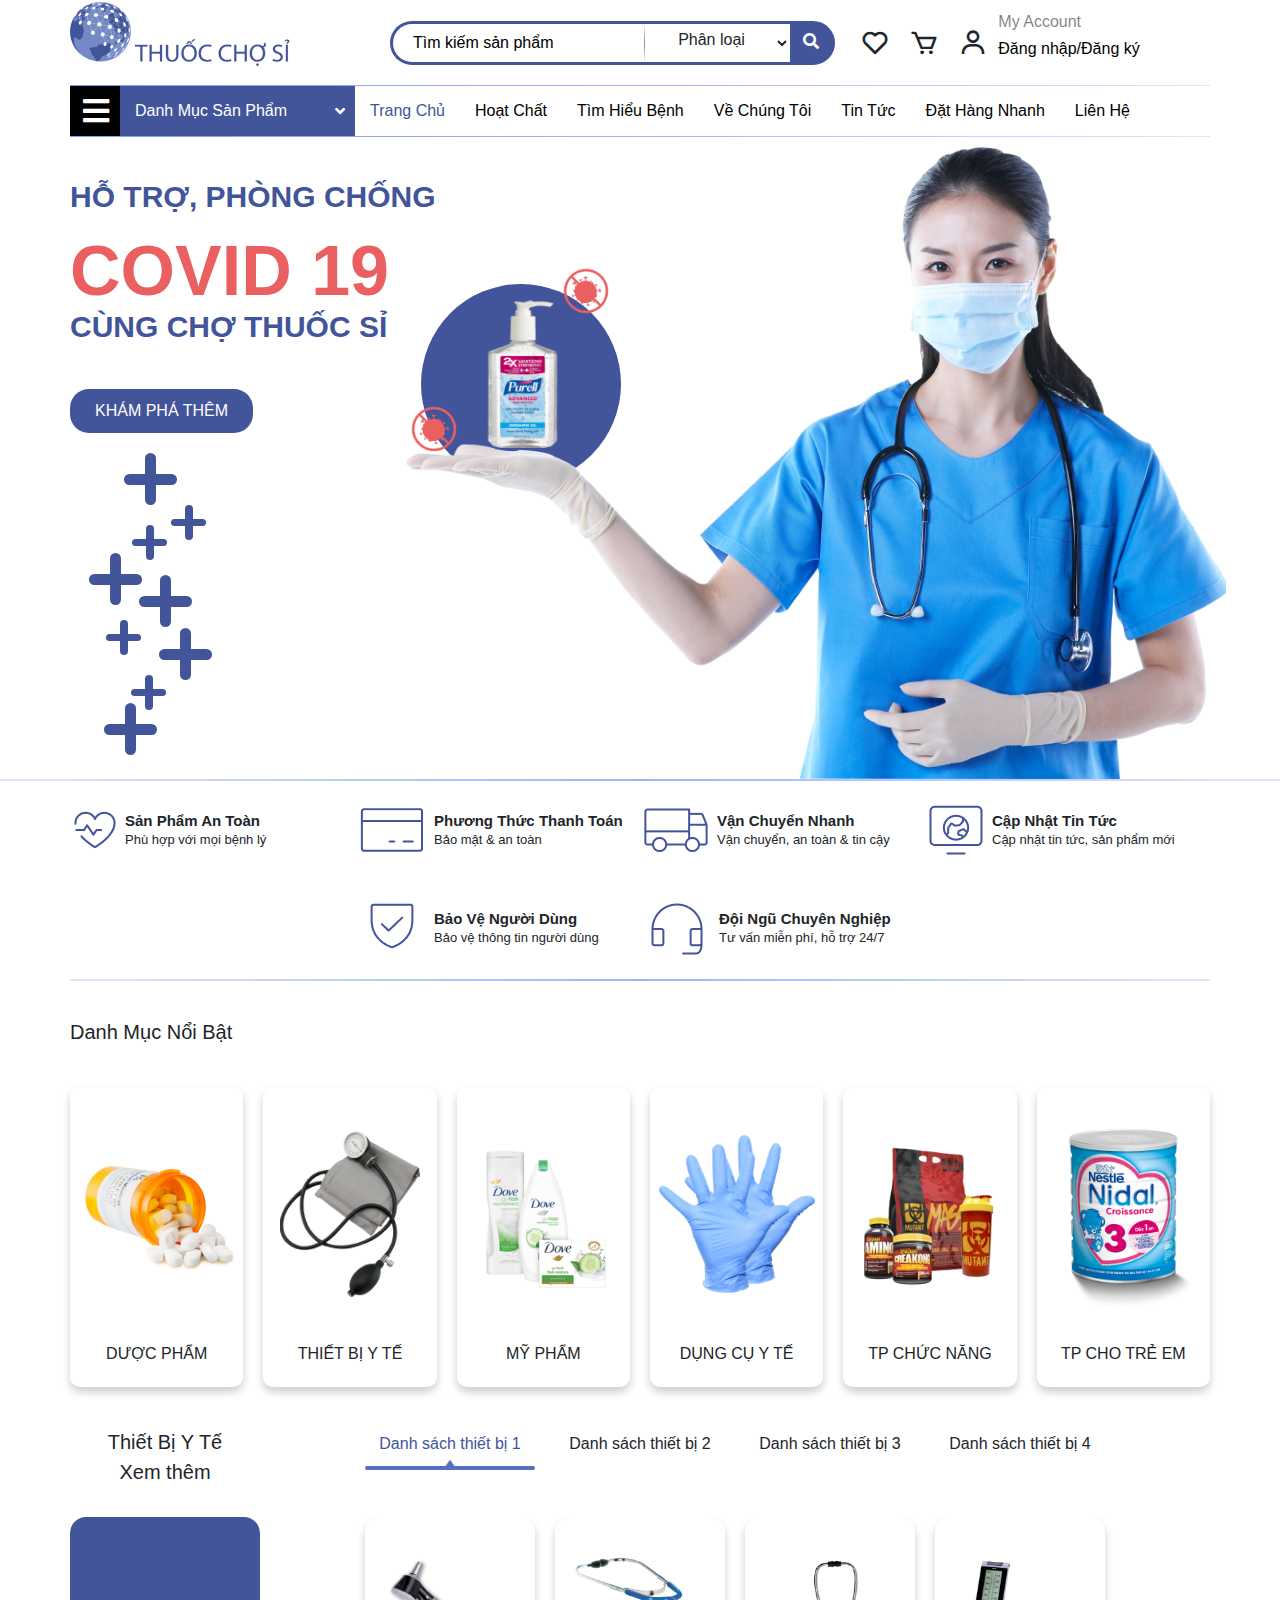
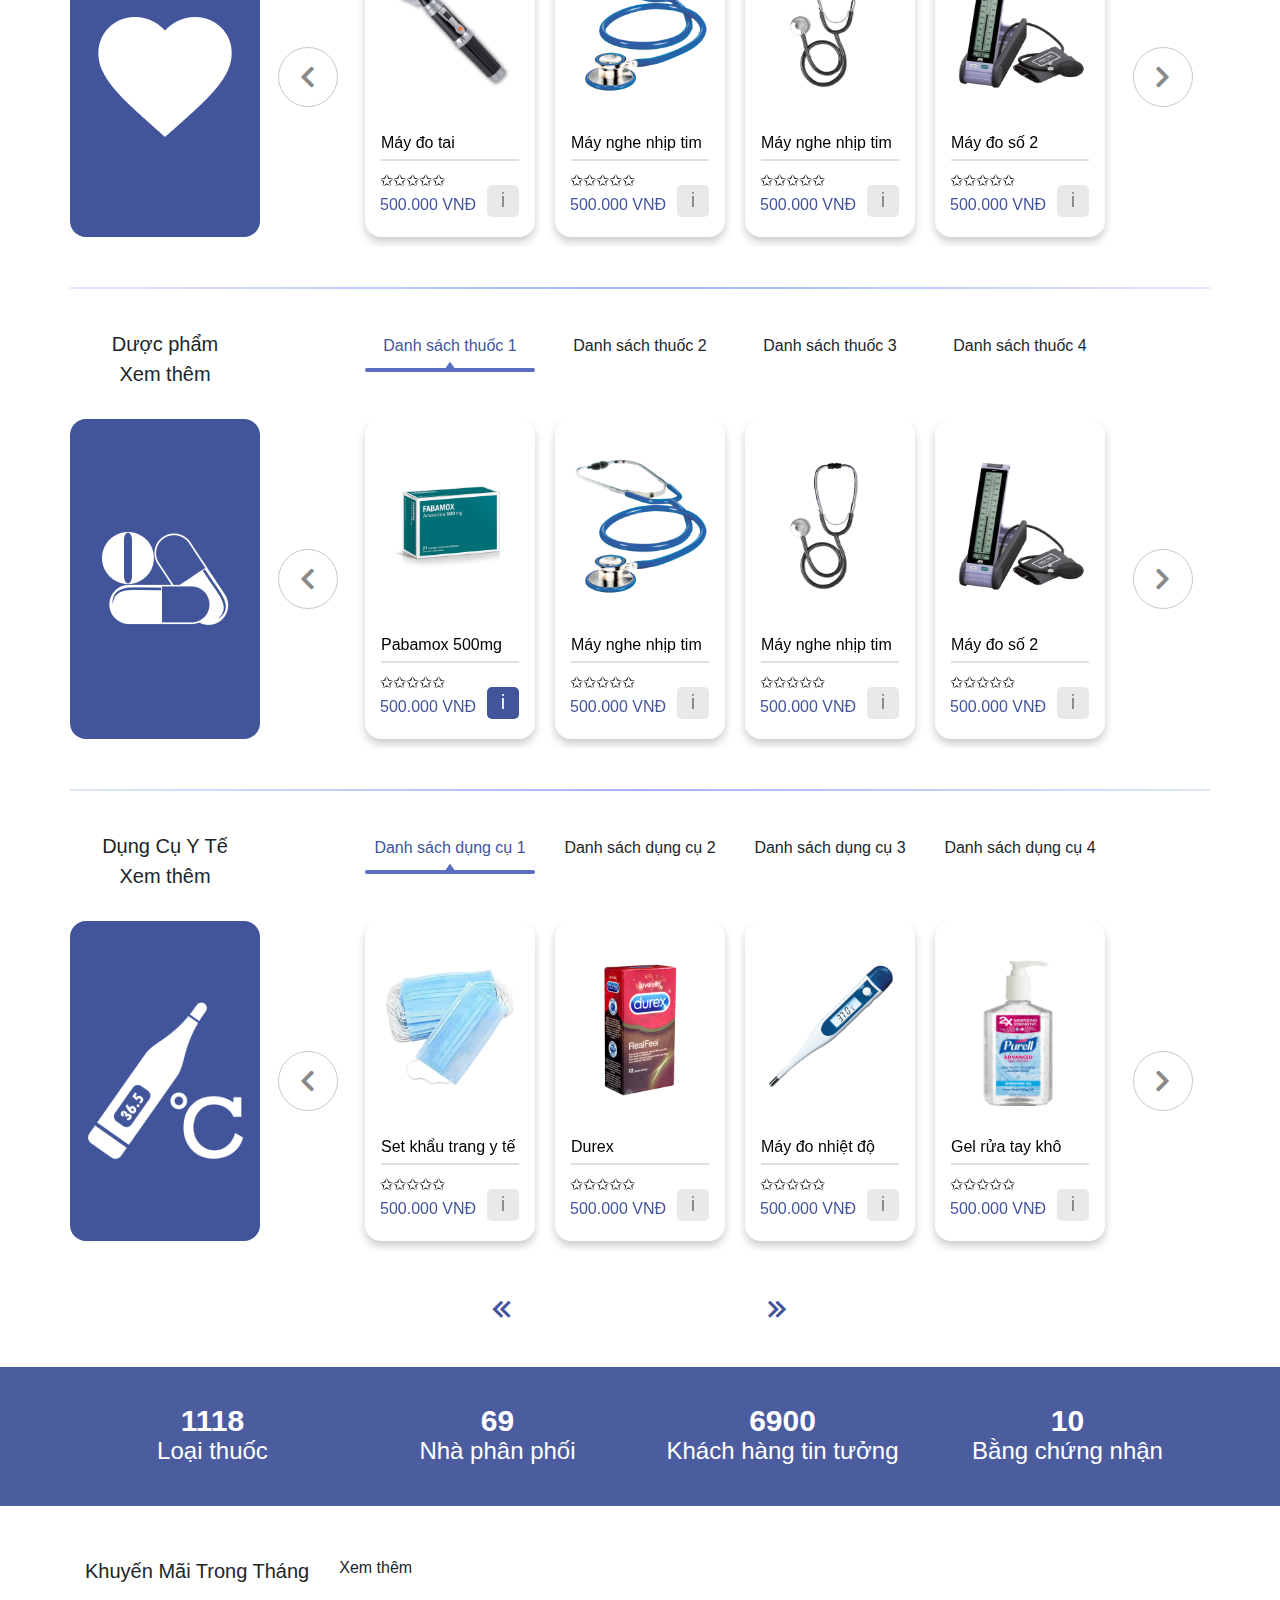
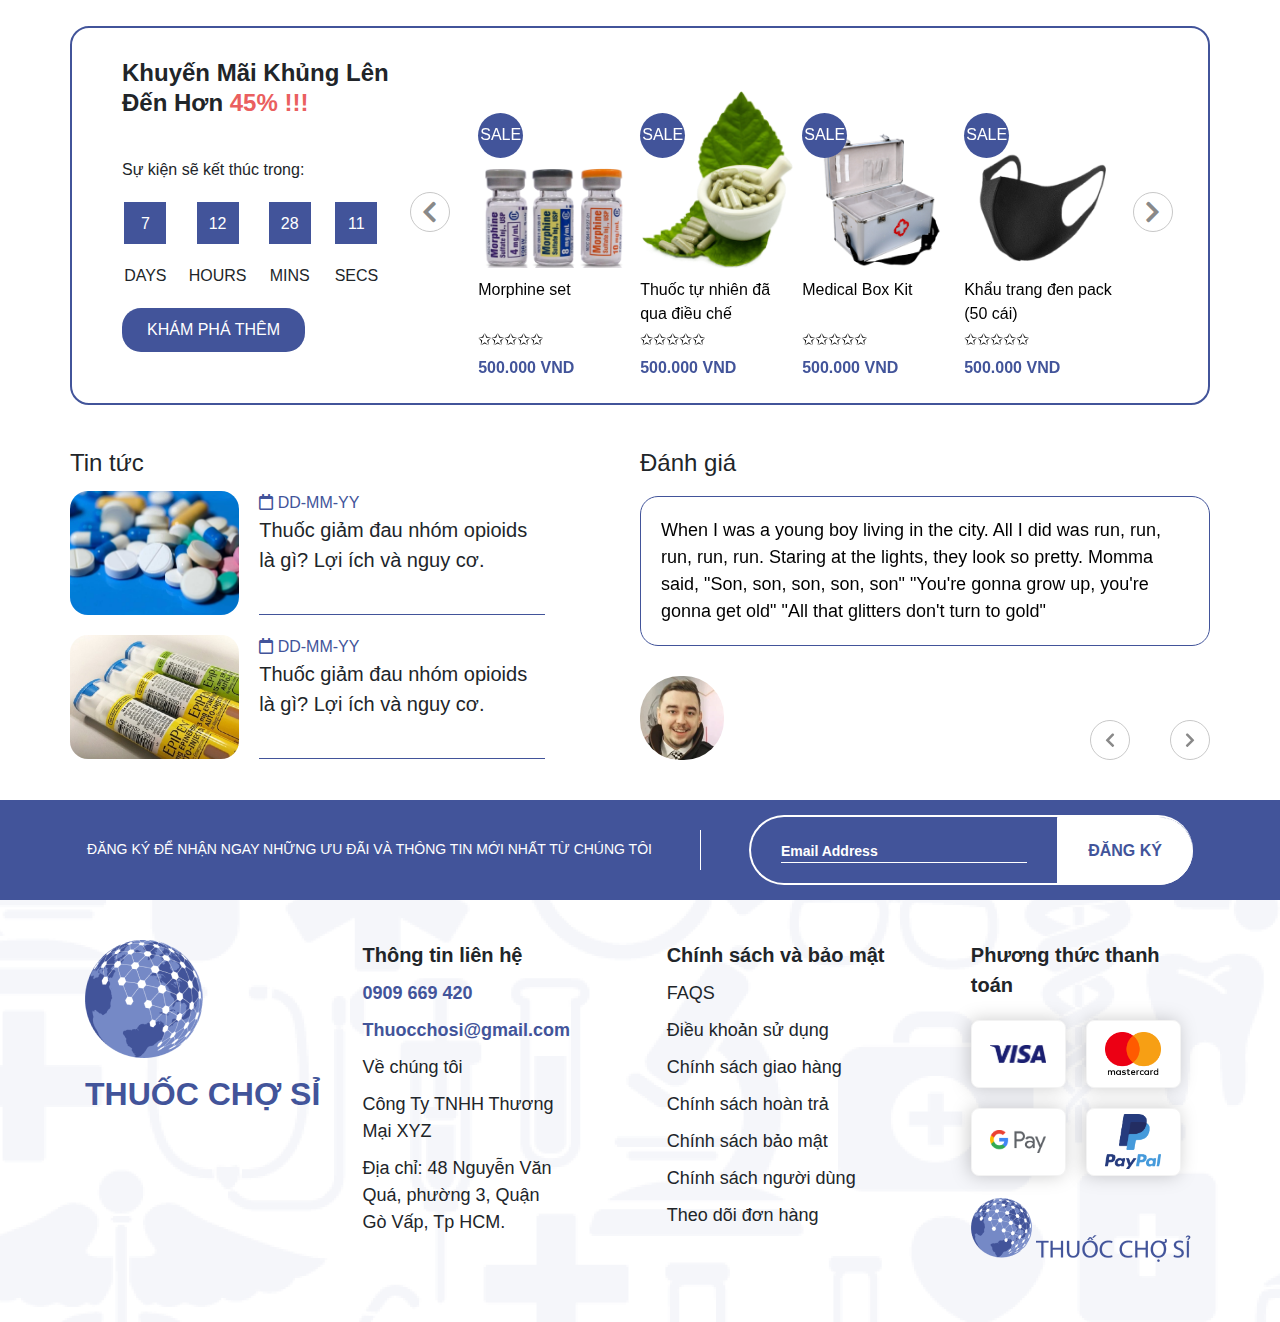
==== commit ef557e11: "update responsive" ====
--- a/index.html
+++ b/index.html
@@ -15,8 +15,10 @@
     <div class="container page-header">
       <div class="navbar p-0">
         <div class="navbar-top col-12 col-lg-12 d-flex flex-wrap p-0 m-0">
-          <div class="hamburg col-2 d-flex justify-content-center align-items-center"><i class="fas fa-bars"></i></div>
-          <a class="navbar-brand col-5 col-lg-3" href="#">
+          <div onclick="showPopup()" class="hamburg col-2 d-flex justify-content-center align-items-center">
+            <i class="fas fa-bars"></i>
+          </div>
+          <a class="navbar-brand col-5 col-lg-3" href="index.html">
             <img src="img/logo.png" />
           </a>
 
@@ -94,56 +96,69 @@
         </div>
 
       </div>
+
+      <div class="mobile-menu d-lg-none d-xl-none" id="mobile-nav">
+        <div onclick="showPopup()" class="hamburg col-2 d-flex justify-content-center align-items-center"><i class="fas fa-bars"></i></div>
+        <ul class="menu-items">
+          <li><a href="index.html">Trang chủ</a></li>
+          <li><a href="#">Hoạt chất</a></li>
+          <li><a href="#">Tìm hiểu bệnh</a></li>
+          <li><a href="#">Về chúng tôi</a></li>
+          <li><a href="#">Tin tức</a></li>
+          <li><a href="contact.html">Liên hệ</a></li>
+        </ul>
+      </div>
     </div>  
     
-    <div class="container banner d-flex p-0">
-      <div class="banner-desc col-2 col-lg-2 p-0">
-        <div class="banner-title"><p class="m-0">HỖ TRỢ, PHÒNG CHỐNG</p><p class="covid m-0">COVID 19</p><p>CÙNG CHỢ THUỐC SỈ</p></div>
-        <input class="banner-btn" type="button" value="KHÁM PHÁ THÊM">
-        <div class="plus" style="bottom:260px; left:45px;">
-          <div class="x-line"></div>
-          <div class="y-line"></div>
-        </div>
-        <div class="plus small" style="bottom:230px; left:95px;">
-          <div class="x-line"></div>
-          <div class="y-line"></div>
-        </div>
-        <div class="plus small" style="bottom:210px; left:56px;">
-          <div class="x-line"></div>
-          <div class="y-line"></div>
-        </div>
-        <div class="plus" style="bottom:160px; left:10px;">
-          <div class="x-line"></div>
-          <div class="y-line"></div>
-        </div>
-        <div class="plus" style="bottom:138px; left:60px;">
-          <div class="x-line"></div>
-          <div class="y-line"></div>
-        </div>
-        <div class="plus small" style="bottom:115px; left:30px;">
-          <div class="x-line"></div>
-          <div class="y-line"></div>
-        </div>
-        <div class="plus" style="bottom:85px; left:80px;">
-          <div class="x-line"></div>
-          <div class="y-line"></div>
-        </div>
-        <div class="plus small" style="bottom:60px; left:55px;">
-          <div class="x-line"></div>
-          <div class="y-line"></div>
-        </div>
-        <div class="plus" style="bottom:10px; left:25px;">
-          <div class="x-line"></div>
-          <div class="y-line"></div>
-        </div>
-      </div>
-      <div class="col-lg-1"></div>
-      <div class="banner-img col-10 col-lg-9 ml-4 pr-0">
-        <div class="circle"></div>
-        <img class="virus" src="img/virus.png" alt="virus" style="top: 270px; left: 38px">
-        <img class="virus" src="img/virus.png" alt="virus" style="top:132px; left:190px">
-        <img class="banner-pdt" src="img/ruatay.png" alt="nuoc rua tay" style="top: 155px; left:85px">
-        <img class="bannerqc" src="img/banner.png" alt="quangcao">
+    <div class="container banner p-0">
+      <div class="banner-wrapper d-flex">
+        <div class="banner-desc col-1 col-lg-3 p-0">
+          <div class="banner-title"><p class="m-0">HỖ TRỢ, PHÒNG CHỐNG</p><p class="covid m-0">COVID 19</p><p>CÙNG CHỢ THUỐC SỈ</p></div>
+          <input class="banner-btn" type="button" value="KHÁM PHÁ THÊM">
+          <div class="plus" style="bottom:260px; left:45px;">
+            <div class="x-line"></div>
+            <div class="y-line"></div>
+          </div>
+          <div class="plus small" style="bottom:230px; left:95px;">
+            <div class="x-line"></div>
+            <div class="y-line"></div>
+          </div>
+          <div class="plus small" style="bottom:210px; left:56px;">
+            <div class="x-line"></div>
+            <div class="y-line"></div>
+          </div>
+          <div class="plus" style="bottom:160px; left:10px;">
+            <div class="x-line"></div>
+            <div class="y-line"></div>
+          </div>
+          <div class="plus" style="bottom:138px; left:60px;">
+            <div class="x-line"></div>
+            <div class="y-line"></div>
+          </div>
+          <div class="plus small" style="bottom:115px; left:30px;">
+            <div class="x-line"></div>
+            <div class="y-line"></div>
+          </div>
+          <div class="plus" style="bottom:85px; left:80px;">
+            <div class="x-line"></div>
+            <div class="y-line"></div>
+          </div>
+          <div class="plus small" style="bottom:60px; left:55px;">
+            <div class="x-line"></div>
+            <div class="y-line"></div>
+          </div>
+          <div class="plus" style="bottom:10px; left:25px;">
+            <div class="x-line"></div>
+            <div class="y-line"></div>
+          </div>
+        </div>
+        <div class="banner-img col-10 col-lg-9 pr-0 ml-lg-4 pr-lg-0">
+          <div class="circle"></div>
+          <img class="virus" src="img/virus.png" alt="virus" style="top: 270px; left: 38px">
+          <img class="virus" src="img/virus.png" alt="virus" style="top:132px; left:190px">
+          <img class="banner-pdt" src="img/ruatay.png" alt="nuoc rua tay" style="top: 155px; left:85px">
+          <img class="bannerqc" src="img/banner.png" alt="quangcao">
+        </div>
       </div>
     </div>
 
--- a/css/home.css
+++ b/css/home.css
@@ -230,6 +230,12 @@
     font-size: 30px;
     z-index: 1;
     margin-bottom: 40px;
+}
+
+.banner-img{
+    display: flex;
+    justify-content: end;
+    margin-left: 1em !important;
 }
 
 .covid{
@@ -414,6 +420,7 @@
 }
 
 .email-btn {
+    background-color: white;
     padding: 0px 30px 0px 30px;
     height: 68px;
     border: 1px solid white;
@@ -1191,6 +1198,10 @@
     position: absolute;
 }
 
+.order-item-img{
+    padding: 0;
+}
+
 .dl-divider{
     right: 45px !important;
 }
@@ -1308,8 +1319,6 @@
     padding: 0;
     padding-left: 40px;
 }
-
-
 
 input[type='radio']:after {
     width: 15px;
@@ -1522,12 +1531,35 @@
     display: none;
 }
 
+textarea:focus{
+    box-shadow: none;
+}
+
+.form-input:focus{
+    box-shadow: 0px 0px 0px 1px black;
+}
+
 @media (min-width: 767.98px) {
     .hamburg{
         display: none !important;
     }
     .news-ratings{
         padding: 0;
+    }
+    .contact-wrapper{
+        padding: 0;
+    }
+    .getintouch{
+        margin: 0;
+    }
+    .product-details,.product-wrapper, .product-dt-images, .product-thumb, .product-info{
+        padding: 0;
+    }
+    .other-products{
+        padding: 0;
+    }
+    .order-button-wrapper{
+        justify-content: end;
     }
 }
 
@@ -1557,7 +1589,7 @@
         display: block;
         font-size: 3em;
     }
-    .promo-slider-control, .promo-button,.sale-info ,.product-slider-divider,.virus ,.banner-btn, .user-action, .slider-list, .product-slider-control, .cate-pd-card, .product-slider-paging{
+    .site-pagination, .promo-slider-control, .promo-button,.sale-info ,.product-slider-divider, .virus, .user-action, .slider-list, .product-slider-control, .cate-pd-card, .product-slider-paging{
         display: none !important;
     }
     .user > *{
@@ -1583,8 +1615,8 @@
         border-bottom: 1px solid #6382F0;
     }
 
-    .counter{
-        top: 20px;
+    .user .counter{
+        top: 15px;
         left: 20px;
     }
 
@@ -1607,11 +1639,11 @@
         width: 3em;
         height: 3em;
         top: 60px;
-        left: 45px;
+        left: 115px;
     }
     .banner-pdt{
         width: 1.8em;
-        left: 55px !important;
+        left: 125px !important;
         top: 65px !important;
     }
     
@@ -1859,5 +1891,255 @@
 
     footer > .container{
         padding-top: 16px;
+        height: 226px;
+    }
+
+    .tab-title{
+        font-size: .8em;
+        display: flex;
+        justify-content: center;
+        flex-wrap: wrap;
+        margin: 0;
+        height: 37px;
+    }
+
+    .contact-tabs > .tab-title > .active-line {
+        margin-top: 5px;
+    }
+
+    .contact-tabs > .tab-title > .active-line i{
+        bottom: 10px;
+    }
+
+    .tabcontent{
+        margin-top: 20px;
+    }
+
+    .form-input{
+        margin-top: 10px;
+        margin-bottom: 20px;
+    }
+
+    #chinhanh{
+        height: auto;
+    }
+
+    .getintouch{
+        margin-top: 40px;   
+    }
+
+    .git-active-line{
+        margin-top: 15px;
+    }
+    .contact-us{
+        height: 53px;
+    }
+    
+    .getintouch-info{
+        margin-top: 20px;
+    }
+
+    .product-wrapper >.product-details > div:nth-child(2){
+        order: 1;
+    }
+    .product-wrapper >.product-details > div:nth-child(1){
+        order: 2;
+    }
+    .product-wrapper >.product-details > div:nth-child(3){
+        order: 3;
+    }
+
+    .product-wrapper >.product-details{
+        padding: 0;
+        flex-basis: 1;
+    }
+
+    .product-dt-images{
+        display: flex;
+        justify-content: space-between  ;
+        padding: 0;
+        margin: 0;
+        margin-top: 20px;
+    }
+
+    .product-dt-image{
+        margin: 0;
+    }
+
+    .product-thumb{
+        margin: 0;
+        margin-top: 40px;
+        height: 20em !important;
+        width: 20em !important;
+        justify-content: center;
+        justify-self: center!important;
+    }
+
+    .product-thumb img{
+        height: 80%;
+        width: 80%;
+    }
+
+    .product-info-tabs{
+        display: none !important;
+    }
+
+    .product-dt-name{
+        margin-top: 0px;
+    }
+
+    .product-quantity{
+        display: inline-block;
+    }
+
+    .product-action{
+        display: inline-flex !important;
+        padding: 0;
+        margin: 0;
+    }
+
+    .product-action>button{
+        height: 50px !important;
+        width: 50px !important;
+    }
+    
+    #ctsp{
+        display: block !important;
+    }
+
+    #op-carousel > .carousel-inner > .carousel-item >  div:last-child{
+        display: none !important;
+    }
+    #op-carousel > .carousel-inner > .carousel-item >  div:nth-child(4){
+        display: none !important;
+    }
+
+    #op-carousel .product-card{
+        height: 256px;
+    }
+
+    .contact-wrapper{
+        margin-top: 40px;
+    }
+
+    .payment-wrap{
+        flex-wrap: wrap;
+    }
+    
+    .half-grey{
+        margin-top: 20px;
+        order: 1;
+        border: none;
+        padding-left: 15px;
+    }
+    .half-white{
+        order: 2;
+        margin-left: 0;
+        padding: 0px 15px;
+        
+    }
+
+    .web-banner > .page-header{
+        height: 100%;
+    }
+    
+    .web-banner {
+        height: 65px;
+    }
+
+    .web-banner img{
+        width: 70%;
+    }
+
+    .check-out{
+        margin-top: 20px;
+    }
+    .order-item-img{
+        height: 5em;
+    }
+
+    .checkout-total{
+        margin-bottom: 40px;
+    }
+
+    .half-white > .page-header{
+        display: none !important;
+    }
+
+    .order-button-wrapper{
+        justify-content: center;
+        margin-bottom: 40px;
+    }
+
+    .payment-footer{
+        margin-top: 40px;
+    }
+
+    .web-footer-content{
+        padding: 0px 15px;
+        justify-content: space-between;
+    }
+
+    .container-fluid{
+        height: unset;
+    }
+    .web-footer{
+        position: absolute;
+        bottom: 0px;
+        margin-bottom: 24px;
+    }
+    .checked-out-announce{
+        text-align: center;
+    }
+    .banner-title{
+        width: 10rem;
+        margin-bottom: 20px;
+    }
+    .banner-img{
+        width: 5em;
+    }
+    .banner-btn{
+        width: 12em;
+        height: 3em;
+        font-size: 0.6em !important;
+        padding: 6px 10px !important;
+    }
+
+    #phanloaisp{
+        border-image: repeating-linear-gradient(to bottom, rgba(0, 0, 0,0), rgba(0, 0, 0,.47), rgba(0, 0, 0,0)) 1;
+    }
+
+    .mobile-menu{
+        position: absolute;
+        z-index: 15;
+        width: 70%;
+        height: 100%;
+        top: 0;
+        background-color: rgba(255, 255, 255, 0.98);
+        box-shadow: 2px 0px 10px 0px rgba(0, 0, 0, 0.4);
+        transform: translateX(-100%);
+        opacity: 0;
+        transition: all 0.5s ease-in-out;
+    }
+
+    .menu-items{
+        list-style: none;
+        font-size: 1.5em;
+    }
+
+    .menu-items li{
+        margin: 30px 0px;
+        margin-left: -10px;
+    }
+
+    .mobile-menu > .hamburg{
+        margin-top: 7px;
+        margin-left: 10px;
+    }
+
+    .show {
+        opacity: 1;
+        transform: translateX(0%);
+        transition: all 0.5s ease-in-out;
     }
 }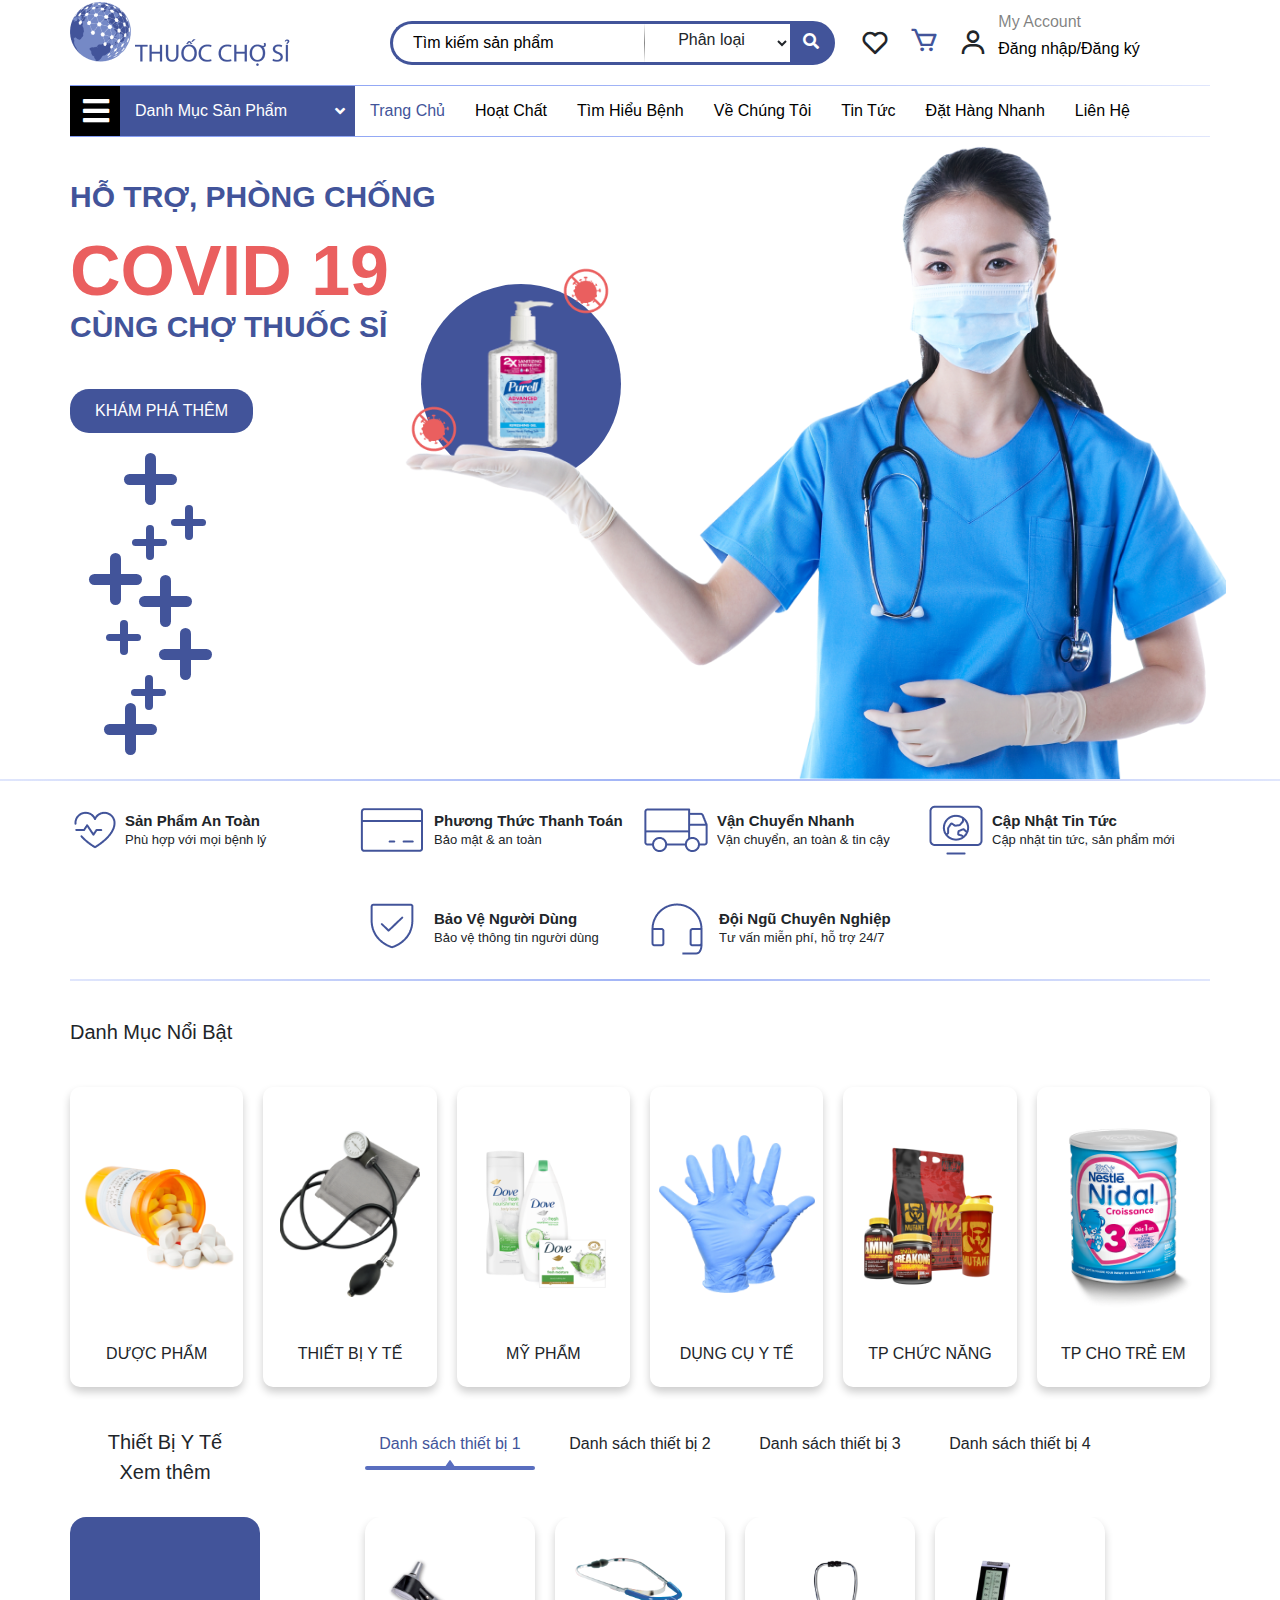
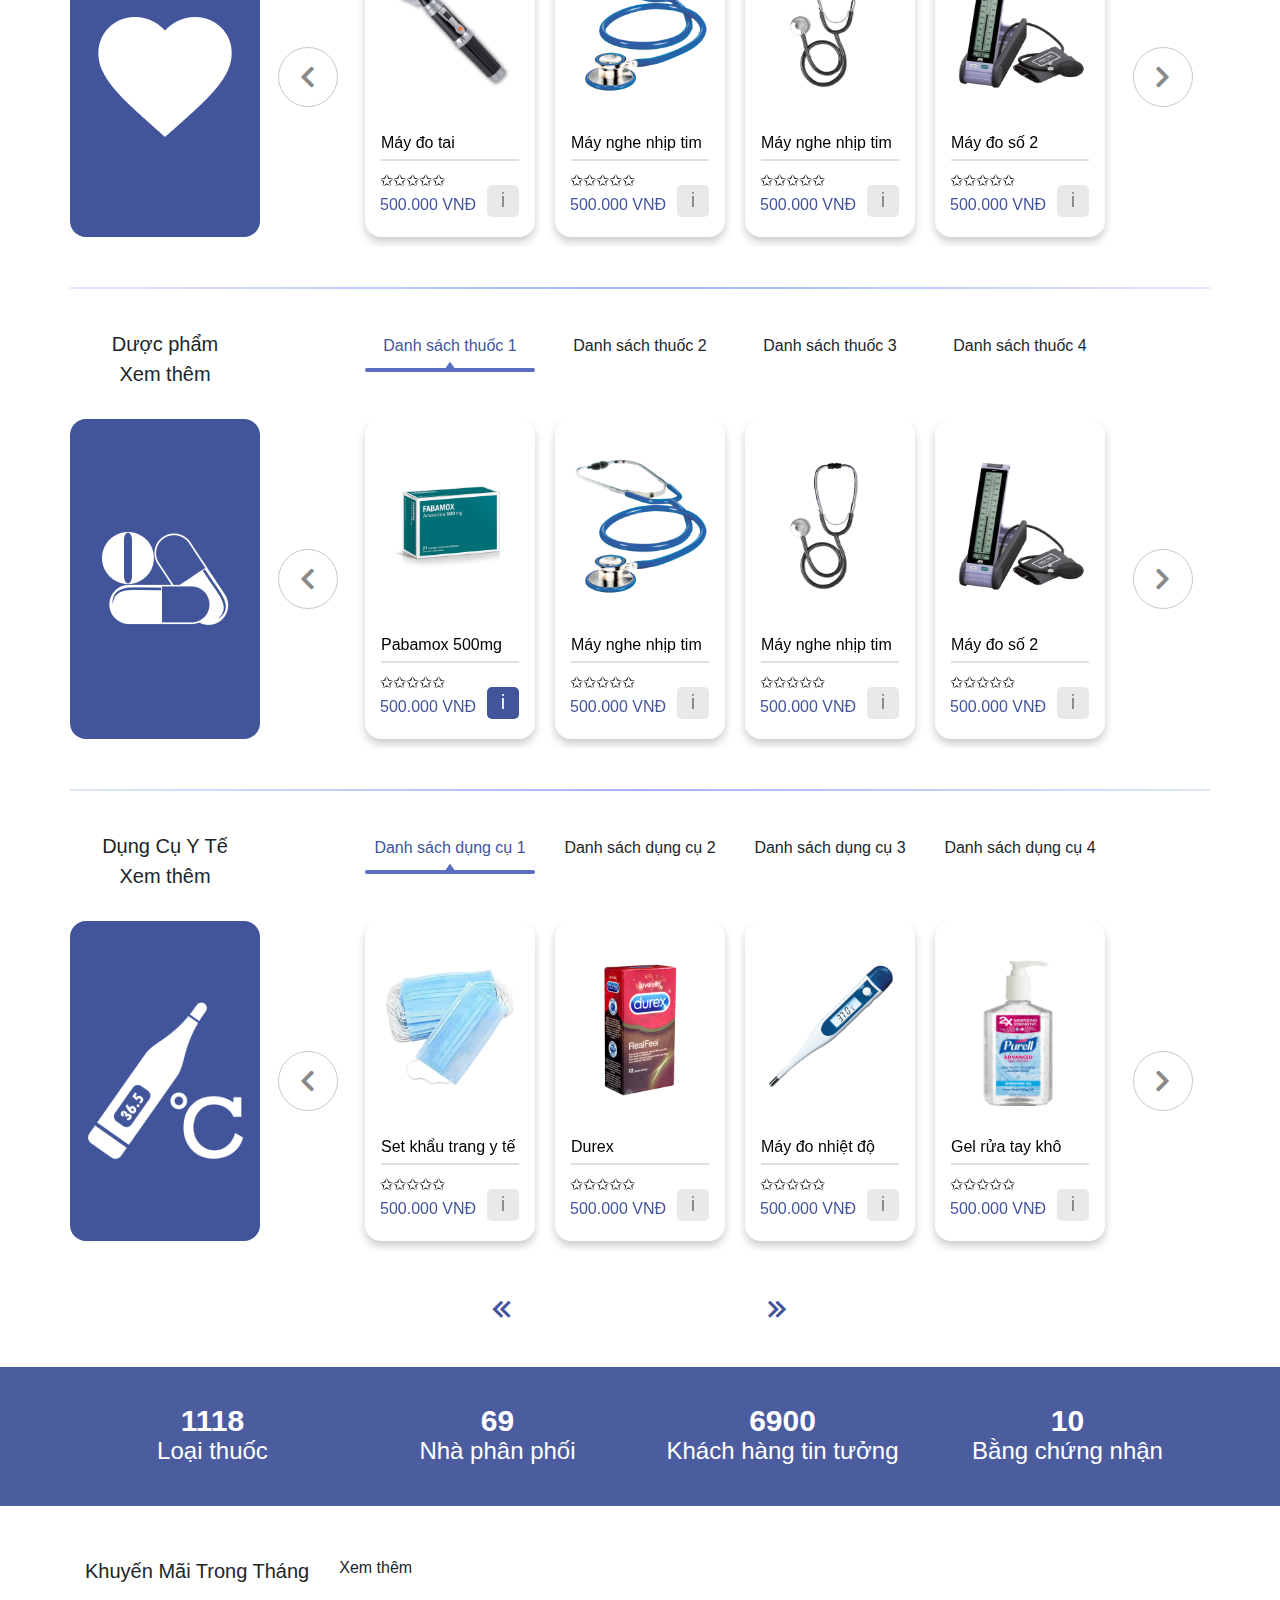
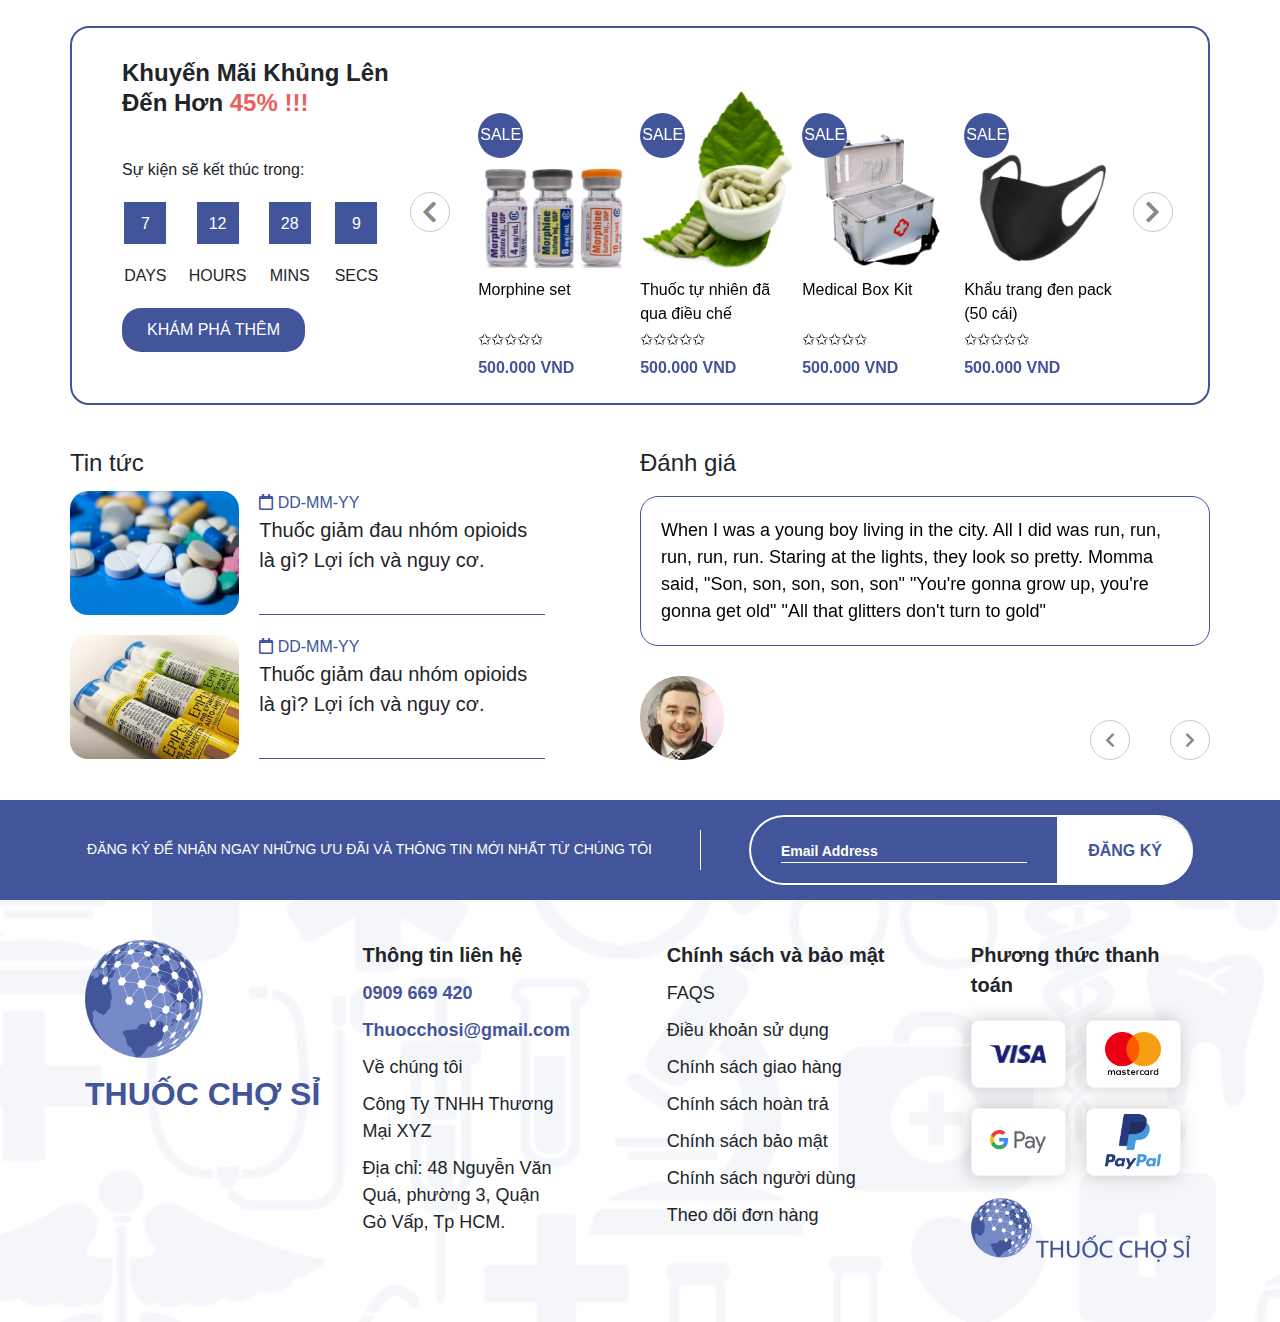
==== commit 593b10e8: "update payment" ====
--- a/index.html
+++ b/index.html
@@ -51,7 +51,7 @@
               <div class="counter d-flex justify-content-center align-items-center">0</div>
             </div>
             <div class="icon col-4 col-lg-1 d-flex align-items-center">
-              <i class="bx bx-cart"></i>
+              <a href="payment.html"><i class="bx bx-cart"></i></a>
               <div class="counter d-flex justify-content-center align-items-center">0</div>
             </div>
             <div class="user-account col-3 col-lg-7 row align-items-center">
